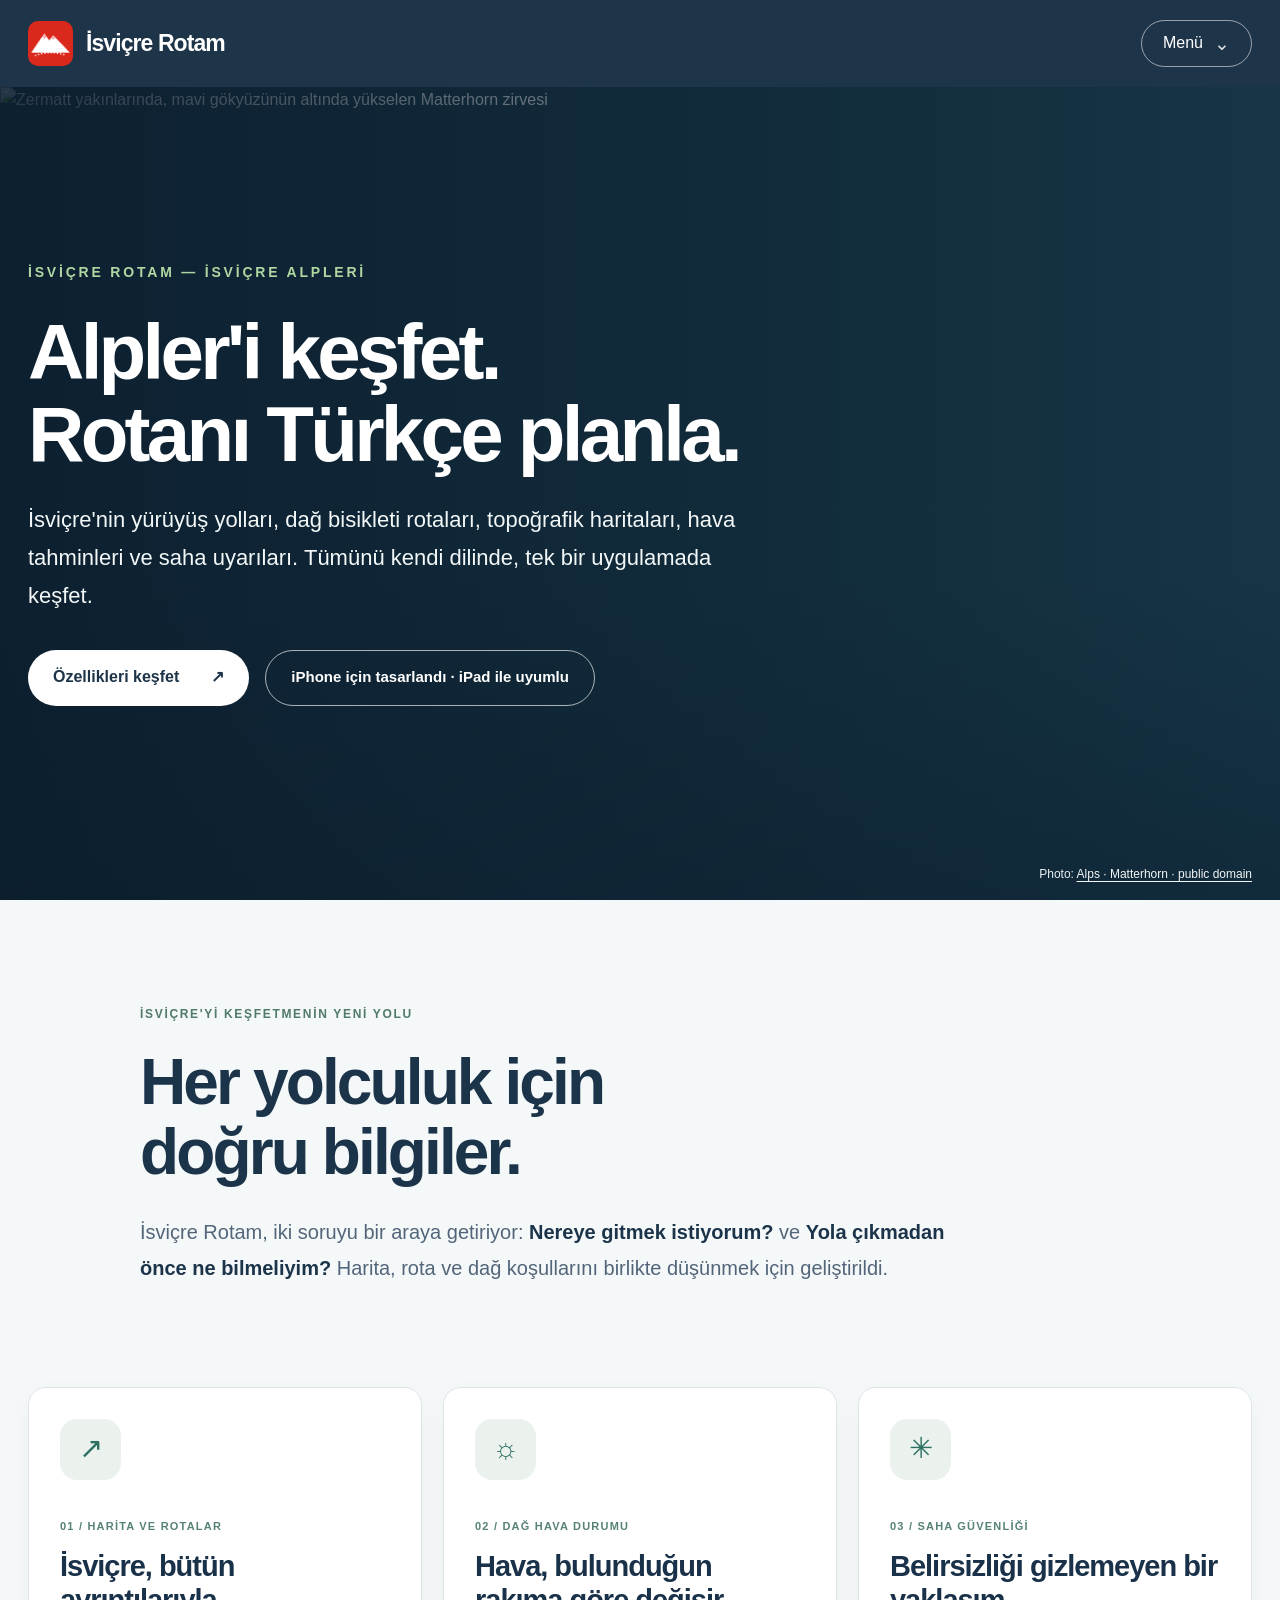
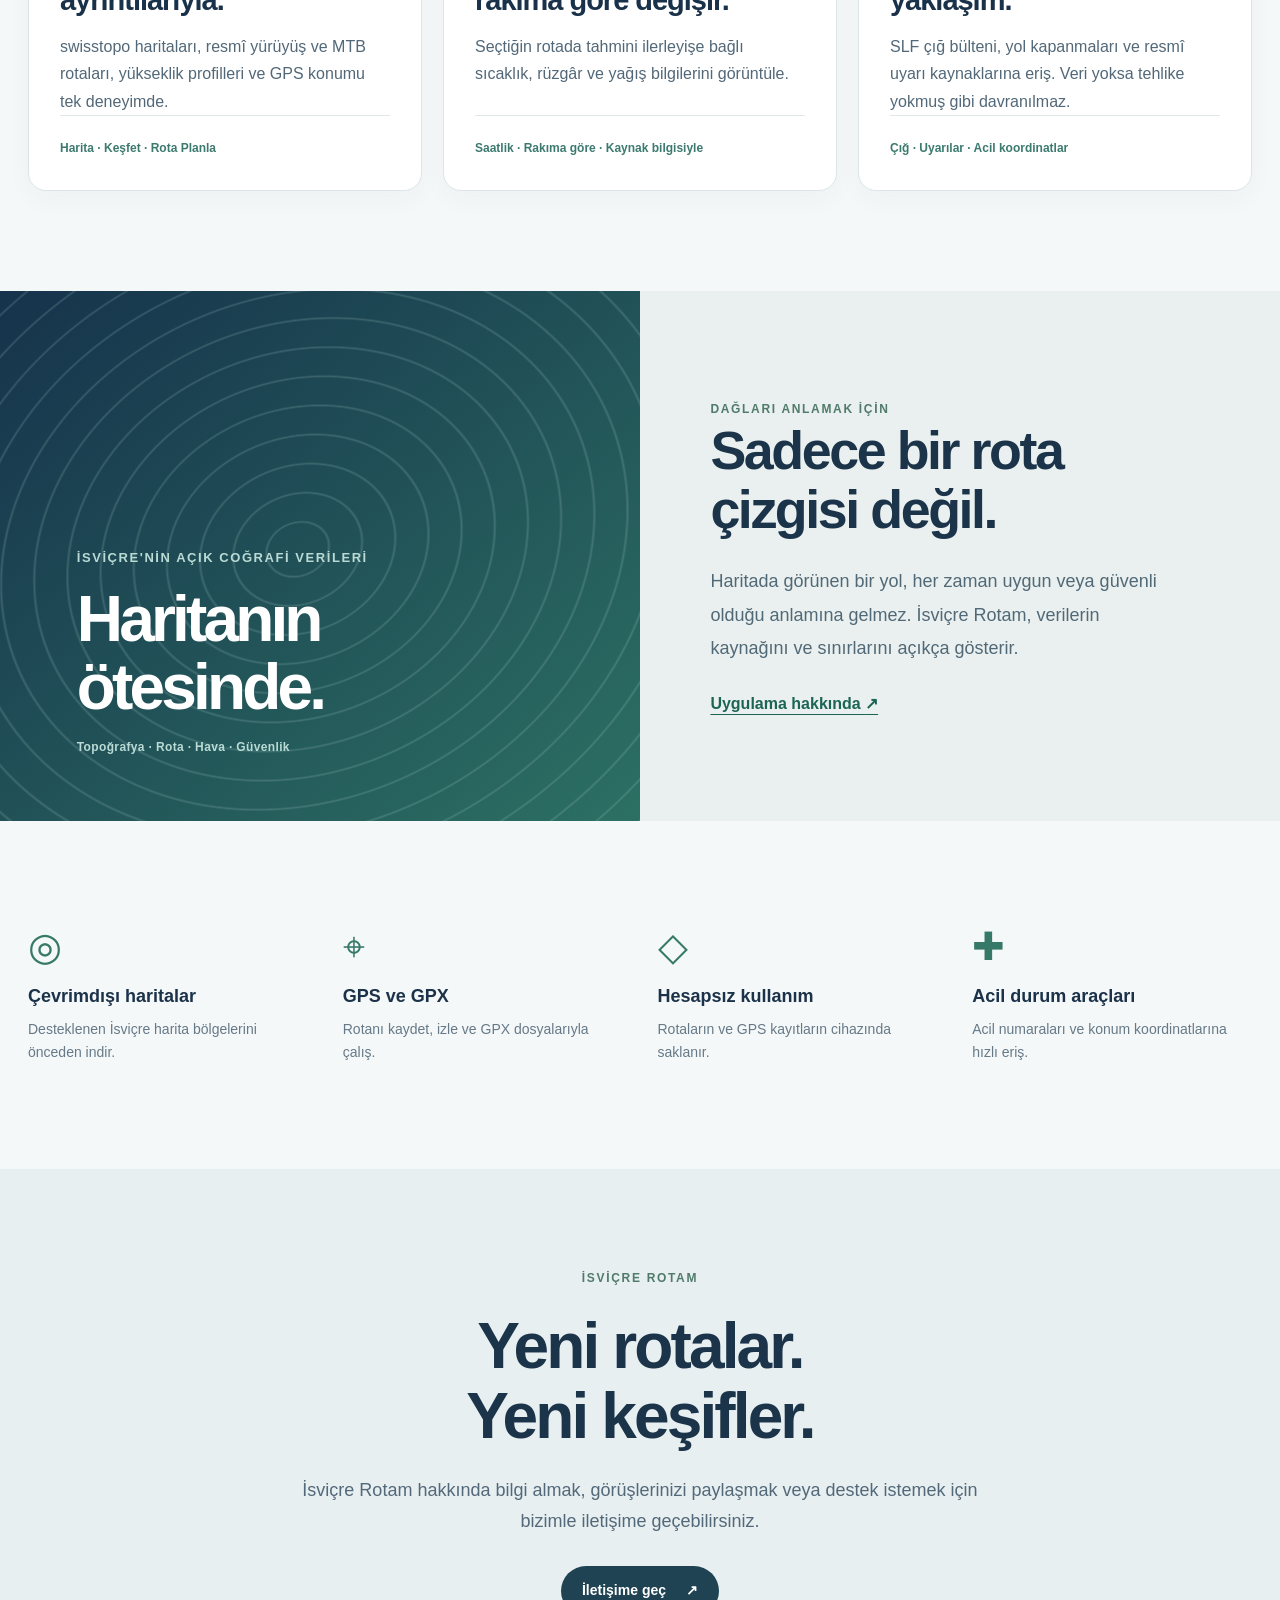
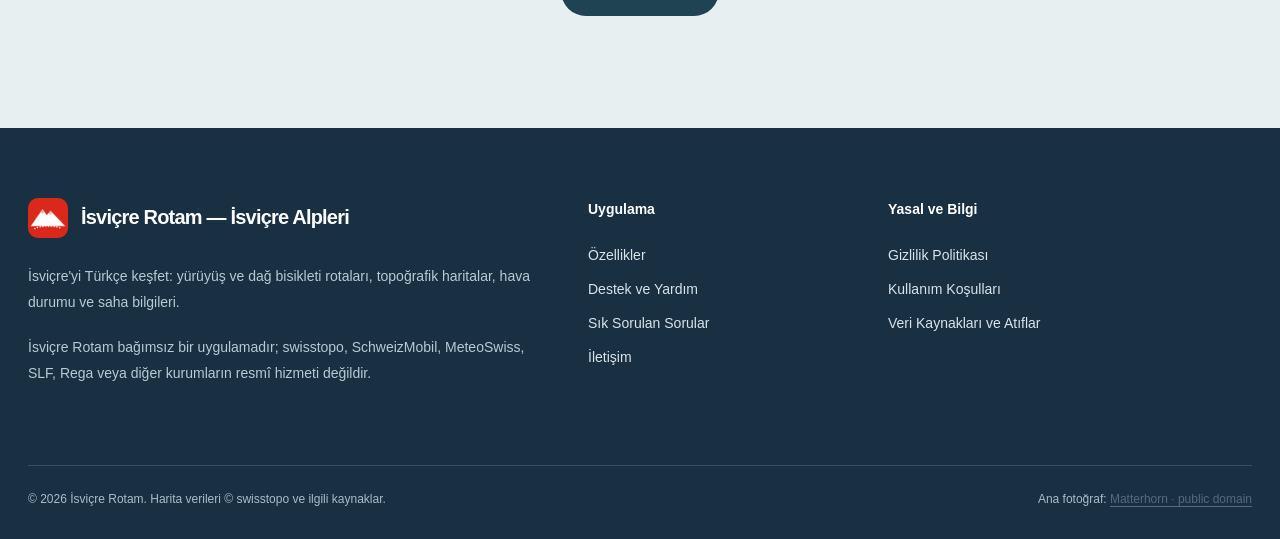
==== index.html @ cbe5f721 "Integrate new Turkish FAQ, contact and Gentian-style footer in index.html" ====
<!doctype html>
<html lang="tr">
<head>
<meta charset="utf-8">
<meta name="viewport" content="width=device-width,initial-scale=1,viewport-fit=cover">
<meta name="theme-color" content="#1c3348">
<meta name="description" content="İsviçre Rotam ile Alpler'i Türkçe keşfet. Yürüyüş ve MTB rotaları, swisstopo haritaları, rota boyunca hava tahmini ve İsviçre'ye özgü güvenlik bilgileri.">
<meta name="referrer" content="strict-origin-when-cross-origin">
<meta property="og:locale" content="tr_TR">
<meta property="og:type" content="website">
<meta property="og:title" content="İsviçre Rotam — Alpler'i Türkçe Keşfet">
<meta property="og:description" content="İsviçre için Türkçe harita, rota planlama ve dağ koşulları.">
<title>İsviçre Rotam — Alpler'i Türkçe Keşfet</title>
<link rel="icon" type="image/png" href="assets/favicon-32.png">
<link rel="apple-touch-icon" href="assets/apple-touch-icon.png">
<link rel="stylesheet" href="assets/style.css">
<link rel="stylesheet" href="assets/premium.css?v=20261120c">
</head>
<body class="premium-home">
<a class="skip" href="#icerik">İçeriğe geç</a>

<div class="site-topbar">
  <div class="topbar-inner">
    <a class="site-brand" href="./" aria-label="İsviçre Rotam ana sayfa">
      <img src="./assets/icon-96.png" alt="" width="44" height="44">
      <span>İsviçre Rotam</span>
    </a>
    <details class="menu-box">
      <summary><span class="menu-label">Menü</span><span class="menu-chevron" aria-hidden="true">⌄</span></summary>
      <nav class="menu-list" aria-label="Site menüsü">
        <a href="./">Ana Sayfa</a>
        <a href="./#ozellikler">Özellikler</a>
        <a href="./destek/">Destek</a>
        <a href="./sss/">Sık Sorulan Sorular</a>
        <a href="./iletisim/">İletişim</a>
        <a href="./gizlilik/">Gizlilik Politikası</a>
        <a href="./kosullar/">Kullanım Koşulları</a>
        <a href="./hakkinda/">Hakkında</a>
        <a href="./hakkinda/#kaynaklar">Veri Kaynakları</a>
      </nav>
    </details>
  </div>
</div>
<main id="icerik">
  <section class="scenic-hero" aria-labelledby="ana-baslik">
    <img class="scenic-image" src="https://thumb.wikimedia.org/wikipedia/commons/thumb/0/04/Autumn_Matterhorn.jpg/960px-Autumn_Matterhorn.jpg" srcset="https://thumb.wikimedia.org/wikipedia/commons/thumb/0/04/Autumn_Matterhorn.jpg/960px-Autumn_Matterhorn.jpg 960w, https://upload.wikimedia.org/wikipedia/commons/0/04/Autumn_Matterhorn.jpg 3142w" sizes="100vw" alt="Zermatt yakınlarında, mavi gökyüzünün altında yükselen Matterhorn zirvesi" decoding="async" fetchpriority="high">
    <div class="scenic-shade"></div>
    <div class="scenic-inner">
      <p class="hero-eyebrow">İSVİÇRE ROTAM — İSVİÇRE ALPLERİ</p>
      <h1 id="ana-baslik">Alpler'i keşfet.<br>Rotanı Türkçe planla.</h1>
      <p class="hero-description">İsviçre'nin yürüyüş yolları, dağ bisikleti rotaları, topoğrafik haritaları, hava tahminleri ve saha uyarıları. Tümünü kendi dilinde, tek bir uygulamada keşfet.</p>
      <div class="hero-cta">
        <a class="hero-primary" href="#ozellikler">Özellikleri keşfet <span aria-hidden="true">↗</span></a>
        <span class="hero-secondary">iPhone için tasarlandı · iPad ile uyumlu</span>
      </div>
    </div>
    <div class="hero-caption"><span>Photo: <a href="https://commons.wikimedia.org/wiki/File:Autumn_Matterhorn.jpg" rel="noopener noreferrer">Alps · Matterhorn · public domain</a></span></div>
  </section>

  <section class="editorial-intro" id="ozellikler">
    <p class="eyebrow-blue">İSVİÇRE'Yİ KEŞFETMENİN YENİ YOLU</p>
    <h2>Her yolculuk için<br>doğru bilgiler.</h2>
    <p>İsviçre Rotam, iki soruyu bir araya getiriyor: <strong>Nereye gitmek istiyorum?</strong> ve <strong>Yola çıkmadan önce ne bilmeliyim?</strong> Harita, rota ve dağ koşullarını birlikte düşünmek için geliştirildi.</p>
  </section>

  <section class="feature-editorial" aria-label="Uygulama özellikleri">
    <article class="editorial-card">
      <div class="editorial-icon" aria-hidden="true">↗</div><span class="feature-number">01 / HARİTA VE ROTALAR</span>
      <h3>İsviçre, bütün ayrıntılarıyla.</h3>
      <p>swisstopo haritaları, resmî yürüyüş ve MTB rotaları, yükseklik profilleri ve GPS konumu tek deneyimde.</p>
      <span class="card-foot">Harita · Keşfet · Rota Planla</span>
    </article>
    <article class="editorial-card">
      <div class="editorial-icon" aria-hidden="true">☼</div><span class="feature-number">02 / DAĞ HAVA DURUMU</span>
      <h3>Hava, bulunduğun rakıma göre değişir.</h3>
      <p>Seçtiğin rotada tahmini ilerleyişe bağlı sıcaklık, rüzgâr ve yağış bilgilerini görüntüle.</p>
      <span class="card-foot">Saatlik · Rakıma göre · Kaynak bilgisiyle</span>
    </article>
    <article class="editorial-card">
      <div class="editorial-icon" aria-hidden="true">✳</div><span class="feature-number">03 / SAHA GÜVENLİĞİ</span>
      <h3>Belirsizliği gizlemeyen bir yaklaşım.</h3>
      <p>SLF çığ bülteni, yol kapanmaları ve resmî uyarı kaynaklarına eriş. Veri yoksa tehlike yokmuş gibi davranılmaz.</p>
      <span class="card-foot">Çığ · Uyarılar · Acil koordinatlar</span>
    </article>
  </section>

  <section class="feature-split">
    <div class="feature-split-visual" aria-label="Topoğrafik eş yükselti çizgilerini hatırlatan grafik"><div class="contour-pattern" aria-hidden="true"></div><div class="contour-copy"><span>İSVİÇRE'NİN AÇIK COĞRAFİ VERİLERİ</span><strong>Haritanın<br>ötesinde.</strong><small>Topoğrafya · Rota · Hava · Güvenlik</small></div></div>
    <div class="feature-split-copy">
      <span class="eyebrow-blue">DAĞLARI ANLAMAK İÇİN</span>
      <h2>Sadece bir rota çizgisi değil.</h2>
      <p>Haritada görünen bir yol, her zaman uygun veya güvenli olduğu anlamına gelmez. İsviçre Rotam, verilerin kaynağını ve sınırlarını açıkça gösterir.</p>
      <a class="inline-link" href="hakkinda/?v=20261120b">Uygulama hakkında <span aria-hidden="true">↗</span></a>
    </div>
  </section>

  <section class="four-points">
    <div class="four-point"><span class="point-symbol">◎</span><strong>Çevrimdışı haritalar</strong><p>Desteklenen İsviçre harita bölgelerini önceden indir.</p></div>
    <div class="four-point"><span class="point-symbol">⌖</span><strong>GPS ve GPX</strong><p>Rotanı kaydet, izle ve GPX dosyalarıyla çalış.</p></div>
    <div class="four-point"><span class="point-symbol">◇</span><strong>Hesapsız kullanım</strong><p>Rotaların ve GPS kayıtların cihazında saklanır.</p></div>
    <div class="four-point"><span class="point-symbol">✚</span><strong>Acil durum araçları</strong><p>Acil numaraları ve konum koordinatlarına hızlı eriş.</p></div>
  </section>

  <section class="launch-panel" id="iletisim">
    <p class="eyebrow-blue">İSVİÇRE ROTAM</p>
    <h2>Yeni rotalar.<br>Yeni keşifler.</h2>
    <p>İsviçre Rotam hakkında bilgi almak, görüşlerinizi paylaşmak veya destek istemek için bizimle iletişime geçebilirsiniz.</p>
    <div class="launch-actions"><a href="iletisim/" class="launch-contact">İletişime geç <span aria-hidden="true">↗</span></a></div>
  </section>
</main>

<footer class="site-footer" aria-label="Site alt bilgisi">
  <div class="footer-grid">
    <div class="footer-about">
      <a class="footer-logo" href="./"><img src="./assets/icon-96.png" alt="" width="44" height="44"> İsviçre Rotam — İsviçre Alpleri</a>
      <p>İsviçre'yi Türkçe keşfet: yürüyüş ve dağ bisikleti rotaları, topoğrafik haritalar, hava durumu ve saha bilgileri.</p>
      <p>İsviçre Rotam bağımsız bir uygulamadır; swisstopo, SchweizMobil, MeteoSwiss, SLF, Rega veya diğer kurumların resmî hizmeti değildir.</p>
    </div>
    <div class="footer-column">
      <strong>Uygulama</strong>
      <a href="./#ozellikler">Özellikler</a>
      <a href="./destek/">Destek ve Yardım</a>
      <a href="./sss/">Sık Sorulan Sorular</a>
      <a href="./iletisim/">İletişim</a>
    </div>
    <div class="footer-column">
      <strong>Yasal ve Bilgi</strong>
      <a href="./gizlilik/">Gizlilik Politikası</a>
      <a href="./kosullar/">Kullanım Koşulları</a>
      <a href="./hakkinda/#kaynaklar">Veri Kaynakları ve Atıflar</a>
    </div>
  </div>
  <div class="footer-legal">
    <span>© 2026 İsviçre Rotam. Harita verileri © swisstopo ve ilgili kaynaklar.</span>
    <span>Ana fotoğraf: <a href="https://commons.wikimedia.org/wiki/File:Autumn_Matterhorn.jpg" rel="noopener noreferrer">Matterhorn · public domain</a></span>
  </div>
</footer>
</body>
</html>
---- assets/style.css ----
/* İsviçre Rotam — destek ve gizlilik sitesi
   Renkler uygulamanın tasarım sistemiyle aynı:
   lacivert #14263B, orman yeşili #245B4A, kırık beyaz #F6F4EE, sinyal kırmızısı #BA2834 (yalnızca acil durum). */

:root {
  --navy: #14263B;
  --navy-deep: #0A1422;
  --green: #245B4A;
  --green-bright: #2B7360;
  --red: #BA2834;
  --bg: #F6F4EE;
  --surface: #FFFFFF;
  --surface-2: #EFEDE5;
  --text: #14263B;
  --muted: #4E5D6E;
  --border: #DEDBD0;
  --link: #245B4A;
  --link-hover: #183F33;
  --focus: #2B7360;
  --radius: 14px;
  --shadow: 0 1px 2px rgba(20, 38, 59, .06), 0 6px 18px rgba(20, 38, 59, .07);
  --max: 860px;
  color-scheme: light;
}

@media (prefers-color-scheme: dark) {
  :root {
    --bg: #0A1422;
    --surface: #112033;
    --surface-2: #162A40;
    --text: #E9EEF3;
    --muted: #A5B3C2;
    --border: #233A54;
    --link: #7FCBB1;
    --link-hover: #A8E0CC;
    --focus: #7FCBB1;
    --shadow: 0 1px 2px rgba(0, 0, 0, .3), 0 8px 24px rgba(0, 0, 0, .25);
    color-scheme: dark;
  }
}

*, *::before, *::after { box-sizing: border-box; }

html { -webkit-text-size-adjust: 100%; text-size-adjust: 100%; scroll-behavior: smooth; }
@media (prefers-reduced-motion: reduce) { html { scroll-behavior: auto; } }

body {
  margin: 0;
  background: var(--bg);
  color: var(--text);
  font-family: -apple-system, BlinkMacSystemFont, "SF Pro Text", "Segoe UI", Roboto, "Helvetica Neue", Arial, sans-serif;
  font-size: 17px;
  line-height: 1.65;
  -webkit-font-smoothing: antialiased;
}

a { color: var(--link); text-underline-offset: 3px; text-decoration-thickness: 1px; }
a:hover { color: var(--link-hover); text-decoration-thickness: 2px; }
:focus-visible { outline: 3px solid var(--focus); outline-offset: 3px; border-radius: 6px; }

.skip {
  position: absolute; left: 16px; top: -60px; z-index: 10;
  background: var(--surface); color: var(--text); padding: 10px 16px; border-radius: 10px;
  box-shadow: var(--shadow); font-weight: 600;
}
.skip:focus { top: 12px; }

/* ---------- Header / hero ---------- */
.hero {
  position: relative;
  color: #F6F4EE;
  background-color: var(--navy-deep);
  background-image:
    radial-gradient(1200px 400px at 85% -10%, rgba(43, 115, 96, .45), transparent 60%),
    linear-gradient(180deg, #14263B 0%, #0A1422 100%);
  overflow: hidden;
}
.hero::before { /* topografik eş yükselti çizgileri */
  content: ""; position: absolute; inset: 0; opacity: .16; pointer-events: none;
  background-image: url("data:image/svg+xml,%3Csvg xmlns='http://www.w3.org/2000/svg' width='600' height='300' viewBox='0 0 600 300' fill='none' stroke='%23F6F4EE' stroke-width='1'%3E%3Cpath d='M-20 210 C80 150 140 190 220 140 S380 60 460 110 S580 170 640 120'/%3E%3Cpath d='M-20 235 C90 175 150 215 230 165 S385 90 465 135 S585 195 640 150'/%3E%3Cpath d='M-20 260 C100 200 160 240 240 190 S390 120 470 160 S590 220 640 180'/%3E%3Cpath d='M-20 285 C110 225 170 265 250 215 S395 150 475 185 S595 245 640 210'/%3E%3Cpath d='M-20 185 C70 125 130 165 210 115 S375 30 455 85 S575 145 640 90'/%3E%3Cpath d='M300 70 C330 50 360 52 380 70 S360 100 330 98 S285 88 300 70Z'/%3E%3Cpath d='M312 74 C332 62 352 64 365 74 S352 90 332 89 S302 84 312 74Z'/%3E%3C/svg%3E");
  background-size: 600px 300px;
  background-position: center bottom;
}
.hero::after { /* dağ silueti */
  content: ""; position: absolute; left: 0; right: 0; bottom: -1px; height: 70px; pointer-events: none;
  background: var(--bg);
  -webkit-mask: url("data:image/svg+xml,%3Csvg xmlns='http://www.w3.org/2000/svg' viewBox='0 0 1440 70' preserveAspectRatio='none'%3E%3Cpath d='M0 70 L0 52 L120 38 L210 50 L330 18 L420 40 L520 30 L610 8 L700 34 L790 26 L900 44 L1010 14 L1100 36 L1210 28 L1320 46 L1440 34 L1440 70Z'/%3E%3C/svg%3E") bottom/100% 100% no-repeat;
          mask: url("data:image/svg+xml,%3Csvg xmlns='http://www.w3.org/2000/svg' viewBox='0 0 1440 70' preserveAspectRatio='none'%3E%3Cpath d='M0 70 L0 52 L120 38 L210 50 L330 18 L420 40 L520 30 L610 8 L700 34 L790 26 L900 44 L1010 14 L1100 36 L1210 28 L1320 46 L1440 34 L1440 70Z'/%3E%3C/svg%3E") bottom/100% 100% no-repeat;
}

.nav {
  position: relative; z-index: 2;
  max-width: 1080px; margin: 0 auto; padding: 18px 20px;
  display: flex; align-items: center; justify-content: space-between; gap: 16px; flex-wrap: wrap;
}
.brand { display: flex; align-items: center; gap: 12px; color: #F6F4EE; text-decoration: none; font-weight: 700; letter-spacing: -.01em; font-size: 18px; }
.brand:hover { color: #fff; text-decoration: none; }
.brand img { width: 40px; height: 40px; border-radius: 10px; box-shadow: 0 2px 8px rgba(0,0,0,.35); }
.nav ul { list-style: none; margin: 0; padding: 0; display: flex; gap: 4px; flex-wrap: wrap; }
.nav a.tab {
  display: inline-block; color: rgba(246, 244, 238, .85); text-decoration: none;
  padding: 10px 14px; border-radius: 999px; font-size: 15px; font-weight: 600; min-height: 44px; line-height: 24px;
}
.nav a.tab:hover { background: rgba(246, 244, 238, .1); color: #fff; }
.nav a.tab[aria-current="page"] { background: #F6F4EE; color: var(--navy); }
.nav :focus-visible { outline-color: #9FDCC7; }

.hero-inner { position: relative; z-index: 2; max-width: var(--max); margin: 0 auto; padding: 28px 20px 104px; }
.eyebrow { display: inline-flex; align-items: center; gap: 8px; font-size: 13px; font-weight: 700; letter-spacing: .08em; text-transform: uppercase; color: #9FDCC7; margin: 0 0 12px; }
.eyebrow::before { content: ""; width: 18px; height: 2px; background: #9FDCC7; border-radius: 2px; }
.hero h1 { font-size: clamp(30px, 5.2vw, 46px); line-height: 1.12; letter-spacing: -.025em; margin: 0 0 14px; font-weight: 800; }
.hero .lede { font-size: clamp(17px, 2.2vw, 19px); color: rgba(246, 244, 238, .82); margin: 0; max-width: 640px; }
.meta { margin-top: 18px; display: flex; flex-wrap: wrap; gap: 8px; }
.pill { font-size: 13px; font-weight: 600; padding: 6px 12px; border-radius: 999px; background: rgba(246,244,238,.1); color: rgba(246,244,238,.9); border: 1px solid rgba(246,244,238,.16); }

/* ---------- Main ---------- */
main { max-width: var(--max); margin: -56px auto 0; padding: 0 16px 48px; position: relative; z-index: 3; }

.card {
  background: var(--surface); border: 1px solid var(--border); border-radius: var(--radius);
  box-shadow: var(--shadow); padding: 28px clamp(18px, 4vw, 40px); margin-bottom: 20px;
}
.card > :first-child { margin-top: 0; }
.card > :last-child { margin-bottom: 0; }

h2 { font-size: clamp(22px, 3vw, 26px); line-height: 1.25; letter-spacing: -.015em; margin: 40px 0 12px; scroll-margin-top: 20px; }
h3 { font-size: 19px; line-height: 1.35; margin: 28px 0 8px; scroll-margin-top: 20px; }
p, ul, ol, table { margin: 0 0 16px; }
ul, ol { padding-left: 22px; }
li { margin: 6px 0; }
li::marker { color: var(--green-bright); }
strong { font-weight: 700; }
.muted { color: var(--muted); }
small, .small { font-size: 14px; }
hr { border: 0; border-top: 1px solid var(--border); margin: 32px 0; }
code { font-family: ui-monospace, SFMono-Regular, Menlo, monospace; font-size: .9em; background: var(--surface-2); padding: 1px 6px; border-radius: 6px; }

/* İçindekiler */
.toc { background: var(--surface-2); border-radius: 12px; padding: 18px 22px; margin: 0 0 8px; }
.toc p { font-weight: 700; margin: 0 0 6px; }
.toc ol { margin: 0; columns: 2; column-gap: 32px; padding-left: 20px; }
.toc li { break-inside: avoid; margin: 4px 0; font-size: 15px; }
@media (max-width: 640px) { .toc ol { columns: 1; } }

/* Özet kutuları */
.summary { display: grid; grid-template-columns: repeat(auto-fit, minmax(220px, 1fr)); gap: 12px; margin: 0 0 8px; }
.fact { border: 1px solid var(--border); border-radius: 12px; padding: 14px 16px; background: var(--surface); }
.fact b { display: block; font-size: 15px; margin-bottom: 2px; }
.fact span { font-size: 14.5px; color: var(--muted); line-height: 1.5; display: block; }
.fact.ok { border-left: 4px solid var(--green-bright); }
.fact.info { border-left: 4px solid #5B7FA6; }

/* Tablolar */
.table-wrap { overflow-x: auto; margin: 0 0 18px; border: 1px solid var(--border); border-radius: 12px; -webkit-overflow-scrolling: touch; }
.table-wrap:focus-visible { outline-offset: 2px; }
table { width: 100%; border-collapse: collapse; font-size: 15px; line-height: 1.5; margin: 0; min-width: 560px; }
th, td { text-align: left; vertical-align: top; padding: 11px 14px; border-bottom: 1px solid var(--border); }
th { background: var(--surface-2); font-weight: 700; font-size: 14px; }
tr:last-child td { border-bottom: 0; }
.table-wrap.fit table { min-width: 0; }

/* Bilgi kutuları */
.callout { border-radius: 12px; padding: 16px 18px; margin: 0 0 18px; border: 1px solid var(--border); background: var(--surface-2); }
.callout > :last-child { margin-bottom: 0; }
.callout.emergency { border: 1px solid rgba(186, 40, 52, .35); background: rgba(186, 40, 52, .06); }
.callout.emergency .title { color: var(--red); }
@media (prefers-color-scheme: dark) { .callout.emergency { background: rgba(186, 40, 52, .14); border-color: rgba(230, 110, 120, .45); } .callout.emergency .title { color: #F2A2A9; } }
.callout .title { font-weight: 800; margin: 0 0 6px; display: block; }

/* İletişim düğmesi */
.btn {
  display: inline-flex; align-items: center; gap: 10px; min-height: 48px; padding: 12px 22px;
  background: var(--green); color: #fff; border-radius: 12px; font-weight: 700; text-decoration: none;
  box-shadow: 0 2px 8px rgba(36, 91, 74, .3);
}
.btn:hover { background: #1D4A3C; color: #fff; text-decoration: none; }
@media (prefers-color-scheme: dark) { .btn { background: var(--green-bright); } .btn:hover { background: #33876F; } }
.contact { display: flex; flex-wrap: wrap; align-items: center; gap: 14px 22px; }
.contact .addr { font-weight: 700; font-size: 18px; word-break: break-all; }

/* SSS */
details { border: 1px solid var(--border); border-radius: 12px; margin: 0 0 10px; background: var(--surface); }
details[open] { box-shadow: var(--shadow); }
summary {
  cursor: pointer; list-style: none; padding: 14px 48px 14px 18px; font-weight: 700; position: relative; min-height: 48px;
}
summary::-webkit-details-marker { display: none; }
summary::after {
  content: ""; position: absolute; right: 20px; top: 50%; width: 9px; height: 9px; margin-top: -7px;
  border-right: 2px solid var(--muted); border-bottom: 2px solid var(--muted); transform: rotate(45deg); transition: transform .15s;
}
details[open] summary::after { transform: rotate(-135deg); margin-top: -2px; }
@media (prefers-reduced-motion: reduce) { summary::after { transition: none; } }
details .body { padding: 0 18px 14px; }
details .body > :last-child { margin-bottom: 0; }

/* Özellik ızgarası (Hakkında) */
.features { display: grid; grid-template-columns: repeat(auto-fit, minmax(240px, 1fr)); gap: 14px; margin: 0 0 18px; }
.feature { border: 1px solid var(--border); border-radius: 12px; padding: 18px; background: var(--surface); }
.feature h3 { margin: 0 0 6px; font-size: 17px; display: flex; align-items: center; gap: 10px; }
.feature h3 .dot { width: 10px; height: 10px; border-radius: 50%; background: var(--green-bright); flex: none; }
.feature h3 .dot.sos { background: var(--red); }
.feature p { margin: 0; font-size: 15px; color: var(--muted); line-height: 1.55; }

/* Ana sayfa kartları */
.links { display: grid; grid-template-columns: repeat(auto-fit, minmax(230px, 1fr)); gap: 14px; }
.link-card {
  display: block; text-decoration: none; color: var(--text); background: var(--surface); border: 1px solid var(--border);
  border-radius: var(--radius); padding: 22px; box-shadow: var(--shadow); min-height: 140px;
}
.link-card:hover { color: var(--text); text-decoration: none; border-color: var(--green-bright); }
.link-card b { display: block; font-size: 19px; margin-bottom: 6px; }
.link-card span { color: var(--muted); font-size: 15px; line-height: 1.5; display: block; }
.link-card .go { color: var(--link); font-weight: 700; font-size: 15px; margin-top: 12px; }

/* Alt bilgi */
footer { border-top: 1px solid var(--border); padding: 28px 20px 40px; text-align: center; color: var(--muted); font-size: 14px; }
footer nav { display: flex; justify-content: center; flex-wrap: wrap; gap: 6px 18px; margin-bottom: 10px; }
footer a { color: var(--muted); }
footer a:hover { color: var(--text); }

@media (max-width: 640px) {
  body { font-size: 16.5px; }
  .nav { padding: 14px 16px; }
  .nav ul { width: 100%; }
  .nav a.tab { padding: 10px 12px; font-size: 14.5px; }
  .hero-inner { padding: 16px 16px 92px; }
  main { padding: 0 12px 40px; }
  .card { padding: 22px 18px; }
}

@media print {
  .hero { background: none; color: #000; }
  .hero::before, .hero::after, .nav ul, .skip, footer nav { display: none; }
  .hero h1, .hero .lede, .brand, .eyebrow, .pill { color: #000; }
  main { margin-top: 0; }
  .card { box-shadow: none; border: 0; padding: 0; }
  details { border: 0; } details .body { display: block; }
}
---- assets/premium.css ----
/* İsviçre Rotam — Editorial alpine marketing, Turkish only
   Inspired by the visual quality of high-end outdoor product sites; original design.
   No JS, trackers, font CDNs or interactive dependencies. */
:root{--bg:#f5f8f9;--surface:#fff;--surface-2:#eef4f6;--text:#1b3249;--muted:#566a7a;--border:#dce5e9;--link:#1d5661;--link-hover:#0a3745;--focus:#92c8a7;--shadow:0 13px 40px rgba(17,42,58,.06);color-scheme:light}
*,*::before,*::after{box-sizing:border-box}
html{scroll-behavior:smooth}
body{background:var(--bg);color:var(--text);font-family:-apple-system,BlinkMacSystemFont,"Segoe UI",Roboto,Arial,sans-serif;font-size:16px;line-height:1.65;margin:0}
a{color:inherit}
a:hover{text-decoration:underline}
.site-topbar{position:relative;z-index:20;background:#1e3449;color:#fff}
.topbar-inner{width:min(1260px,calc(100% - 56px));height:87px;margin:auto;display:flex;align-items:center;justify-content:space-between;gap:20px}
.site-brand,.footer-logo{display:inline-flex;align-items:center;gap:13px;font-weight:760;font-size:23px;letter-spacing:-.04em;color:#fff;text-decoration:none!important}
.site-brand img,.footer-logo img{width:45px;height:45px;object-fit:cover;border-radius:10px}
.site-brand:hover{color:white}
.menu-box{position:relative;flex:none}
.menu-box>summary{list-style:none;display:inline-flex;align-items:center;gap:12px;padding:10px 21px;border:1px solid rgba(255,255,255,.38);border-radius:100px;cursor:pointer;min-height:47px;font-size:16px;color:#fff;user-select:none;transition:background .15s}
.menu-box>summary::-webkit-details-marker{display:none}
.menu-box>summary:hover,.menu-box[open]>summary{background:rgba(255,255,255,.13)}
.menu-chevron{font-size:19px;line-height:1;opacity:.7;transition:transform .2s}
.menu-box[open] .menu-chevron{transform:rotate(180deg)}
.menu-list{position:absolute;top:calc(100% + 8px);right:0;width:300px;max-width:calc(100vw - 32px);border-radius:21px;background:#0e2238;padding:12px;box-shadow:0 25px 70px rgba(3,15,24,.36);display:flex;flex-direction:column;gap:2px;z-index:30}
.menu-list a{display:block;border-radius:12px;padding:13px 19px;font-size:16px;color:#f2f6f8!important;text-decoration:none}
.menu-list a:hover,.menu-list a:focus-visible{background:#2c4257;text-decoration:none}
.premium-home main{max-width:none;margin:0;padding:0;position:static}
.scenic-hero{min-height:760px;min-height:calc(100svh - 87px);position:relative;isolation:isolate;background:#17394b;color:white;overflow:hidden;display:flex;flex-direction:column;justify-content:center}
.scenic-image,.scenic-shade{position:absolute;inset:0;width:100%;height:100%;z-index:-2}
.scenic-image{object-fit:cover;object-position:54% 48%}
.scenic-shade{z-index:-1;background:linear-gradient(90deg,rgba(12,29,47,.83),rgba(12,29,47,.44) 66%,rgba(12,29,47,.15)),linear-gradient(0deg,rgba(10,24,40,.40),transparent 35%)}
.scenic-inner{width:min(1260px,calc(100% - 56px));margin:auto;padding:80px 0 100px}
.hero-eyebrow{font-size:14px;font-weight:740;letter-spacing:.2em;color:#b0d7a2;margin:0 0 26px}
.scenic-inner h1{font-size:clamp(53px,6.1vw,90px);line-height:1.06;letter-spacing:-.048em;color:#fff;font-weight:770;max-width:910px;margin:0 0 25px}
.hero-description{font-size:clamp(17px,1.8vw,22px);line-height:1.72;max-width:730px;margin:0 0 35px;color:#f2f7f7}
.hero-cta{display:flex;align-items:center;gap:16px;flex-wrap:wrap}
.hero-primary,.hero-secondary{display:inline-flex;min-height:56px;padding:13px 25px;align-items:center;justify-content:center;border-radius:80px;font-weight:720}
.hero-primary{background:#fff;color:#1e3449!important;text-decoration:none!important;gap:32px}
.hero-primary:hover{background:#e6f1e9}
.hero-secondary{border:1px solid rgba(255,255,255,.65);color:white;font-size:15px}
.hero-caption{position:absolute;bottom:0;left:0;width:100%;padding:15px max(28px,calc((100% - 1260px)/2));display:flex;justify-content:space-between;gap:15px;align-items:center;color:#e9eff2;font-size:12px}
.hero-caption a{color:#f5f9f9}
.editorial-intro{max-width:1060px;margin:auto;padding:105px 30px 85px}
.eyebrow-blue{color:#507a6a;font-size:12px;font-weight:800;letter-spacing:.14em;margin:0 0 22px}
.editorial-intro h2,.feature-split h2,.launch-panel h2{font-size:clamp(42px,5vw,70px);line-height:1.1;letter-spacing:-.045em;color:#1c344a;margin:0 0 26px}
.editorial-intro>p:last-child{font-size:20px;max-width:830px;color:#526579;line-height:1.8}
.editorial-intro strong{color:#1c344a}
.feature-editorial{width:min(1260px,calc(100% - 56px));margin:0 auto 100px;display:grid;grid-template-columns:repeat(3,1fr);gap:21px}
.editorial-card{border:1px solid #dce6e7;border-radius:18px;background:white;min-height:385px;padding:31px;box-shadow:0 8px 26px rgba(19,47,62,.035);display:flex;flex-direction:column}
.editorial-icon{display:grid;place-items:center;width:61px;height:61px;border-radius:17px;background:#ebf2ee;color:#2e7162;font-size:29px;margin-bottom:37px}
.feature-number{font-size:11px;letter-spacing:.11em;font-weight:760;color:#578278;margin-bottom:14px}
.editorial-card h3{font-size:29px;line-height:1.19;letter-spacing:-.035em;margin:0 0 15px;color:#193149}
.editorial-card p{font-size:16px;color:#526878;line-height:1.72;margin:0}
.card-foot{font-size:12px;color:#3c7a6f;border-top:1px solid #e0e9e9;margin-top:auto;padding-top:23px;font-weight:690}
.feature-split{display:grid;grid-template-columns:1fr 1fr;background:#eaf0ef;min-height:530px}
.feature-split-visual{position:relative;overflow:hidden;background:linear-gradient(140deg,#16334c,#2c7063);isolation:isolate;min-height:460px}
.contour-pattern{position:absolute;inset:-20%;opacity:.36;background:repeating-radial-gradient(ellipse at 48% 48%,transparent 0px,transparent 30px,rgba(196,228,223,.5) 32px,transparent 34px);transform:rotate(-23deg)}
.contour-copy{position:absolute;left:12%;bottom:12%;right:10%;color:#fff}
.contour-copy span,.contour-copy small{display:block;font-size:13px;letter-spacing:.12em;color:#badbd5;font-weight:710}
.contour-copy strong{display:block;font-size:clamp(51px,5vw,78px);letter-spacing:-.06em;line-height:1.07;margin:16px 0}
.contour-copy small{font-size:12px;letter-spacing:.03em}
.feature-split-copy{max-width:610px;align-self:center;padding:95px 11%}
.feature-split h2{font-size:clamp(38px,4.2vw,64px);max-width:580px}
.feature-split-copy>p:not(.eyebrow-blue){font-size:18px;color:#516977;line-height:1.85;margin-bottom:26px}
.inline-link{display:inline-block;color:#1c6456;font-weight:800;text-underline-offset:5px}
.four-points{width:min(1260px,calc(100% - 56px));display:grid;grid-template-columns:repeat(4,1fr);gap:35px;margin:0 auto;padding:105px 0}
.point-symbol{font-size:39px;color:#377968;display:block;margin-bottom:13px;line-height:1.1}
.four-point strong{font-size:18px;display:block;margin-bottom:6px}
.four-point p{font-size:14px;color:#667987;margin:0;line-height:1.65}
.launch-panel{text-align:center;background:#e7eff1;padding:100px 30px 112px}
.launch-panel h2{max-width:850px;margin:0 auto 24px}
.launch-panel>p:not(.eyebrow-blue){max-width:700px;margin:0 auto 29px;color:#536879;font-size:18px;line-height:1.7}
.launch-actions{display:flex;flex-wrap:wrap;gap:14px;justify-content:center;align-items:center}
.launch-pill,.launch-contact{min-height:50px;border-radius:90px;padding:12px 21px;display:inline-flex;align-items:center;gap:20px;font-size:14px;font-weight:780}
.launch-pill{color:#315f55;background:#fff;border:1px solid #cddfda}
.launch-contact{background:#1f4352;color:white!important;text-decoration:none!important}
.launch-contact:hover{background:#142d3c}
.site-footer{background:#192f42;color:#d8e4e9;text-align:left;padding:70px max(28px,calc((100% - 1260px)/2)) 29px;border:0}
.footer-grid{display:grid;grid-template-columns:2fr 1fr 1.4fr;gap:40px;padding-bottom:62px}
.footer-logo{font-size:20px}
.footer-logo img{height:40px;width:40px}
.footer-about p{font-size:14px;line-height:1.9;color:#b7cbd4;margin-top:18px}
.footer-column{display:flex;flex-direction:column;gap:11px}
.footer-column strong{color:#fff;font-size:14px;margin-bottom:12px}
.footer-column a{font-size:14px;color:#d8e4e9;text-decoration:none;overflow-wrap:anywhere}
.footer-column a:hover{text-decoration:underline}
.footer-legal{border-top:1px solid #355065;padding-top:24px;display:flex;justify-content:space-between;gap:25px;flex-wrap:wrap;color:#aabdc9;font-size:12px}
.inner-page{background:#f5f8f9}
.subpage-hero{position:relative;background:linear-gradient(120deg,#203a52,#10273d);color:white;overflow:visible;padding:76px 0 122px;isolation:isolate}
.subpage-hero:before{content:"";position:absolute;inset:0;background:repeating-radial-gradient(ellipse at 80% 25%,transparent 0,transparent 54px,rgba(199,221,232,.07) 56px,transparent 58px);z-index:-1;opacity:.5}
.subpage-hero-inner{width:min(1000px,calc(100% - 56px));margin:auto}
.subpage-hero .eyebrow-blue{color:#acd4ae}
.subpage-hero h1{color:#fff;font-size:clamp(40px,5.1vw,70px);line-height:1.1;letter-spacing:-.045em;margin:0 0 17px}
.subpage-hero .lede{color:#e2edf2;font-size:clamp(17px,1.75vw,20px);line-height:1.75;max-width:730px;margin:0}
.subpage-hero .meta{margin-top:24px}
.subpage-hero .pill{border:1px solid rgba(255,255,255,.24);background:rgba(255,255,255,.10);color:#f4f6f7;font-size:13px}
.inner-page main{max-width:1040px;margin:-57px auto 0;padding:0 20px 75px;position:relative;z-index:2}
.inner-page .card{background:#fff;border:1px solid #e1e9ee;box-shadow:0 15px 50px rgba(22,52,74,.06);border-radius:17px}
.inner-page h2{color:#1e3951}.inner-page h3{color:#21485d}
.inner-page a:not(.site-brand):not(.footer-logo):not(.menu-list a){text-underline-offset:3px}
.inner-page .btn{border-radius:100px}
.inner-page .card>h2:first-child{margin-top:0}
.inner-page .nav{display:none}
@media(max-width:900px){.feature-editorial{grid-template-columns:1fr 1fr}.editorial-card:last-child{grid-column:1/-1}.four-points{grid-template-columns:1fr 1fr}.feature-split-copy{padding:55px 8%}.topbar-inner{width:calc(100% - 36px)}}
@media(max-width:640px){.topbar-inner{height:75px}.site-brand{font-size:21px}.site-brand img{width:41px;height:41px}.scenic-hero{min-height:calc(100svh - 75px);min-height:740px}.scenic-image{object-position:58% 50%}.scenic-shade{background:linear-gradient(90deg,rgba(13,29,45,.79),rgba(13,29,45,.40)),linear-gradient(0deg,rgba(9,28,44,.51),transparent 50%)}.scenic-inner{width:calc(100% - 38px);padding:80px 0 125px}.hero-eyebrow{font-size:12px;letter-spacing:.16em;margin-bottom:27px}.scenic-inner h1{font-size:clamp(45px,10vw,65px);letter-spacing:-.052em}.hero-description{font-size:18px;line-height:1.7}.hero-secondary{font-size:14px}.hero-caption{padding:15px 19px;display:flex;align-items:flex-start;flex-direction:column;gap:3px;font-size:10px}.editorial-intro{padding:82px 22px 47px}.editorial-intro h2,.feature-split h2,.launch-panel h2{font-size:clamp(40px,8.3vw,55px)}.editorial-intro>p:last-child{font-size:18px}.feature-editorial{width:calc(100% - 36px);grid-template-columns:1fr;gap:15px;margin-bottom:78px}.editorial-card{min-height:340px;padding:27px}.editorial-card:last-child{grid-column:auto}.editorial-card h3{font-size:27px}.feature-split{grid-template-columns:1fr}.feature-split-visual{min-height:350px}.feature-split-copy{padding:65px 25px}.four-points{grid-template-columns:1fr 1fr;gap:35px 20px;width:calc(100% - 44px);padding:70px 0}.launch-panel{padding:74px 22px 82px}.launch-panel>p:not(.eyebrow-blue){font-size:16px}.site-footer{padding:55px 22px 25px}.footer-grid{grid-template-columns:1fr 1fr;gap:38px 20px}.footer-about{grid-column:1/-1}.subpage-hero{padding:64px 0 110px}.subpage-hero-inner{width:calc(100% - 40px)}.subpage-hero h1{font-size:clamp(37px,8vw,54px)}.inner-page main{padding:0 14px 60px;margin-top:-49px}}
@media(max-width:390px){.site-brand{font-size:18px}.site-brand img{width:35px;height:35px}.menu-box>summary{font-size:14px;padding:8px 15px;min-height:42px}.scenic-inner h1{font-size:43px}.scenic-hero{min-height:760px}.hero-cta{align-items:flex-start;flex-direction:column}.hero-secondary{min-height:48px;padding:11px 17px}.four-points{grid-template-columns:1fr 1fr}}
@media(prefers-reduced-motion:reduce){html{scroll-behavior:auto}.menu-chevron{transition:none}}

/* November 2026 production bug fix: legacy FAQ 'details' styling was also applied
   to the site menu, producing an empty white rectangle on Safari. */
.site-topbar details.menu-box,
.site-topbar details.menu-box[open]{
  position:relative;flex:none;display:block;
  margin:0;padding:0;border:0;border-radius:0;
  background:transparent;box-shadow:none;
  color:#fff;
}
.site-topbar details.menu-box > summary{
  -webkit-appearance:none;appearance:none;list-style:none;
  display:inline-flex;align-items:center;justify-content:center;gap:11px;
  margin:0;padding:10px 21px;min-height:47px;min-width:104px;
  border:1px solid rgba(255,255,255,.55);border-radius:999px;
  background:transparent;box-shadow:none;
  color:#fff;font-size:16px;font-weight:500;line-height:1.4;
  cursor:pointer;white-space:nowrap;position:relative;
}
.site-topbar details.menu-box > summary::-webkit-details-marker{display:none}
.site-topbar details.menu-box > summary::after{content:none;display:none}
.site-topbar details.menu-box > summary .menu-label{display:inline;color:#fff;opacity:1}
.site-topbar details.menu-box > summary .menu-chevron{display:inline;color:#fff;opacity:.85;transform-origin:center}
.site-topbar details.menu-box > summary:hover,
.site-topbar details.menu-box[open] > summary{background:rgba(255,255,255,.13)}
.site-topbar details.menu-box > summary:focus-visible{outline:3px solid #b5e6d6;outline-offset:3px}
.site-topbar details.menu-box .menu-list{color:#fff;background:#0e2238}
.site-topbar details.menu-box .menu-list a{color:#f2f6f8}
.premium-home .scenic-image{object-position:65% 48%}
.premium-home .scenic-shade{background:linear-gradient(90deg,rgba(11,28,44,.87),rgba(13,31,45,.52) 60%,rgba(11,28,44,.14)),linear-gradient(0deg,rgba(11,28,44,.42),transparent 40%)}
.premium-home .hero-caption{justify-content:flex-end}
.premium-home .hero-caption a{color:#f2f6f5}
.inner-page .subpage-hero{background:linear-gradient(120deg,#1c3348,#123848)}
.inner-page .card{border-radius:18px;border:1px solid #dee9ee;box-shadow:0 14px 38px rgba(16,45,59,.06)}
.inner-page .fact,.inner-page .feature,.inner-page details:not(.menu-box){border-radius:13px}
@media(max-width:640px){
  .site-topbar details.menu-box>summary{padding:9px 15px;min-width:95px;min-height:44px;font-size:15px}
  .premium-home .scenic-image{object-position:65% center}
  .premium-home .hero-caption{align-items:flex-start;justify-content:flex-end;gap:0}
  .premium-home .hero-caption span{font-size:11px}
}
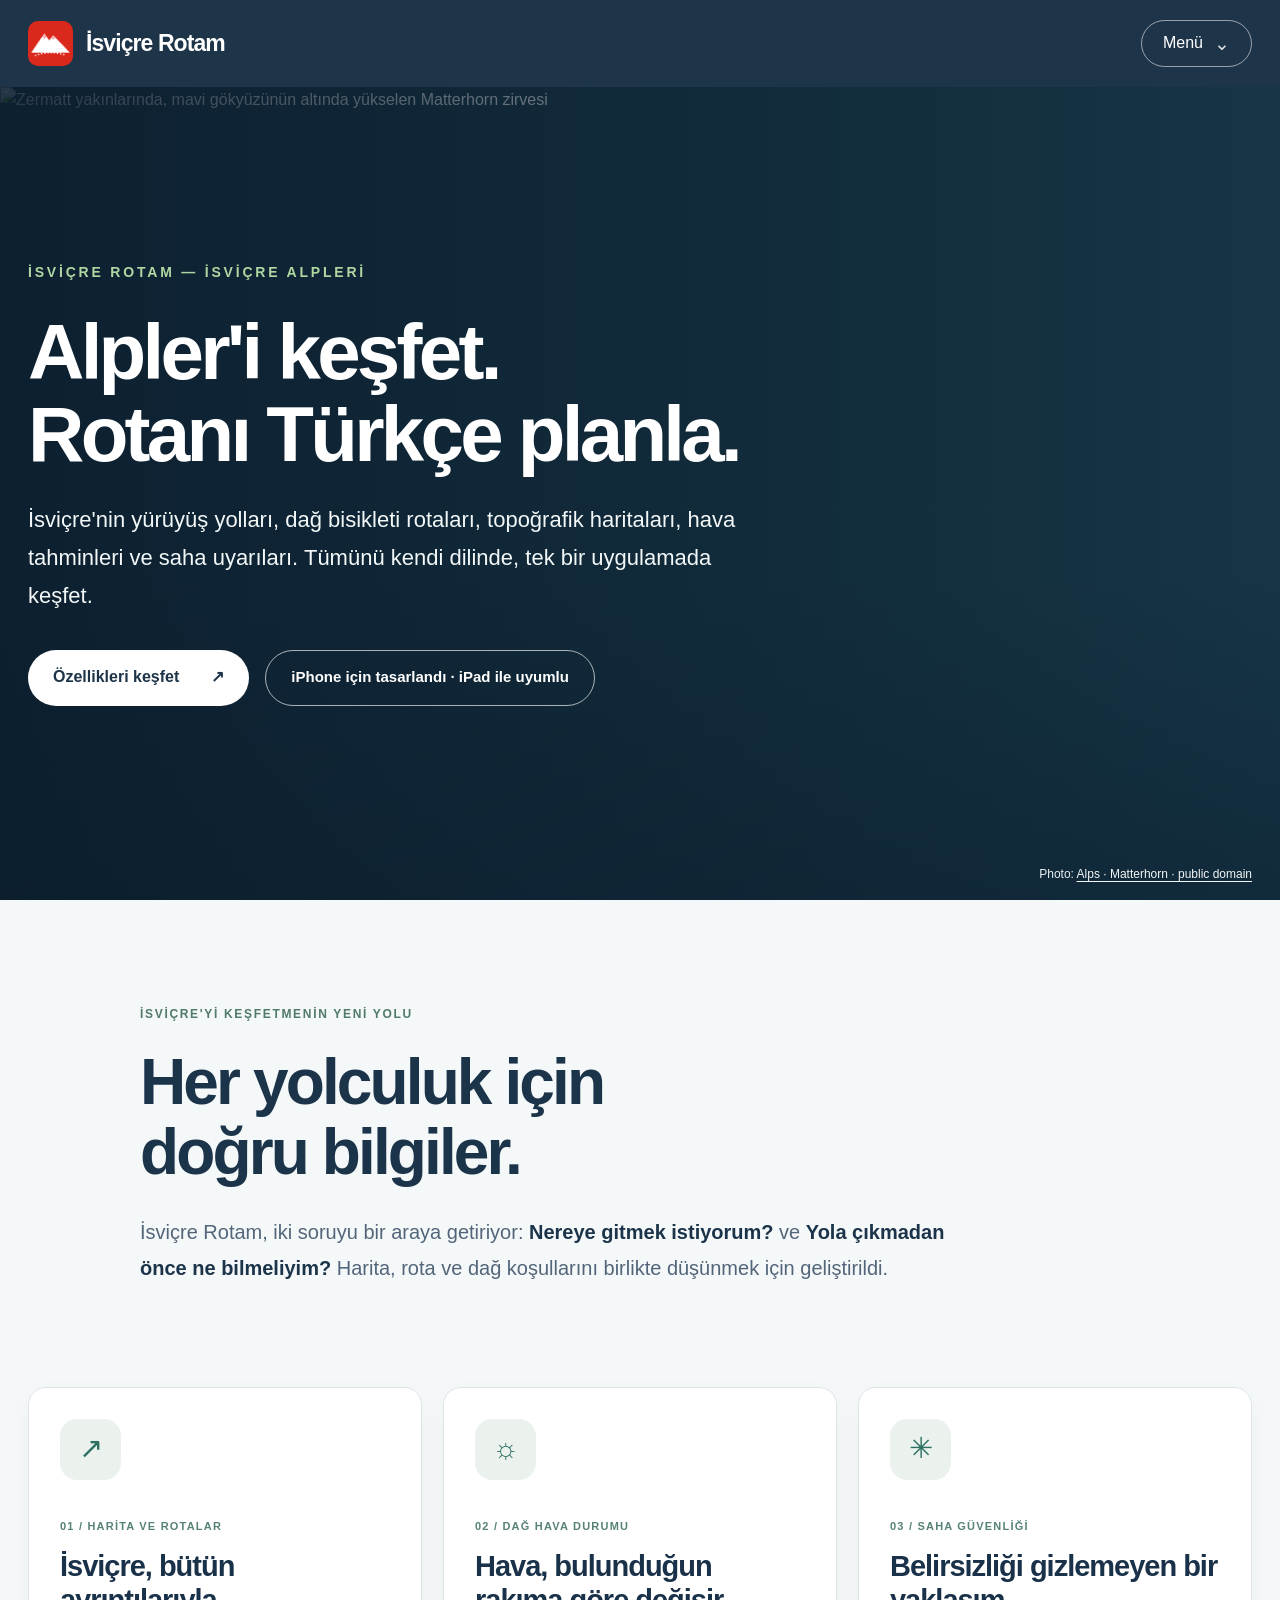
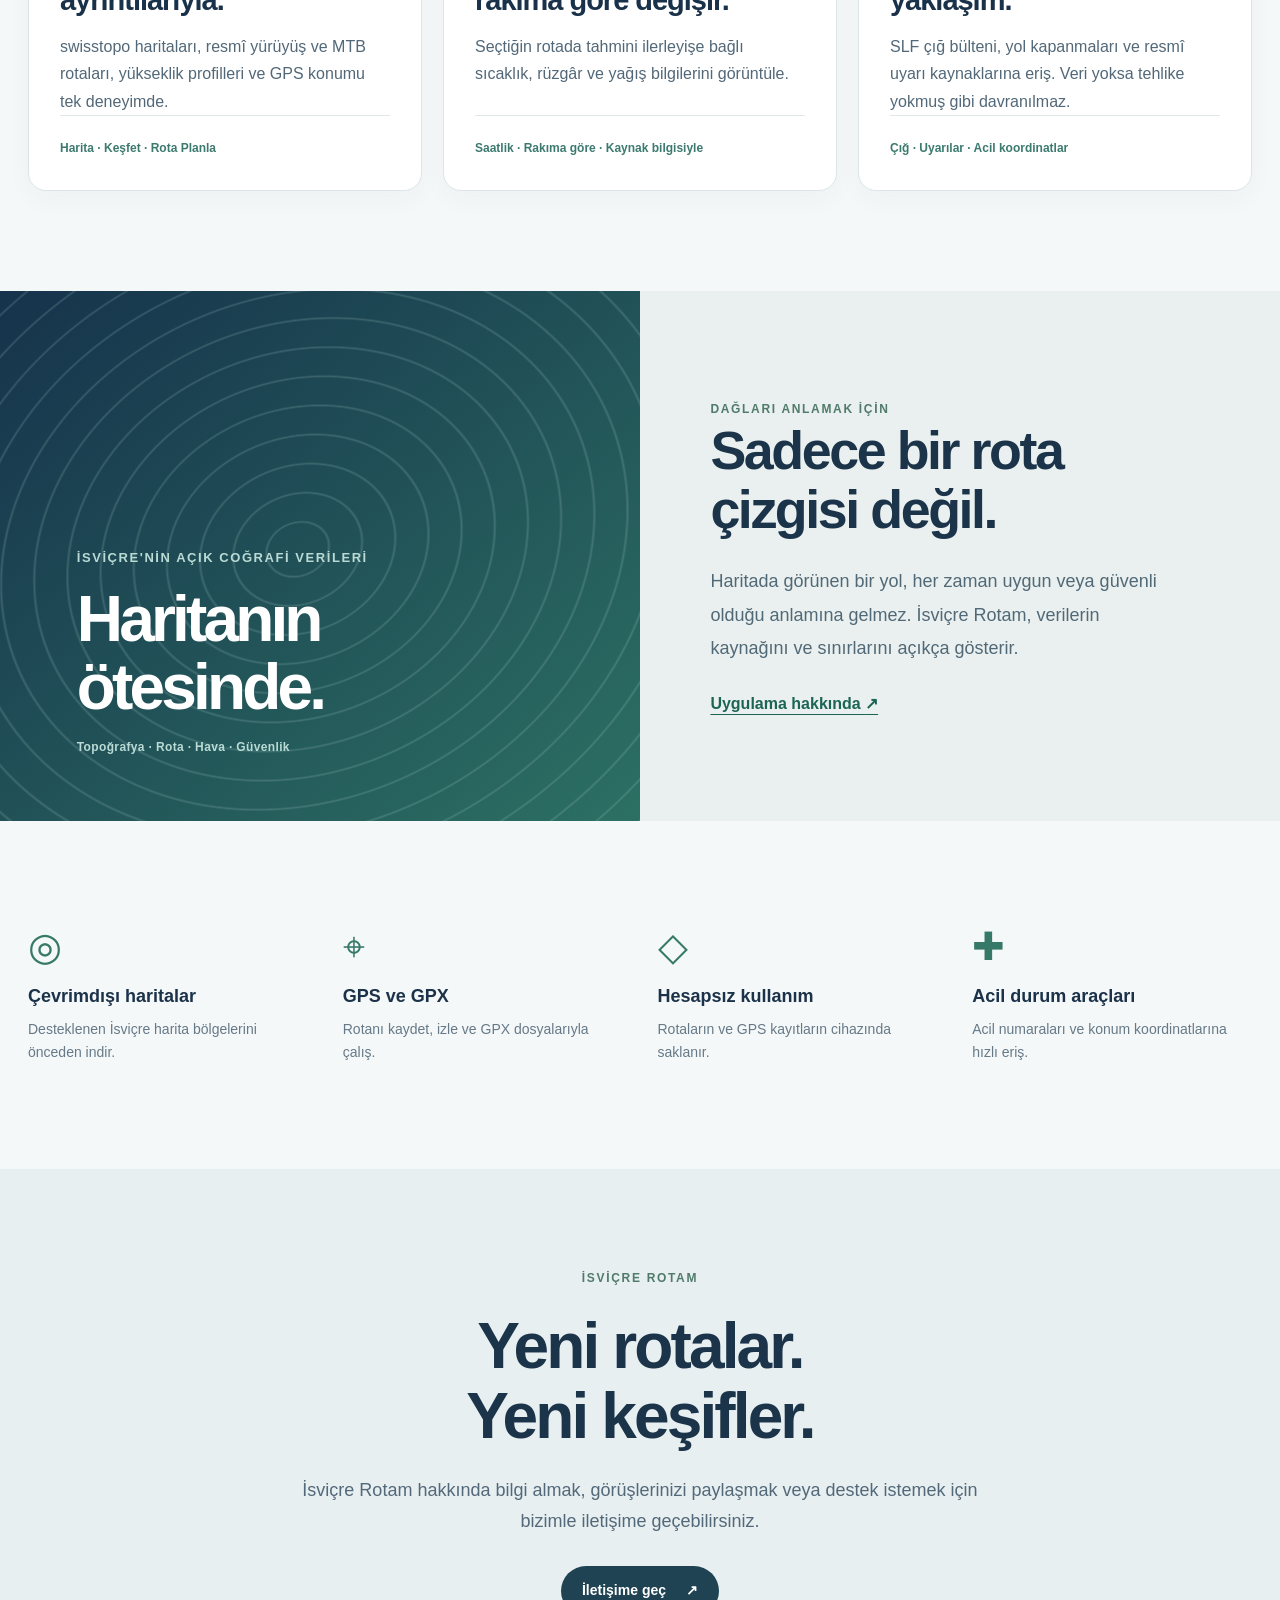
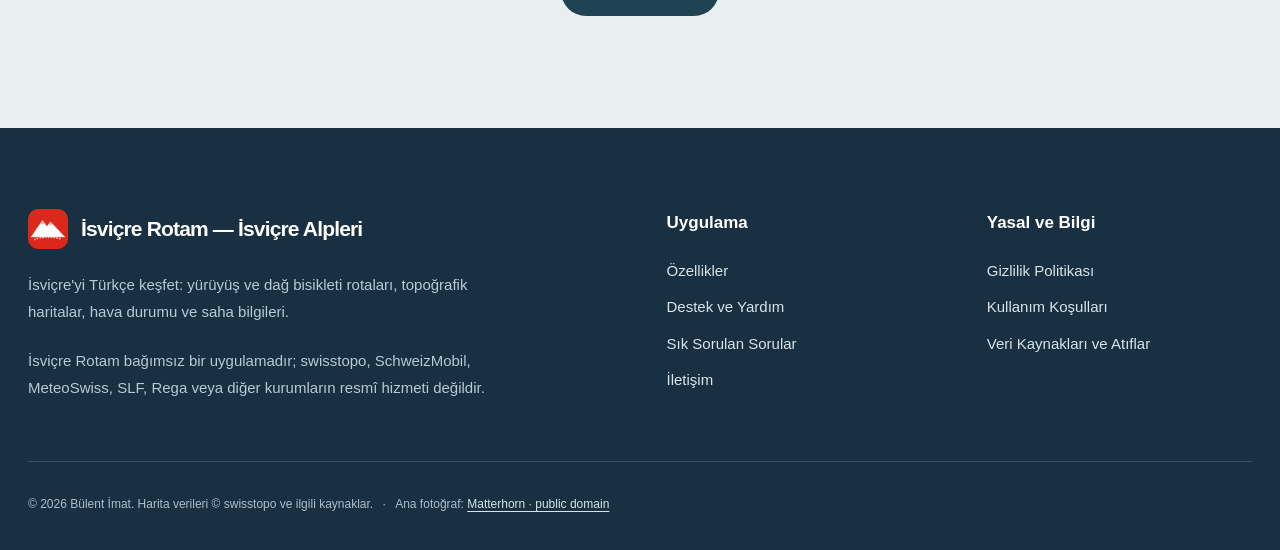
==== commit 56e40313: "Use Bülent İmat in footer copyright on index.html" ====
--- a/index.html
+++ b/index.html
@@ -131,7 +131,7 @@
     </div>
   </div>
   <div class="footer-legal">
-    <span>© 2026 İsviçre Rotam. Harita verileri © swisstopo ve ilgili kaynaklar.</span>
+    <span>© 2026 Bülent İmat. Harita verileri © swisstopo ve ilgili kaynaklar.</span>
     <span>Ana fotoğraf: <a href="https://commons.wikimedia.org/wiki/File:Autumn_Matterhorn.jpg" rel="noopener noreferrer">Matterhorn · public domain</a></span>
   </div>
 </footer>
--- a/assets/premium.css
+++ b/assets/premium.css
@@ -143,3 +143,136 @@
   .premium-home .hero-caption{align-items:flex-start;justify-content:flex-end;gap:0}
   .premium-home .hero-caption span{font-size:11px}
 }
+
+/* Editorial information pages and shared footer — 2026-11-20
+   Scope these rules so the existing marketing hero, map preview, FAQ details
+   and legal disclosure cards keep their working appearance. */
+.editorial-info main{
+  max-width:960px;
+  margin:0 auto;
+  padding:70px 28px 105px;
+  position:relative;
+  z-index:1;
+}
+.information-section{max-width:875px;margin:0 auto}
+.information-section h2{
+  color:#1b344c;
+  font-size:clamp(27px,3.1vw,38px);
+  font-weight:750;
+  letter-spacing:-.035em;
+  line-height:1.24;
+  margin:56px 0 19px;
+}
+.information-section h2:first-child{margin-top:0}
+.information-section h3{font-size:21px;color:#18384b;line-height:1.35;margin:0 0 18px}
+.information-section p,
+.information-section li{font-size:17px;color:#40586c;line-height:1.8;margin:0 0 18px}
+.information-section a{color:#1b6658;text-underline-offset:4px;overflow-wrap:anywhere}
+.information-section .outlined-note{
+  background:#ecf2f5;
+  border:1px solid #d5e2e6;
+  border-left:5px solid #287c69;
+  border-radius:20px;
+  padding:27px 30px 19px;
+  margin:20px 0 46px;
+}
+.information-section .outlined-note p:last-child{margin-bottom:12px}
+.information-section .outlined-note strong{color:#223c51}
+.information-section .outlined-note .email-row{font-weight:760;font-size:19px;line-height:1.5}
+.information-section .outlined-note a{font-weight:700}
+.information-section .safety-note{
+  background:#fff4e9;
+  border:1px solid #e6d2ae;
+  border-left:5px solid #bb883a;
+  padding:22px 26px;
+  border-radius:14px;
+  margin-top:20px
+}
+.information-section .safety-note>strong{color:#6c481b}
+.information-section .safety-note p{margin:11px 0 0;font-size:16px}
+.information-section .document-date{font-size:14px;color:#698090}
+.faq-overview{margin-bottom:22px}
+.faq-overview h2{font-size:23px;letter-spacing:-.025em;margin:0 0 21px}
+.faq-categories{display:flex;flex-wrap:wrap;gap:10px}
+.faq-categories a{
+  display:inline-flex;align-items:center;justify-content:center;
+  padding:9px 14px;min-height:43px;border:1px solid #ccdadb;
+  border-radius:30px;background:#f2f7f6;
+  text-decoration:none;color:#235e53;
+  font-size:14px;font-weight:700
+}
+.faq-categories a:hover{background:#deebe8;text-decoration:none}
+.faq-categories a:focus-visible{outline:3px solid #80b8ab;outline-offset:2px}
+.simple-panel{
+  background:#e8eff1;
+  border:1px solid #d9e4e5;
+  padding:29px 36px;
+  border-radius:18px;
+  margin:30px 0 10px
+}
+.simple-panel h2{font-size:25px;margin:0 0 9px}
+.simple-panel p{margin:0 0 17px;color:#546a77}
+.text-route{font-weight:760;color:#206653}
+.site-footer{
+  padding-top:81px;
+  padding-bottom:35px;
+}
+.site-footer .footer-grid{
+  grid-template-columns:minmax(0,2.2fr) minmax(155px,1fr) minmax(180px,1fr);
+  gap:55px;
+  padding-bottom:60px
+}
+.site-footer .footer-about .footer-logo{
+  font-size:21px;line-height:1.4;
+  max-width:410px;
+  display:flex;
+  align-items:center
+}
+.site-footer .footer-about p{
+  font-size:15px;line-height:1.8;
+  max-width:490px;
+  margin:22px 0 0
+}
+.site-footer .footer-column strong{font-size:17px;margin-bottom:10px}
+.site-footer .footer-column a{font-size:15px;line-height:1.7}
+.site-footer .footer-legal{
+  display:block;
+  padding-top:31px;
+  color:#aebfc9;
+  line-height:1.85;
+  font-size:12px
+}
+.site-footer .footer-legal span{display:inline}
+.site-footer .footer-legal span+span:before{content:" · ";padding:0 6px}
+.site-footer .footer-legal a{color:#d3e6e6;text-underline-offset:3px}
+@media(max-width:850px){
+  .site-footer .footer-grid{grid-template-columns:1fr 1fr;gap:40px}
+  .site-footer .footer-about{grid-column:1/-1}
+}
+@media(max-width:640px){
+  .editorial-info main{padding:60px 21px 80px}
+  .information-section h2{margin:46px 0 16px;font-size:31px}
+  .information-section p{font-size:17px;line-height:1.75}
+  .information-section .outlined-note{padding:25px 22px 15px;margin-bottom:40px}
+  .information-section .outlined-note .email-row{font-size:17px}
+  .site-footer{padding:65px 22px 37px}
+  .site-footer .footer-grid{
+    display:flex;
+    flex-direction:column;
+    gap:47px;
+    padding-bottom:61px
+  }
+  .site-footer .footer-about{grid-column:auto}
+  .site-footer .footer-about .footer-logo{font-size:21px}
+  .site-footer .footer-about p{font-size:16px;margin-top:23px}
+  .site-footer .footer-column{gap:14px}
+  .site-footer .footer-column strong{font-size:18px;margin-bottom:5px}
+  .site-footer .footer-column a{font-size:16px}
+  .site-footer .footer-legal span{display:block}
+  .site-footer .footer-legal span+span:before{display:none}
+  .site-footer .footer-legal span+span{margin-top:10px}
+  .faq-overview{padding:22px 18px}
+  .faq-categories{gap:9px}
+  .faq-categories a{padding:8px 11px;font-size:13px}
+  .simple-panel{padding:23px 20px}
+}
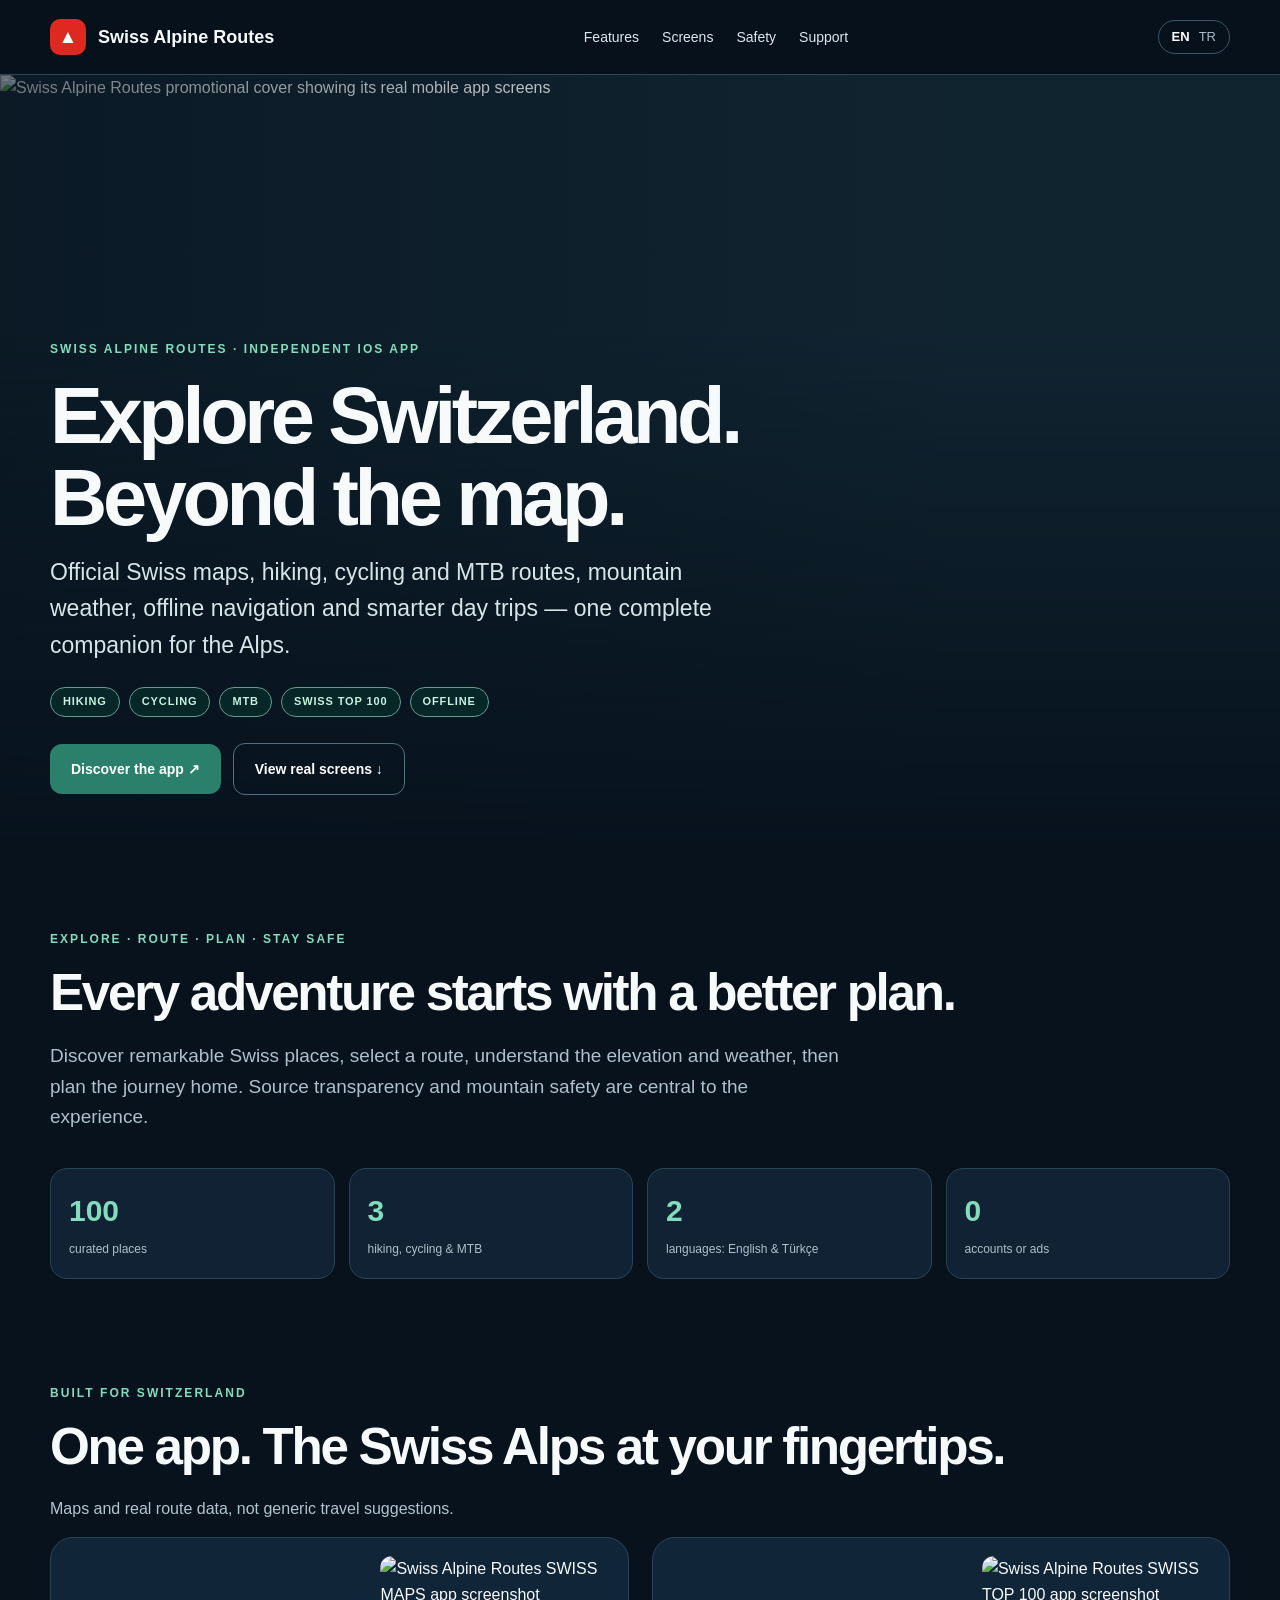
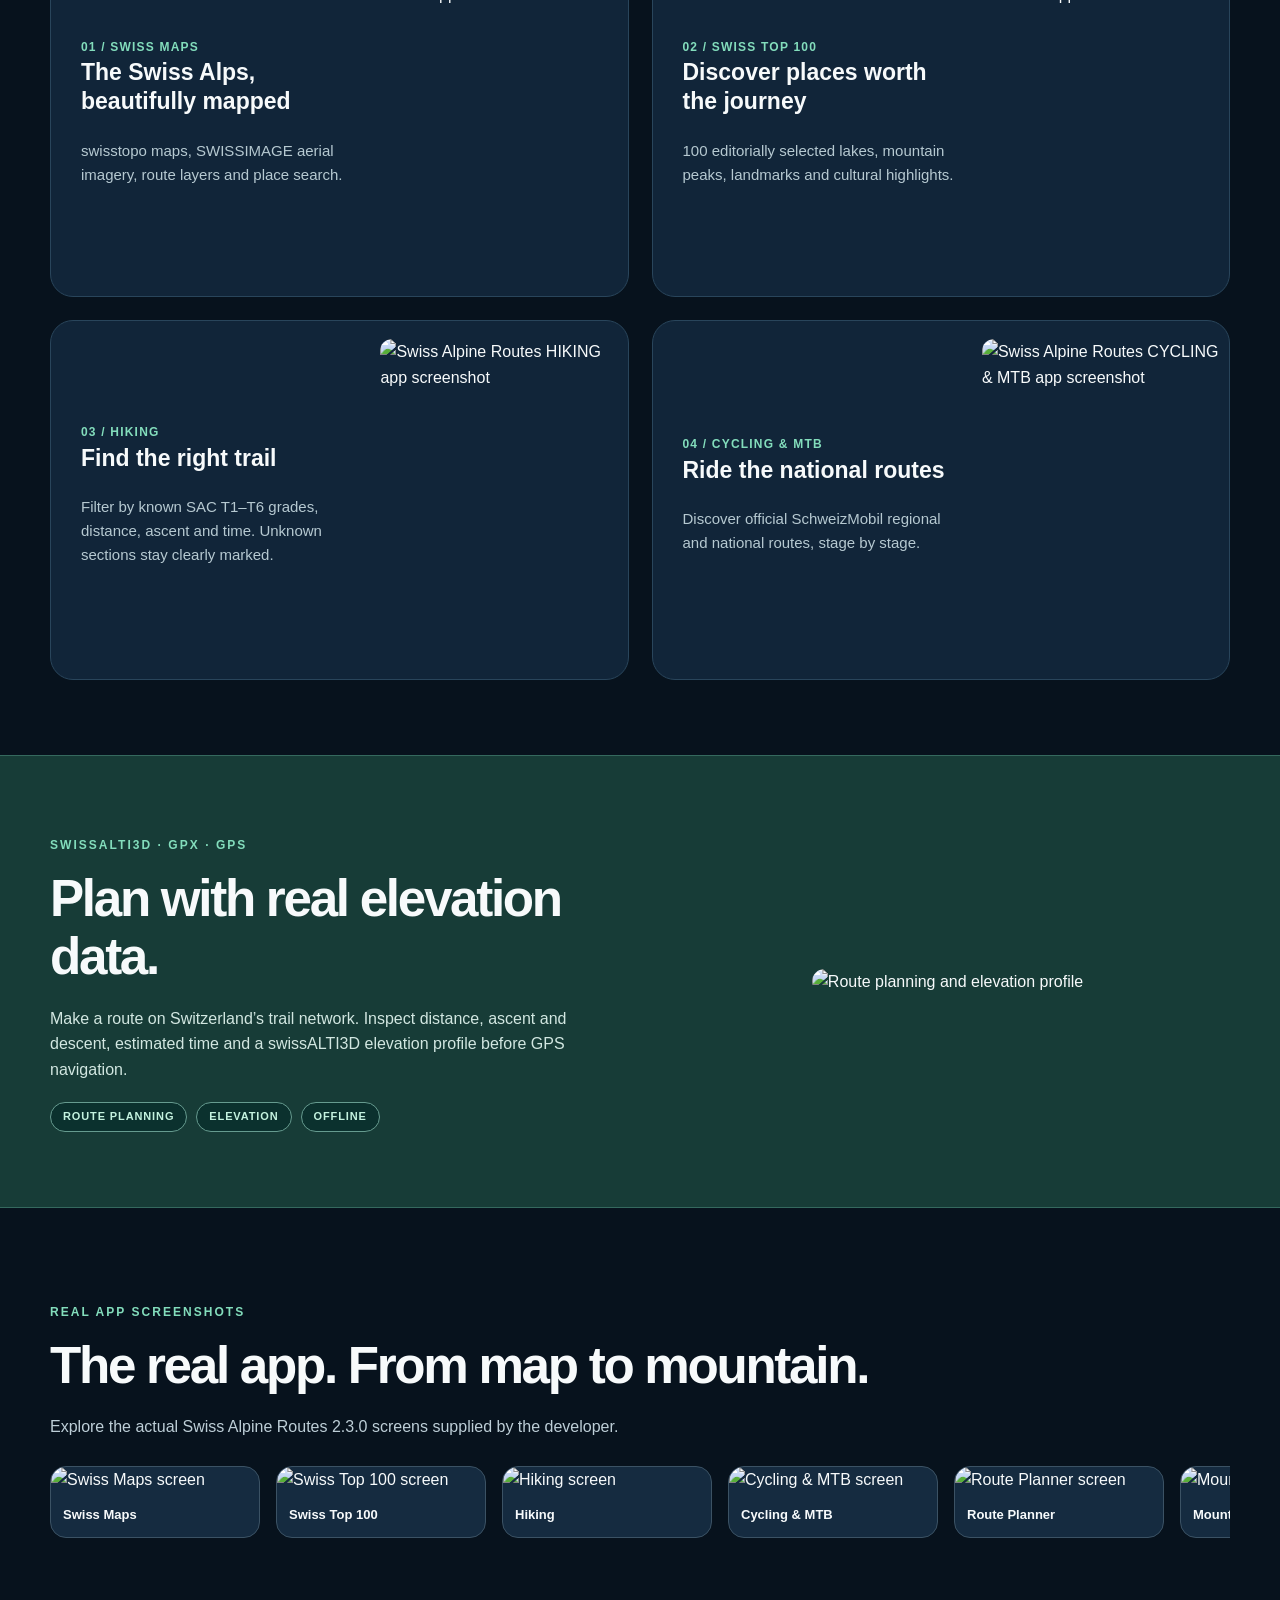
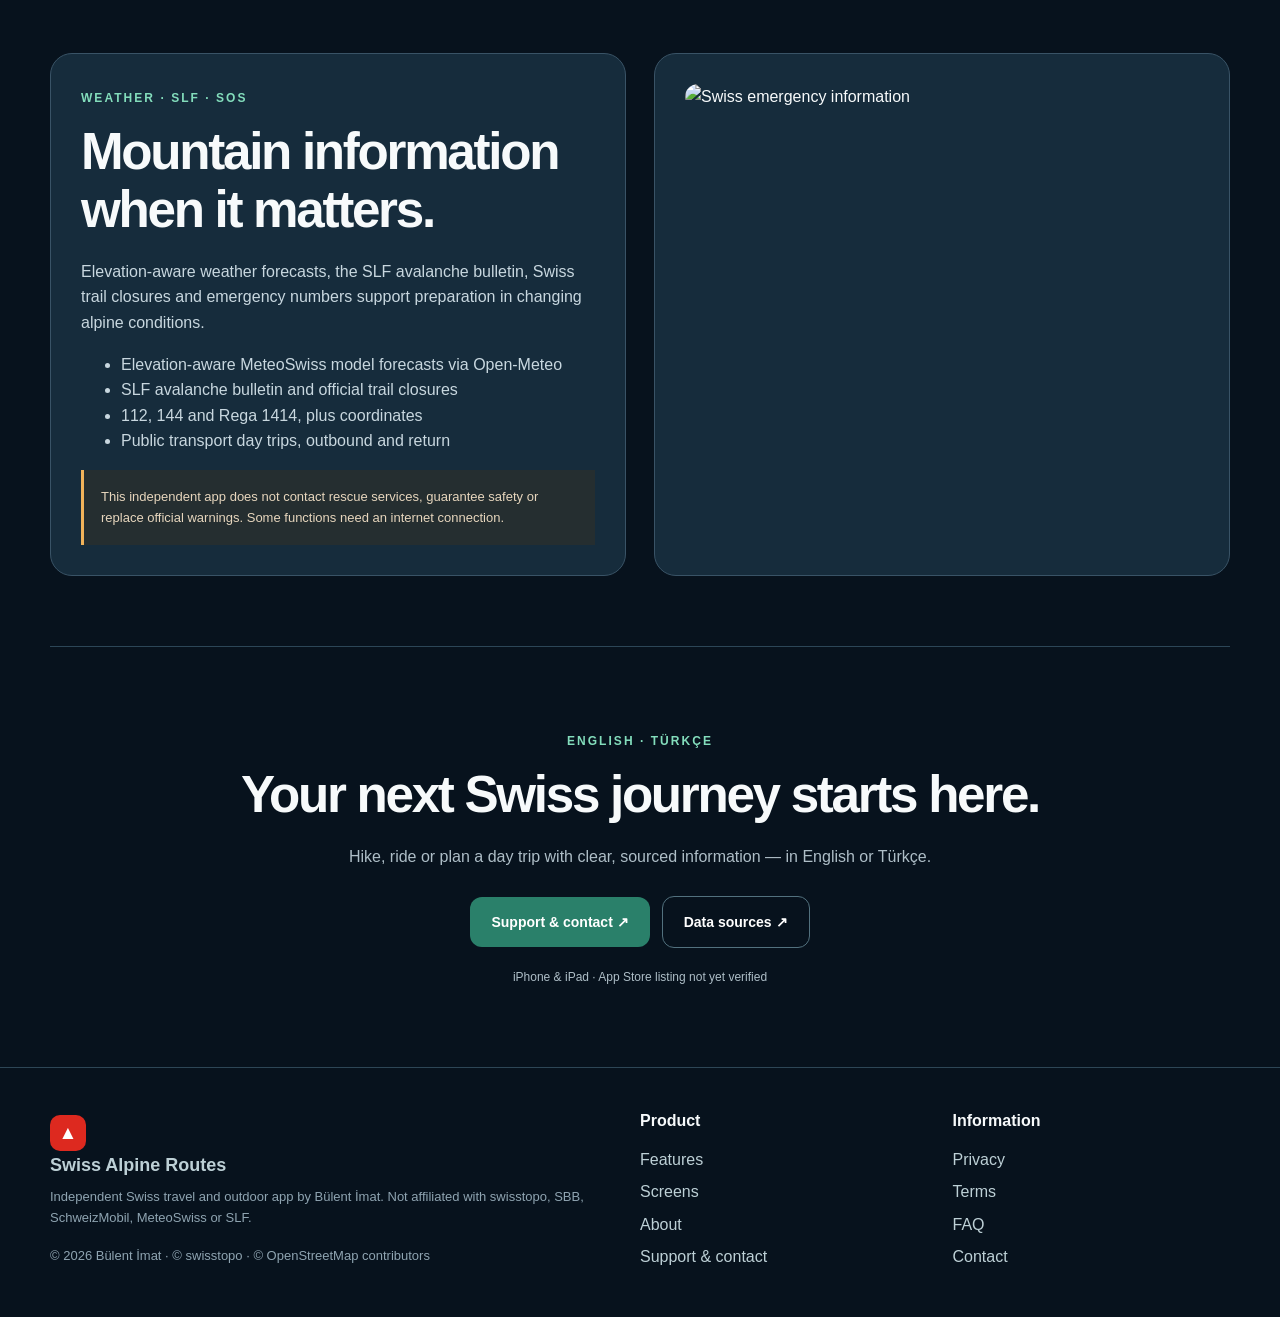
==== commit c07f0fca: "Launch Swiss Alpine Routes international homepage with actual new product screenshots" ====
--- a/index.html
+++ b/index.html
@@ -1,139 +1 @@
-<!doctype html>
-<html lang="tr">
-<head>
-<meta charset="utf-8">
-<meta name="viewport" content="width=device-width,initial-scale=1,viewport-fit=cover">
-<meta name="theme-color" content="#1c3348">
-<meta name="description" content="İsviçre Rotam ile Alpler'i Türkçe keşfet. Yürüyüş ve MTB rotaları, swisstopo haritaları, rota boyunca hava tahmini ve İsviçre'ye özgü güvenlik bilgileri.">
-<meta name="referrer" content="strict-origin-when-cross-origin">
-<meta property="og:locale" content="tr_TR">
-<meta property="og:type" content="website">
-<meta property="og:title" content="İsviçre Rotam — Alpler'i Türkçe Keşfet">
-<meta property="og:description" content="İsviçre için Türkçe harita, rota planlama ve dağ koşulları.">
-<title>İsviçre Rotam — Alpler'i Türkçe Keşfet</title>
-<link rel="icon" type="image/png" href="assets/favicon-32.png">
-<link rel="apple-touch-icon" href="assets/apple-touch-icon.png">
-<link rel="stylesheet" href="assets/style.css">
-<link rel="stylesheet" href="assets/premium.css?v=20261120c">
-</head>
-<body class="premium-home">
-<a class="skip" href="#icerik">İçeriğe geç</a>
-
-<div class="site-topbar">
-  <div class="topbar-inner">
-    <a class="site-brand" href="./" aria-label="İsviçre Rotam ana sayfa">
-      <img src="./assets/icon-96.png" alt="" width="44" height="44">
-      <span>İsviçre Rotam</span>
-    </a>
-    <details class="menu-box">
-      <summary><span class="menu-label">Menü</span><span class="menu-chevron" aria-hidden="true">⌄</span></summary>
-      <nav class="menu-list" aria-label="Site menüsü">
-        <a href="./">Ana Sayfa</a>
-        <a href="./#ozellikler">Özellikler</a>
-        <a href="./destek/">Destek</a>
-        <a href="./sss/">Sık Sorulan Sorular</a>
-        <a href="./iletisim/">İletişim</a>
-        <a href="./gizlilik/">Gizlilik Politikası</a>
-        <a href="./kosullar/">Kullanım Koşulları</a>
-        <a href="./hakkinda/">Hakkında</a>
-        <a href="./hakkinda/#kaynaklar">Veri Kaynakları</a>
-      </nav>
-    </details>
-  </div>
-</div>
-<main id="icerik">
-  <section class="scenic-hero" aria-labelledby="ana-baslik">
-    <img class="scenic-image" src="https://thumb.wikimedia.org/wikipedia/commons/thumb/0/04/Autumn_Matterhorn.jpg/960px-Autumn_Matterhorn.jpg" srcset="https://thumb.wikimedia.org/wikipedia/commons/thumb/0/04/Autumn_Matterhorn.jpg/960px-Autumn_Matterhorn.jpg 960w, https://upload.wikimedia.org/wikipedia/commons/0/04/Autumn_Matterhorn.jpg 3142w" sizes="100vw" alt="Zermatt yakınlarında, mavi gökyüzünün altında yükselen Matterhorn zirvesi" decoding="async" fetchpriority="high">
-    <div class="scenic-shade"></div>
-    <div class="scenic-inner">
-      <p class="hero-eyebrow">İSVİÇRE ROTAM — İSVİÇRE ALPLERİ</p>
-      <h1 id="ana-baslik">Alpler'i keşfet.<br>Rotanı Türkçe planla.</h1>
-      <p class="hero-description">İsviçre'nin yürüyüş yolları, dağ bisikleti rotaları, topoğrafik haritaları, hava tahminleri ve saha uyarıları. Tümünü kendi dilinde, tek bir uygulamada keşfet.</p>
-      <div class="hero-cta">
-        <a class="hero-primary" href="#ozellikler">Özellikleri keşfet <span aria-hidden="true">↗</span></a>
-        <span class="hero-secondary">iPhone için tasarlandı · iPad ile uyumlu</span>
-      </div>
-    </div>
-    <div class="hero-caption"><span>Photo: <a href="https://commons.wikimedia.org/wiki/File:Autumn_Matterhorn.jpg" rel="noopener noreferrer">Alps · Matterhorn · public domain</a></span></div>
-  </section>
-
-  <section class="editorial-intro" id="ozellikler">
-    <p class="eyebrow-blue">İSVİÇRE'Yİ KEŞFETMENİN YENİ YOLU</p>
-    <h2>Her yolculuk için<br>doğru bilgiler.</h2>
-    <p>İsviçre Rotam, iki soruyu bir araya getiriyor: <strong>Nereye gitmek istiyorum?</strong> ve <strong>Yola çıkmadan önce ne bilmeliyim?</strong> Harita, rota ve dağ koşullarını birlikte düşünmek için geliştirildi.</p>
-  </section>
-
-  <section class="feature-editorial" aria-label="Uygulama özellikleri">
-    <article class="editorial-card">
-      <div class="editorial-icon" aria-hidden="true">↗</div><span class="feature-number">01 / HARİTA VE ROTALAR</span>
-      <h3>İsviçre, bütün ayrıntılarıyla.</h3>
-      <p>swisstopo haritaları, resmî yürüyüş ve MTB rotaları, yükseklik profilleri ve GPS konumu tek deneyimde.</p>
-      <span class="card-foot">Harita · Keşfet · Rota Planla</span>
-    </article>
-    <article class="editorial-card">
-      <div class="editorial-icon" aria-hidden="true">☼</div><span class="feature-number">02 / DAĞ HAVA DURUMU</span>
-      <h3>Hava, bulunduğun rakıma göre değişir.</h3>
-      <p>Seçtiğin rotada tahmini ilerleyişe bağlı sıcaklık, rüzgâr ve yağış bilgilerini görüntüle.</p>
-      <span class="card-foot">Saatlik · Rakıma göre · Kaynak bilgisiyle</span>
-    </article>
-    <article class="editorial-card">
-      <div class="editorial-icon" aria-hidden="true">✳</div><span class="feature-number">03 / SAHA GÜVENLİĞİ</span>
-      <h3>Belirsizliği gizlemeyen bir yaklaşım.</h3>
-      <p>SLF çığ bülteni, yol kapanmaları ve resmî uyarı kaynaklarına eriş. Veri yoksa tehlike yokmuş gibi davranılmaz.</p>
-      <span class="card-foot">Çığ · Uyarılar · Acil koordinatlar</span>
-    </article>
-  </section>
-
-  <section class="feature-split">
-    <div class="feature-split-visual" aria-label="Topoğrafik eş yükselti çizgilerini hatırlatan grafik"><div class="contour-pattern" aria-hidden="true"></div><div class="contour-copy"><span>İSVİÇRE'NİN AÇIK COĞRAFİ VERİLERİ</span><strong>Haritanın<br>ötesinde.</strong><small>Topoğrafya · Rota · Hava · Güvenlik</small></div></div>
-    <div class="feature-split-copy">
-      <span class="eyebrow-blue">DAĞLARI ANLAMAK İÇİN</span>
-      <h2>Sadece bir rota çizgisi değil.</h2>
-      <p>Haritada görünen bir yol, her zaman uygun veya güvenli olduğu anlamına gelmez. İsviçre Rotam, verilerin kaynağını ve sınırlarını açıkça gösterir.</p>
-      <a class="inline-link" href="hakkinda/?v=20261120b">Uygulama hakkında <span aria-hidden="true">↗</span></a>
-    </div>
-  </section>
-
-  <section class="four-points">
-    <div class="four-point"><span class="point-symbol">◎</span><strong>Çevrimdışı haritalar</strong><p>Desteklenen İsviçre harita bölgelerini önceden indir.</p></div>
-    <div class="four-point"><span class="point-symbol">⌖</span><strong>GPS ve GPX</strong><p>Rotanı kaydet, izle ve GPX dosyalarıyla çalış.</p></div>
-    <div class="four-point"><span class="point-symbol">◇</span><strong>Hesapsız kullanım</strong><p>Rotaların ve GPS kayıtların cihazında saklanır.</p></div>
-    <div class="four-point"><span class="point-symbol">✚</span><strong>Acil durum araçları</strong><p>Acil numaraları ve konum koordinatlarına hızlı eriş.</p></div>
-  </section>
-
-  <section class="launch-panel" id="iletisim">
-    <p class="eyebrow-blue">İSVİÇRE ROTAM</p>
-    <h2>Yeni rotalar.<br>Yeni keşifler.</h2>
-    <p>İsviçre Rotam hakkında bilgi almak, görüşlerinizi paylaşmak veya destek istemek için bizimle iletişime geçebilirsiniz.</p>
-    <div class="launch-actions"><a href="iletisim/" class="launch-contact">İletişime geç <span aria-hidden="true">↗</span></a></div>
-  </section>
-</main>
-
-<footer class="site-footer" aria-label="Site alt bilgisi">
-  <div class="footer-grid">
-    <div class="footer-about">
-      <a class="footer-logo" href="./"><img src="./assets/icon-96.png" alt="" width="44" height="44"> İsviçre Rotam — İsviçre Alpleri</a>
-      <p>İsviçre'yi Türkçe keşfet: yürüyüş ve dağ bisikleti rotaları, topoğrafik haritalar, hava durumu ve saha bilgileri.</p>
-      <p>İsviçre Rotam bağımsız bir uygulamadır; swisstopo, SchweizMobil, MeteoSwiss, SLF, Rega veya diğer kurumların resmî hizmeti değildir.</p>
-    </div>
-    <div class="footer-column">
-      <strong>Uygulama</strong>
-      <a href="./#ozellikler">Özellikler</a>
-      <a href="./destek/">Destek ve Yardım</a>
-      <a href="./sss/">Sık Sorulan Sorular</a>
-      <a href="./iletisim/">İletişim</a>
-    </div>
-    <div class="footer-column">
-      <strong>Yasal ve Bilgi</strong>
-      <a href="./gizlilik/">Gizlilik Politikası</a>
-      <a href="./kosullar/">Kullanım Koşulları</a>
-      <a href="./hakkinda/#kaynaklar">Veri Kaynakları ve Atıflar</a>
-    </div>
-  </div>
-  <div class="footer-legal">
-    <span>© 2026 Bülent İmat. Harita verileri © swisstopo ve ilgili kaynaklar.</span>
-    <span>Ana fotoğraf: <a href="https://commons.wikimedia.org/wiki/File:Autumn_Matterhorn.jpg" rel="noopener noreferrer">Matterhorn · public domain</a></span>
-  </div>
-</footer>
-</body>
-</html>+<!doctype html><html lang="en"><head><meta charset="utf-8"><meta name="viewport" content="width=device-width,initial-scale=1,viewport-fit=cover"><meta name="theme-color" content="#07121d"><meta name="description" content="Official Swiss maps, hiking, cycling and MTB routes, mountain weather, offline navigation and smarter day trips — one complete companion for the Alps."><meta property="og:type" content="website"><meta property="og:title" content="Swiss Alpine Routes — Explore Switzerland. Beyond the map."><meta property="og:image" content="https://d2ol7oe51mr4n9.cloudfront.net/user_3Lum1zJjO96eiqJljGZPc2qT8El/f0a4d040-c71c-4648-866d-baaabba8f240.jpg"><link rel="canonical" href="https://isvicrerotam.com/"><link rel="alternate" hreflang="en" href="https://isvicrerotam.com/"><link rel="alternate" hreflang="tr" href="https://isvicrerotam.com/tr/"><link rel="stylesheet" href="/assets/swiss-alpine-2026.css?v=2"><title>Swiss Alpine Routes — Explore Switzerland</title></head><body><a class="skip" href="#main">Skip to content</a><header class="top"><div class="wrap nav"><a class="brand" href="/"><span class="mark" aria-hidden="true">▲</span> Swiss Alpine Routes</a><nav class="navlinks" aria-label="Main navigation"><a href="#features">Features</a><a href="#screens">Screens</a><a href="#safety">Safety</a><a href="/support/">Support</a></nav><div class="lang"><a class="current" href="/">EN</a><a class="" href="/tr/">TR</a></div></div></header><main id="main"><section class="hero"><img src="https://d2ol7oe51mr4n9.cloudfront.net/user_3Lum1zJjO96eiqJljGZPc2qT8El/f0a4d040-c71c-4648-866d-baaabba8f240.jpg" alt="Swiss Alpine Routes promotional cover showing its real mobile app screens" fetchpriority="high"><div class="wrap"><span class="kicker">SWISS ALPINE ROUTES · INDEPENDENT IOS APP</span><h1>Explore Switzerland. Beyond the map.</h1><p class="lead">Official Swiss maps, hiking, cycling and MTB routes, mountain weather, offline navigation and smarter day trips — one complete companion for the Alps.</p><div class="pills"><span>HIKING</span><span>CYCLING</span><span>MTB</span><span>SWISS TOP 100</span><span>OFFLINE</span></div><div class="actions"><a class="btn primary" href="#features">Discover the app ↗</a><a class="btn secondary" href="#screens">View real screens ↓</a></div></div></section><section class="wrap intro"><span class="kicker">EXPLORE · ROUTE · PLAN · STAY SAFE</span><h2>Every adventure starts with a better plan.</h2><p>Discover remarkable Swiss places, select a route, understand the elevation and weather, then plan the journey home. Source transparency and mountain safety are central to the experience.</p><div class="stats"><div class="stat"><b>100</b><small>curated places</small></div><div class="stat"><b>3</b><small>hiking, cycling & MTB</small></div><div class="stat"><b>2</b><small>languages: English & Türkçe</small></div><div class="stat"><b>0</b><small>accounts or ads</small></div></div></section><section class="wrap features" id="features"><span class="kicker">BUILT FOR SWITZERLAND</span><h2>One app. The Swiss Alps at your fingertips.</h2><p style="color:#b2c4ce">Maps and real route data, not generic travel suggestions.</p><div class="feature-grid"><article class="feature"><div class="copy"><span class="num">01 / SWISS MAPS</span><h3>The Swiss Alps, beautifully mapped</h3><p>swisstopo maps, SWISSIMAGE aerial imagery, route layers and place search.</p></div><img src="https://d2ol7oe51mr4n9.cloudfront.net/user_3Lum1zJjO96eiqJljGZPc2qT8El/e9d41b95-78ce-4635-8315-92839146fac9.jpg" alt="Swiss Alpine Routes SWISS MAPS app screenshot" loading="lazy"></article><article class="feature"><div class="copy"><span class="num">02 / SWISS TOP 100</span><h3>Discover places worth the journey</h3><p>100 editorially selected lakes, mountain peaks, landmarks and cultural highlights.</p></div><img src="https://d2ol7oe51mr4n9.cloudfront.net/user_3Lum1zJjO96eiqJljGZPc2qT8El/2bfd4524-18e3-4d39-be6f-49a15a530956.jpg" alt="Swiss Alpine Routes SWISS TOP 100 app screenshot" loading="lazy"></article><article class="feature"><div class="copy"><span class="num">03 / HIKING</span><h3>Find the right trail</h3><p>Filter by known SAC T1–T6 grades, distance, ascent and time. Unknown sections stay clearly marked.</p></div><img src="https://d2ol7oe51mr4n9.cloudfront.net/user_3Lum1zJjO96eiqJljGZPc2qT8El/bdd717a9-063c-4e4a-b59d-ac14eb368e91.jpg" alt="Swiss Alpine Routes HIKING app screenshot" loading="lazy"></article><article class="feature"><div class="copy"><span class="num">04 / CYCLING & MTB</span><h3>Ride the national routes</h3><p>Discover official SchweizMobil regional and national routes, stage by stage.</p></div><img src="https://d2ol7oe51mr4n9.cloudfront.net/user_3Lum1zJjO96eiqJljGZPc2qT8El/76138994-a21d-4349-8173-c0bc0b04d3dd.jpg" alt="Swiss Alpine Routes CYCLING & MTB app screenshot" loading="lazy"></article></div></section><section class="wide"><div class="wrap wide-inner"><div><span class="kicker">SWISSALTI3D · GPX · GPS</span><h2>Plan with real elevation data.</h2><p>Make a route on Switzerland’s trail network. Inspect distance, ascent and descent, estimated time and a swissALTI3D elevation profile before GPS navigation.</p><div class="pills"><span>ROUTE PLANNING</span><span>ELEVATION</span><span>OFFLINE</span></div></div><img loading="lazy" src="https://d2ol7oe51mr4n9.cloudfront.net/user_3Lum1zJjO96eiqJljGZPc2qT8El/da4cd8bd-4ee1-46f8-b30b-9b2b14bc7c4e.jpg" alt="Route planning and elevation profile"></div></section><section class="wrap gallery" id="screens"><span class="kicker">REAL APP SCREENSHOTS</span><h2>The real app. From map to mountain.</h2><p style="color:#bdced7">Explore the actual Swiss Alpine Routes 2.3.0 screens supplied by the developer.</p><div class="shot-rail"><div class="shot"><img loading="lazy" src="https://d2ol7oe51mr4n9.cloudfront.net/user_3Lum1zJjO96eiqJljGZPc2qT8El/e9d41b95-78ce-4635-8315-92839146fac9.jpg" alt="Swiss Maps screen"><strong>Swiss Maps</strong></div><div class="shot"><img loading="lazy" src="https://d2ol7oe51mr4n9.cloudfront.net/user_3Lum1zJjO96eiqJljGZPc2qT8El/2bfd4524-18e3-4d39-be6f-49a15a530956.jpg" alt="Swiss Top 100 screen"><strong>Swiss Top 100</strong></div><div class="shot"><img loading="lazy" src="https://d2ol7oe51mr4n9.cloudfront.net/user_3Lum1zJjO96eiqJljGZPc2qT8El/bdd717a9-063c-4e4a-b59d-ac14eb368e91.jpg" alt="Hiking screen"><strong>Hiking</strong></div><div class="shot"><img loading="lazy" src="https://d2ol7oe51mr4n9.cloudfront.net/user_3Lum1zJjO96eiqJljGZPc2qT8El/76138994-a21d-4349-8173-c0bc0b04d3dd.jpg" alt="Cycling & MTB screen"><strong>Cycling & MTB</strong></div><div class="shot"><img loading="lazy" src="https://d2ol7oe51mr4n9.cloudfront.net/user_3Lum1zJjO96eiqJljGZPc2qT8El/da4cd8bd-4ee1-46f8-b30b-9b2b14bc7c4e.jpg" alt="Route Planner screen"><strong>Route Planner</strong></div><div class="shot"><img loading="lazy" src="https://d2ol7oe51mr4n9.cloudfront.net/user_3Lum1zJjO96eiqJljGZPc2qT8El/c0a16655-6f16-4d06-9c37-704ad600eb4e.jpg" alt="Mountain Weather screen"><strong>Mountain Weather</strong></div><div class="shot"><img loading="lazy" src="https://d2ol7oe51mr4n9.cloudfront.net/user_3Lum1zJjO96eiqJljGZPc2qT8El/bf426376-087c-4d74-894b-f9a26552503f.jpg" alt="Offline & GPX screen"><strong>Offline & GPX</strong></div><div class="shot"><img loading="lazy" src="https://d2ol7oe51mr4n9.cloudfront.net/user_3Lum1zJjO96eiqJljGZPc2qT8El/2d5ec587-ade2-4d7b-ac67-d6da77e94d4b.jpg" alt="Safety screen"><strong>Safety</strong></div><div class="shot"><img loading="lazy" src="https://d2ol7oe51mr4n9.cloudfront.net/user_3Lum1zJjO96eiqJljGZPc2qT8El/818d6744-6f42-432c-93ff-8a074b19fb9f.jpg" alt="Public Transport screen"><strong>Public Transport</strong></div><div class="shot"><img loading="lazy" src="https://d2ol7oe51mr4n9.cloudfront.net/user_3Lum1zJjO96eiqJljGZPc2qT8El/ce9159c4-e411-4672-a0d2-be9d416270bd.jpg" alt="Languages screen"><strong>Languages</strong></div></div></section><section class="wrap safety" id="safety"><div><span class="kicker">WEATHER · SLF · SOS</span><h2>Mountain information when it matters.</h2><p>Elevation-aware weather forecasts, the SLF avalanche bulletin, Swiss trail closures and emergency numbers support preparation in changing alpine conditions.</p><ul><li>Elevation-aware MeteoSwiss model forecasts via Open-Meteo</li><li>SLF avalanche bulletin and official trail closures</li><li>112, 144 and Rega 1414, plus coordinates</li><li>Public transport day trips, outbound and return</li></ul><div class="notice">This independent app does not contact rescue services, guarantee safety or replace official warnings. Some functions need an internet connection.</div></div><div><img loading="lazy" src="https://d2ol7oe51mr4n9.cloudfront.net/user_3Lum1zJjO96eiqJljGZPc2qT8El/2d5ec587-ade2-4d7b-ac67-d6da77e94d4b.jpg" alt="Swiss emergency information"></div></section><section class="wrap last"><span class="kicker">ENGLISH · TÜRKÇE</span><h2>Your next Swiss journey starts here.</h2><p>Hike, ride or plan a day trip with clear, sourced information — in English or Türkçe.</p><div class="actions"><a class="btn primary" href="/support/">Support & contact ↗</a><a class="btn secondary" href="/about/#kaynaklar">Data sources ↗</a></div><p style="margin-top:20px;font-size:12px">iPhone & iPad · App Store listing not yet verified</p></section></main><footer class="footer"><div class="wrap footgrid"><div><a class="brand" href="/"><span class="mark">▲</span>Swiss Alpine Routes</a><p>Independent Swiss travel and outdoor app by Bülent İmat. Not affiliated with swisstopo, SBB, SchweizMobil, MeteoSwiss or SLF.</p><small>© 2026 Bülent İmat · © swisstopo · © OpenStreetMap contributors</small></div><div><h4>Product</h4><a href="/#features">Features</a><a href="/#screens">Screens</a><a href="/about/">About</a><a href="/support/">Support & contact</a></div><div><h4>Information</h4><a href="/privacy/">Privacy</a><a href="/terms/">Terms</a><a href="/faq/">FAQ</a><a href="/contact/">Contact</a></div></div></footer></body></html>
--- a/assets/swiss-alpine-2026.css
+++ b/assets/swiss-alpine-2026.css
@@ -0,0 +1 @@
+:root{--bg:#07121d;--surface:#102438;--card:#142c3e;--line:#2a4554;--mint:#83ddbc;--white:#f7fafb;--muted:#adc0cb}*{box-sizing:border-box}html{scroll-behavior:smooth}body{margin:0;background:var(--bg);color:var(--white);font:16px/1.6 -apple-system,BlinkMacSystemFont,"Segoe UI",Arial,sans-serif}a{color:inherit}img{max-width:100%}.wrap{width:min(1180px,calc(100% - 40px));margin:auto}.skip{position:absolute;left:-999px}.skip:focus{left:10px;top:10px;z-index:50;background:white;color:black;padding:12px}.top{position:sticky;top:0;z-index:10;background:#07121df2;border-bottom:1px solid #304554;backdrop-filter:blur(16px)}.nav{min-height:74px;display:flex;align-items:center;justify-content:space-between;gap:20px}.brand{font-weight:800;display:flex;align-items:center;gap:12px;text-decoration:none;font-size:18px;white-space:nowrap}.mark{width:36px;height:36px;border-radius:10px;background:#dd291f;color:white;display:grid;place-items:center;font-size:19px}.navlinks{display:flex;gap:23px;align-items:center}.navlinks a{text-decoration:none;font-size:14px;color:#dbe8ed}.navlinks a:hover,.lang a:hover{color:var(--mint)}.lang{display:flex;gap:9px;border:1px solid #3a5767;border-radius:40px;padding:6px 13px}.lang a{text-decoration:none;font-size:13px;color:#a9bbc5}.lang a.current{color:#fff;font-weight:800}.hero{position:relative;min-height:580px;background:#102430;overflow:hidden;display:flex;align-items:flex-end}.hero img{width:100%;height:100%;object-fit:cover;position:absolute;inset:0}.hero:after{content:"";position:absolute;inset:0;background:linear-gradient(0deg,#07121d 0%,#07121d00 67%),linear-gradient(90deg,#07121d91,transparent 75%)}.hero .wrap{position:relative;z-index:1;padding:260px 0 50px}.kicker{color:var(--mint);text-transform:uppercase;letter-spacing:.17em;font-size:12px;font-weight:800}h1,h2,h3,p{margin-top:0}h1{font-size:clamp(44px,6.2vw,84px);line-height:1.04;letter-spacing:-.055em;max-width:800px;margin:14px 0}h2{font-size:clamp(32px,4vw,56px);line-height:1.13;letter-spacing:-.045em;margin:13px 0 20px}h3{font-size:23px;line-height:1.25}.lead{max-width:720px;font-size:clamp(18px,2vw,23px);color:#d6e5e8}.pills{display:flex;gap:9px;flex-wrap:wrap;margin-top:20px}.pills span{border:1px solid #669b8f;background:#082d2bb8;color:#c4f2df;border-radius:30px;padding:5px 12px;font-size:11px;font-weight:800;letter-spacing:.08em}.actions{display:flex;align-items:center;gap:12px;flex-wrap:wrap;margin-top:26px}.btn{display:inline-flex;align-items:center;justify-content:center;text-decoration:none!important;padding:14px 21px;min-height:50px;border-radius:12px;font-size:14px;font-weight:800}.primary{background:#2a806a;color:white}.secondary{border:1px solid #52717e;color:white}.intro{padding:80px 0 55px}.intro p{color:var(--muted);max-width:800px;font-size:19px}.stats{display:grid;grid-template-columns:repeat(4,1fr);gap:14px;margin-top:35px}.stat{border:1px solid var(--line);border-radius:17px;padding:18px;background:#102234}.stat b{font-size:30px;display:block;color:var(--mint)}.stat small{font-size:12px;color:var(--muted)}.features{padding:45px 0 75px}.feature-grid{display:grid;grid-template-columns:repeat(2,minmax(0,1fr));gap:23px}.feature{background:#112539;border:1px solid #29455b;border-radius:23px;overflow:hidden;display:grid;grid-template-columns:1fr .75fr;min-height:360px}.feature .copy{padding:30px 22px 30px 30px;align-self:center}.feature p{color:#b6c9d1;font-size:15px}.feature img{align-self:end;width:100%;height:340px;object-fit:cover;object-position:top;border-radius:12px 0 0 0}.feature .num{font-weight:750;color:var(--mint);font-size:12px;letter-spacing:.1em}.wide{background:#173c37;border-block:1px solid #35695e;padding:75px 0}.wide-inner{display:grid;grid-template-columns:1fr 1fr;gap:50px;align-items:center}.wide img{max-height:510px;width:auto;border-radius:20px;margin:auto;display:block}.wide p{color:#d2e7e1}.gallery{padding:90px 0}.shot-rail{display:flex;overflow-x:auto;gap:16px;padding:10px 0 25px;scroll-snap-type:x mandatory}.shot{min-width:210px;width:210px;scroll-snap-align:start;border-radius:16px;overflow:hidden;background:#152b40;border:1px solid #3b5264}.shot img{width:100%;display:block}.shot strong{padding:12px;display:block;font-size:13px}.safety{display:grid;grid-template-columns:1fr 1fr;gap:28px;margin-bottom:70px}.safety>div{background:#162c3c;border:1px solid #395366;border-radius:22px;padding:30px}.safety p,.safety li{color:#c8d7df}.safety img{max-height:500px;width:auto;display:block;margin:auto;border-radius:16px}.notice{padding:17px;border-left:3px solid #f1b35a;color:#e7d6bd;background:#46351850;font-size:13px}.last{text-align:center;border-top:1px solid #2c4657;padding:80px 0}.last p{color:#aebec7;max-width:670px;margin:auto}.last .actions{justify-content:center}.footer{border-top:1px solid #2d4656;background:#07121d;padding:40px 0}.footgrid{display:grid;grid-template-columns:2fr 1fr 1fr;gap:35px}.footer a{display:block;color:#bdd0d6;margin:7px 0;text-decoration:none}.footer p,.footer small{color:#8fa4b1;font-size:13px}.footer h4{margin:0 0 13px}.subhead{padding:85px 0 30px}.page{max-width:890px;margin:0 auto;padding:30px 20px 90px}.page p,.page li{color:#c9d8e0}.page section{background:#102637;padding:25px;margin:20px 0;border:1px solid #304d5b;border-radius:15px}.page a{color:var(--mint)}@media(max-width:850px){.navlinks{display:none}.hero{min-height:500px}.hero .wrap{padding-top:230px}.stats{grid-template-columns:repeat(2,1fr)}.feature-grid,.safety,.wide-inner{grid-template-columns:1fr}.feature{min-height:310px}.footgrid{grid-template-columns:1fr 1fr}.wide img{max-height:390px}}@media(max-width:520px){.wrap{width:calc(100% - 30px)}.brand{font-size:15px}.mark{width:30px;height:30px}.nav{min-height:63px}.hero{min-height:465px}.hero img{object-position:center}.hero .wrap{padding:240px 0 38px}.hero h1{font-size:43px}.stats{grid-template-columns:repeat(2,1fr)}.feature{grid-template-columns:1fr 1fr;min-height:290px}.feature .copy{padding:17px 5px 17px 18px}.feature h3{font-size:18px}.feature p{font-size:12px}.feature img{height:278px;object-position:top}.footgrid{grid-template-columns:1fr}.shot{min-width:165px;width:165px}.gallery{padding:65px 0}.intro{padding-top:55px}.safety>div{padding:20px}}
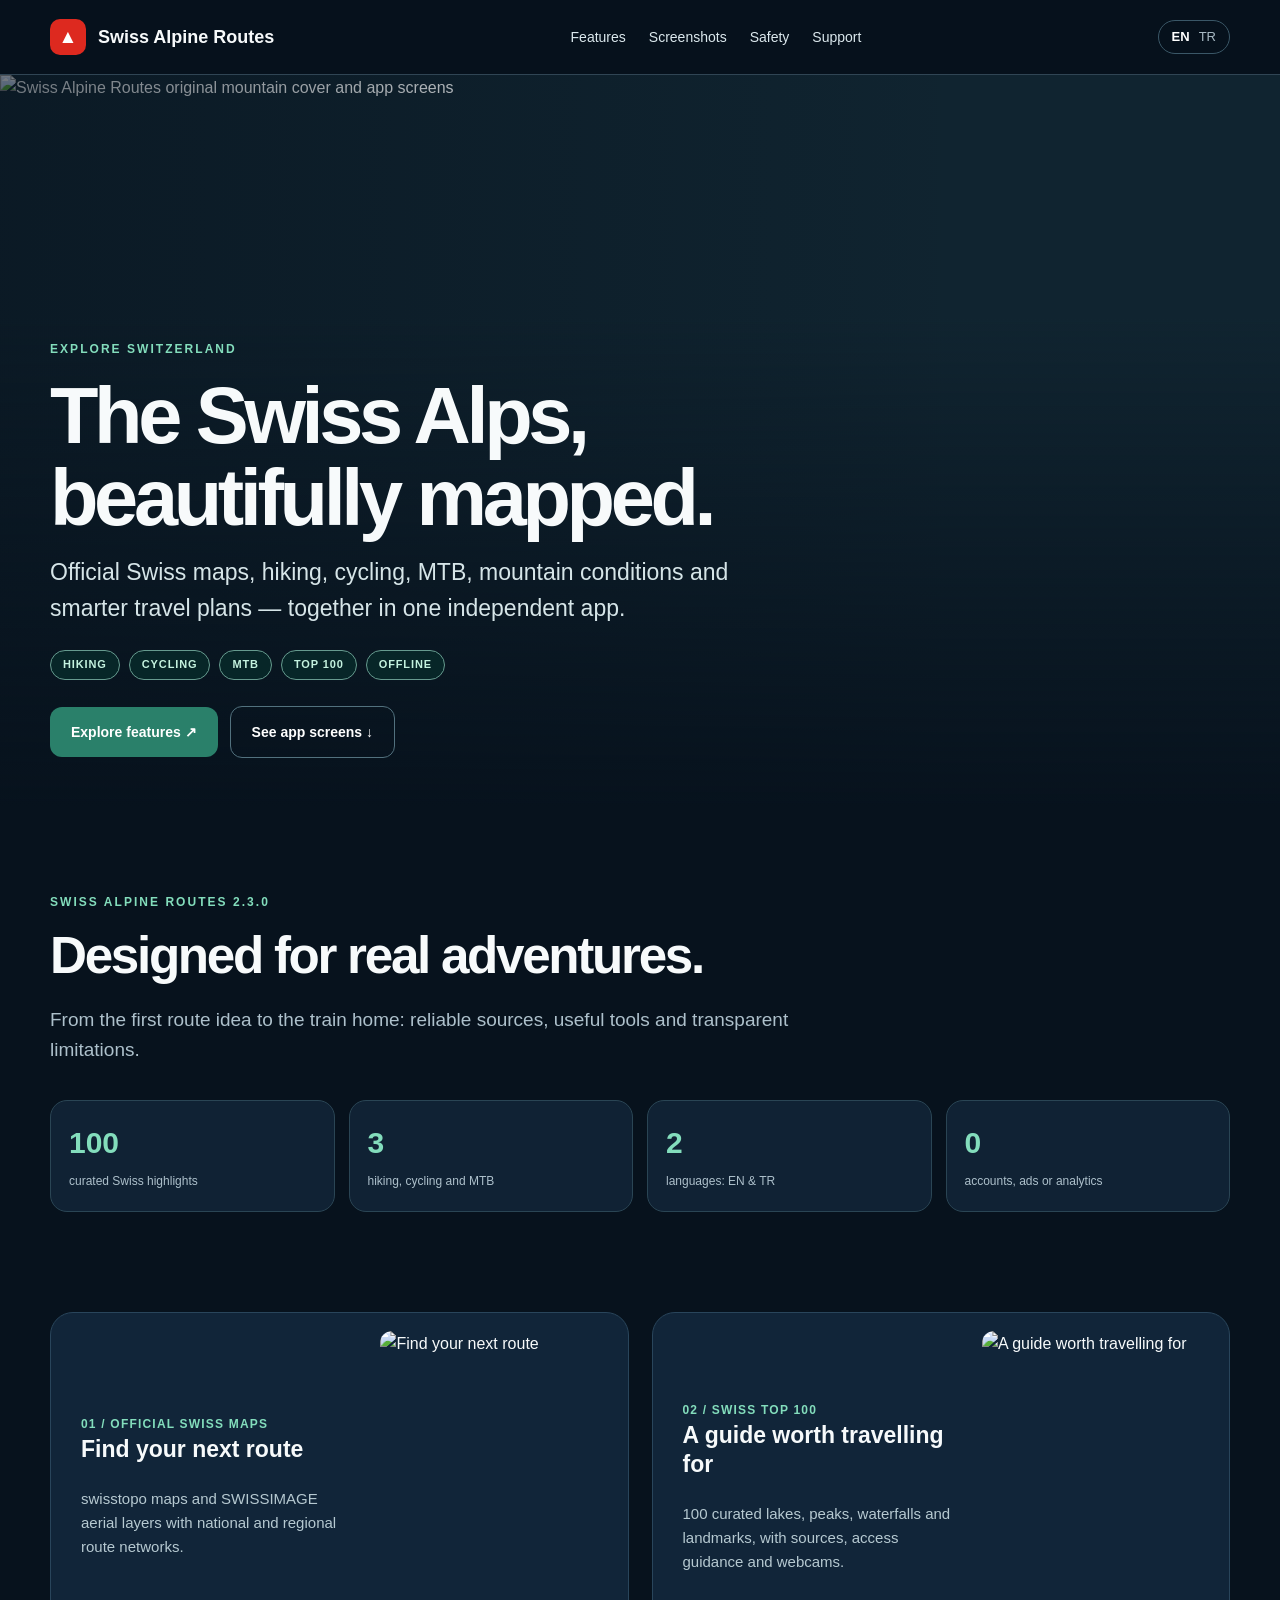
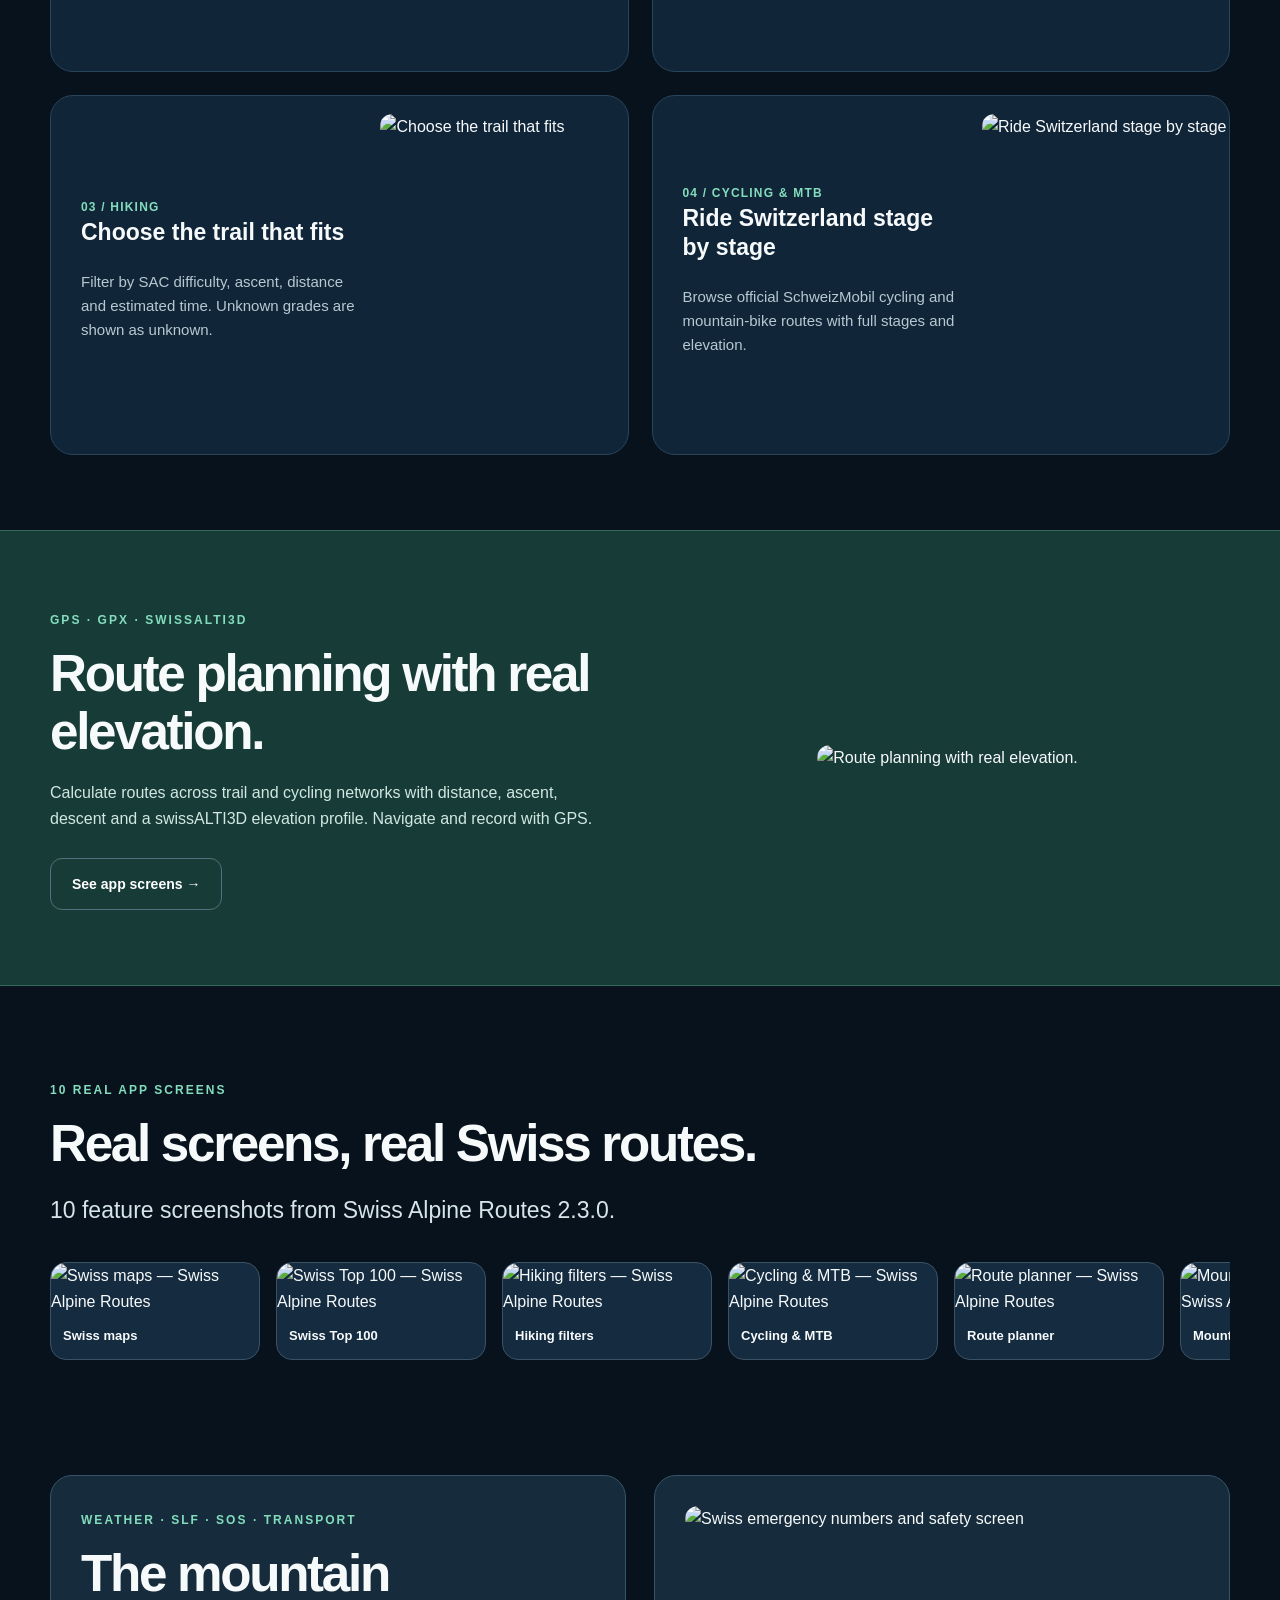
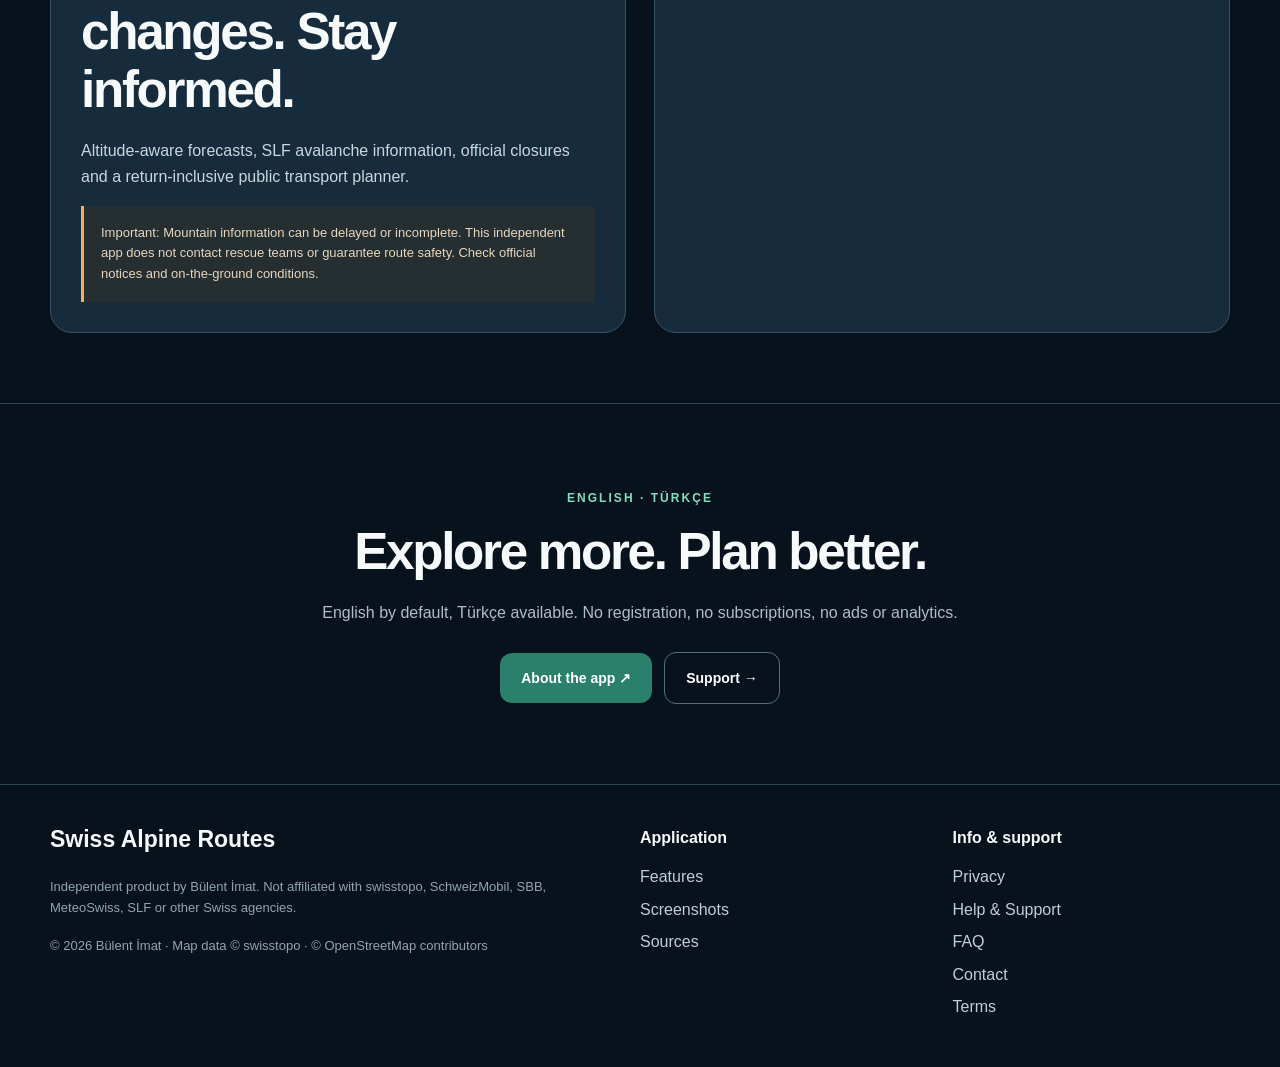
==== commit a8c55b2f: "Rebrand landing page to Swiss Alpine Routes with authentic screenshots" ====
--- a/index.html
+++ b/index.html
@@ -1 +1 @@
-<!doctype html><html lang="en"><head><meta charset="utf-8"><meta name="viewport" content="width=device-width,initial-scale=1,viewport-fit=cover"><meta name="theme-color" content="#07121d"><meta name="description" content="Official Swiss maps, hiking, cycling and MTB routes, mountain weather, offline navigation and smarter day trips — one complete companion for the Alps."><meta property="og:type" content="website"><meta property="og:title" content="Swiss Alpine Routes — Explore Switzerland. Beyond the map."><meta property="og:image" content="https://d2ol7oe51mr4n9.cloudfront.net/user_3Lum1zJjO96eiqJljGZPc2qT8El/f0a4d040-c71c-4648-866d-baaabba8f240.jpg"><link rel="canonical" href="https://isvicrerotam.com/"><link rel="alternate" hreflang="en" href="https://isvicrerotam.com/"><link rel="alternate" hreflang="tr" href="https://isvicrerotam.com/tr/"><link rel="stylesheet" href="/assets/swiss-alpine-2026.css?v=2"><title>Swiss Alpine Routes — Explore Switzerland</title></head><body><a class="skip" href="#main">Skip to content</a><header class="top"><div class="wrap nav"><a class="brand" href="/"><span class="mark" aria-hidden="true">▲</span> Swiss Alpine Routes</a><nav class="navlinks" aria-label="Main navigation"><a href="#features">Features</a><a href="#screens">Screens</a><a href="#safety">Safety</a><a href="/support/">Support</a></nav><div class="lang"><a class="current" href="/">EN</a><a class="" href="/tr/">TR</a></div></div></header><main id="main"><section class="hero"><img src="https://d2ol7oe51mr4n9.cloudfront.net/user_3Lum1zJjO96eiqJljGZPc2qT8El/f0a4d040-c71c-4648-866d-baaabba8f240.jpg" alt="Swiss Alpine Routes promotional cover showing its real mobile app screens" fetchpriority="high"><div class="wrap"><span class="kicker">SWISS ALPINE ROUTES · INDEPENDENT IOS APP</span><h1>Explore Switzerland. Beyond the map.</h1><p class="lead">Official Swiss maps, hiking, cycling and MTB routes, mountain weather, offline navigation and smarter day trips — one complete companion for the Alps.</p><div class="pills"><span>HIKING</span><span>CYCLING</span><span>MTB</span><span>SWISS TOP 100</span><span>OFFLINE</span></div><div class="actions"><a class="btn primary" href="#features">Discover the app ↗</a><a class="btn secondary" href="#screens">View real screens ↓</a></div></div></section><section class="wrap intro"><span class="kicker">EXPLORE · ROUTE · PLAN · STAY SAFE</span><h2>Every adventure starts with a better plan.</h2><p>Discover remarkable Swiss places, select a route, understand the elevation and weather, then plan the journey home. Source transparency and mountain safety are central to the experience.</p><div class="stats"><div class="stat"><b>100</b><small>curated places</small></div><div class="stat"><b>3</b><small>hiking, cycling & MTB</small></div><div class="stat"><b>2</b><small>languages: English & Türkçe</small></div><div class="stat"><b>0</b><small>accounts or ads</small></div></div></section><section class="wrap features" id="features"><span class="kicker">BUILT FOR SWITZERLAND</span><h2>One app. The Swiss Alps at your fingertips.</h2><p style="color:#b2c4ce">Maps and real route data, not generic travel suggestions.</p><div class="feature-grid"><article class="feature"><div class="copy"><span class="num">01 / SWISS MAPS</span><h3>The Swiss Alps, beautifully mapped</h3><p>swisstopo maps, SWISSIMAGE aerial imagery, route layers and place search.</p></div><img src="https://d2ol7oe51mr4n9.cloudfront.net/user_3Lum1zJjO96eiqJljGZPc2qT8El/e9d41b95-78ce-4635-8315-92839146fac9.jpg" alt="Swiss Alpine Routes SWISS MAPS app screenshot" loading="lazy"></article><article class="feature"><div class="copy"><span class="num">02 / SWISS TOP 100</span><h3>Discover places worth the journey</h3><p>100 editorially selected lakes, mountain peaks, landmarks and cultural highlights.</p></div><img src="https://d2ol7oe51mr4n9.cloudfront.net/user_3Lum1zJjO96eiqJljGZPc2qT8El/2bfd4524-18e3-4d39-be6f-49a15a530956.jpg" alt="Swiss Alpine Routes SWISS TOP 100 app screenshot" loading="lazy"></article><article class="feature"><div class="copy"><span class="num">03 / HIKING</span><h3>Find the right trail</h3><p>Filter by known SAC T1–T6 grades, distance, ascent and time. Unknown sections stay clearly marked.</p></div><img src="https://d2ol7oe51mr4n9.cloudfront.net/user_3Lum1zJjO96eiqJljGZPc2qT8El/bdd717a9-063c-4e4a-b59d-ac14eb368e91.jpg" alt="Swiss Alpine Routes HIKING app screenshot" loading="lazy"></article><article class="feature"><div class="copy"><span class="num">04 / CYCLING & MTB</span><h3>Ride the national routes</h3><p>Discover official SchweizMobil regional and national routes, stage by stage.</p></div><img src="https://d2ol7oe51mr4n9.cloudfront.net/user_3Lum1zJjO96eiqJljGZPc2qT8El/76138994-a21d-4349-8173-c0bc0b04d3dd.jpg" alt="Swiss Alpine Routes CYCLING & MTB app screenshot" loading="lazy"></article></div></section><section class="wide"><div class="wrap wide-inner"><div><span class="kicker">SWISSALTI3D · GPX · GPS</span><h2>Plan with real elevation data.</h2><p>Make a route on Switzerland’s trail network. Inspect distance, ascent and descent, estimated time and a swissALTI3D elevation profile before GPS navigation.</p><div class="pills"><span>ROUTE PLANNING</span><span>ELEVATION</span><span>OFFLINE</span></div></div><img loading="lazy" src="https://d2ol7oe51mr4n9.cloudfront.net/user_3Lum1zJjO96eiqJljGZPc2qT8El/da4cd8bd-4ee1-46f8-b30b-9b2b14bc7c4e.jpg" alt="Route planning and elevation profile"></div></section><section class="wrap gallery" id="screens"><span class="kicker">REAL APP SCREENSHOTS</span><h2>The real app. From map to mountain.</h2><p style="color:#bdced7">Explore the actual Swiss Alpine Routes 2.3.0 screens supplied by the developer.</p><div class="shot-rail"><div class="shot"><img loading="lazy" src="https://d2ol7oe51mr4n9.cloudfront.net/user_3Lum1zJjO96eiqJljGZPc2qT8El/e9d41b95-78ce-4635-8315-92839146fac9.jpg" alt="Swiss Maps screen"><strong>Swiss Maps</strong></div><div class="shot"><img loading="lazy" src="https://d2ol7oe51mr4n9.cloudfront.net/user_3Lum1zJjO96eiqJljGZPc2qT8El/2bfd4524-18e3-4d39-be6f-49a15a530956.jpg" alt="Swiss Top 100 screen"><strong>Swiss Top 100</strong></div><div class="shot"><img loading="lazy" src="https://d2ol7oe51mr4n9.cloudfront.net/user_3Lum1zJjO96eiqJljGZPc2qT8El/bdd717a9-063c-4e4a-b59d-ac14eb368e91.jpg" alt="Hiking screen"><strong>Hiking</strong></div><div class="shot"><img loading="lazy" src="https://d2ol7oe51mr4n9.cloudfront.net/user_3Lum1zJjO96eiqJljGZPc2qT8El/76138994-a21d-4349-8173-c0bc0b04d3dd.jpg" alt="Cycling & MTB screen"><strong>Cycling & MTB</strong></div><div class="shot"><img loading="lazy" src="https://d2ol7oe51mr4n9.cloudfront.net/user_3Lum1zJjO96eiqJljGZPc2qT8El/da4cd8bd-4ee1-46f8-b30b-9b2b14bc7c4e.jpg" alt="Route Planner screen"><strong>Route Planner</strong></div><div class="shot"><img loading="lazy" src="https://d2ol7oe51mr4n9.cloudfront.net/user_3Lum1zJjO96eiqJljGZPc2qT8El/c0a16655-6f16-4d06-9c37-704ad600eb4e.jpg" alt="Mountain Weather screen"><strong>Mountain Weather</strong></div><div class="shot"><img loading="lazy" src="https://d2ol7oe51mr4n9.cloudfront.net/user_3Lum1zJjO96eiqJljGZPc2qT8El/bf426376-087c-4d74-894b-f9a26552503f.jpg" alt="Offline & GPX screen"><strong>Offline & GPX</strong></div><div class="shot"><img loading="lazy" src="https://d2ol7oe51mr4n9.cloudfront.net/user_3Lum1zJjO96eiqJljGZPc2qT8El/2d5ec587-ade2-4d7b-ac67-d6da77e94d4b.jpg" alt="Safety screen"><strong>Safety</strong></div><div class="shot"><img loading="lazy" src="https://d2ol7oe51mr4n9.cloudfront.net/user_3Lum1zJjO96eiqJljGZPc2qT8El/818d6744-6f42-432c-93ff-8a074b19fb9f.jpg" alt="Public Transport screen"><strong>Public Transport</strong></div><div class="shot"><img loading="lazy" src="https://d2ol7oe51mr4n9.cloudfront.net/user_3Lum1zJjO96eiqJljGZPc2qT8El/ce9159c4-e411-4672-a0d2-be9d416270bd.jpg" alt="Languages screen"><strong>Languages</strong></div></div></section><section class="wrap safety" id="safety"><div><span class="kicker">WEATHER · SLF · SOS</span><h2>Mountain information when it matters.</h2><p>Elevation-aware weather forecasts, the SLF avalanche bulletin, Swiss trail closures and emergency numbers support preparation in changing alpine conditions.</p><ul><li>Elevation-aware MeteoSwiss model forecasts via Open-Meteo</li><li>SLF avalanche bulletin and official trail closures</li><li>112, 144 and Rega 1414, plus coordinates</li><li>Public transport day trips, outbound and return</li></ul><div class="notice">This independent app does not contact rescue services, guarantee safety or replace official warnings. Some functions need an internet connection.</div></div><div><img loading="lazy" src="https://d2ol7oe51mr4n9.cloudfront.net/user_3Lum1zJjO96eiqJljGZPc2qT8El/2d5ec587-ade2-4d7b-ac67-d6da77e94d4b.jpg" alt="Swiss emergency information"></div></section><section class="wrap last"><span class="kicker">ENGLISH · TÜRKÇE</span><h2>Your next Swiss journey starts here.</h2><p>Hike, ride or plan a day trip with clear, sourced information — in English or Türkçe.</p><div class="actions"><a class="btn primary" href="/support/">Support & contact ↗</a><a class="btn secondary" href="/about/#kaynaklar">Data sources ↗</a></div><p style="margin-top:20px;font-size:12px">iPhone & iPad · App Store listing not yet verified</p></section></main><footer class="footer"><div class="wrap footgrid"><div><a class="brand" href="/"><span class="mark">▲</span>Swiss Alpine Routes</a><p>Independent Swiss travel and outdoor app by Bülent İmat. Not affiliated with swisstopo, SBB, SchweizMobil, MeteoSwiss or SLF.</p><small>© 2026 Bülent İmat · © swisstopo · © OpenStreetMap contributors</small></div><div><h4>Product</h4><a href="/#features">Features</a><a href="/#screens">Screens</a><a href="/about/">About</a><a href="/support/">Support & contact</a></div><div><h4>Information</h4><a href="/privacy/">Privacy</a><a href="/terms/">Terms</a><a href="/faq/">FAQ</a><a href="/contact/">Contact</a></div></div></footer></body></html>+<!doctype html><html lang="en"><head><meta charset="utf-8"><meta name="viewport" content="width=device-width,initial-scale=1"><meta name="theme-color" content="#07121d"><meta name="description" content="Official Swiss maps, hiking, cycling, MTB, mountain conditions and smarter travel plans — together in one independent app."><meta name="referrer" content="strict-origin-when-cross-origin"><link rel="stylesheet" href="/assets/swiss-alpine-2026.css?v=2"><link rel="icon" href="/assets/icon-96.png"><title>The Swiss Alps, beautifully mapped. · Swiss Alpine Routes</title></head><body><a class="skip" href="#main">Skip to content</a><header class="top"><div class="wrap nav"><a class="brand" href="/"><span class="mark">▲</span>Swiss Alpine Routes</a><nav class="navlinks" aria-label="Main"><a href="/#features">Features</a><a href="/#screens">Screenshots</a><a href="/#safety">Safety</a><a href="/support/">Support</a></nav><div class="lang"><a href="/" lang="en" class="current" aria-current="page">EN</a><a href="/tr/" lang="tr" >TR</a></div></div></header><main id="main"><section class="hero"><img src="https://d2ol7oe51mr4n9.cloudfront.net/user_3Lum1zJjO96eiqJljGZPc2qT8El/f0a4d040-c71c-4648-866d-baaabba8f240.jpg" alt="Swiss Alpine Routes original mountain cover and app screens" fetchpriority="high"><div class="wrap"><span class="kicker">EXPLORE SWITZERLAND</span><h1>The Swiss Alps, beautifully mapped.</h1><p class="lead">Official Swiss maps, hiking, cycling, MTB, mountain conditions and smarter travel plans — together in one independent app.</p><div class="pills"><span>HIKING</span><span>CYCLING</span><span>MTB</span><span>TOP 100</span><span>OFFLINE</span></div><div class="actions"><a class="btn primary" href="#features">Explore features ↗</a><a class="btn secondary" href="#screens">See app screens ↓</a></div></div></section><section class="wrap intro"><span class="kicker">SWISS ALPINE ROUTES 2.3.0</span><h2>Designed for real adventures.</h2><p>From the first route idea to the train home: reliable sources, useful tools and transparent limitations.</p><div class="stats"><div class="stat"><b>100</b><small>curated Swiss highlights</small></div><div class="stat"><b>3</b><small>hiking, cycling and MTB</small></div><div class="stat"><b>2</b><small>languages: EN & TR</small></div><div class="stat"><b>0</b><small>accounts, ads or analytics</small></div></div></section><section class="wrap features" id="features"><div class="feature-grid"><article class="feature"><div class="copy"><span class="num">01 / OFFICIAL SWISS MAPS</span><h3>Find your next route</h3><p>swisstopo maps and SWISSIMAGE aerial layers with national and regional route networks.</p></div><img src="https://d2ol7oe51mr4n9.cloudfront.net/user_3Lum1zJjO96eiqJljGZPc2qT8El/e9d41b95-78ce-4635-8315-92839146fac9.jpg" alt="Find your next route" loading="lazy"></article><article class="feature"><div class="copy"><span class="num">02 / SWISS TOP 100</span><h3>A guide worth travelling for</h3><p>100 curated lakes, peaks, waterfalls and landmarks, with sources, access guidance and webcams.</p></div><img src="https://d2ol7oe51mr4n9.cloudfront.net/user_3Lum1zJjO96eiqJljGZPc2qT8El/2bfd4524-18e3-4d39-be6f-49a15a530956.jpg" alt="A guide worth travelling for" loading="lazy"></article><article class="feature"><div class="copy"><span class="num">03 / HIKING</span><h3>Choose the trail that fits</h3><p>Filter by SAC difficulty, ascent, distance and estimated time. Unknown grades are shown as unknown.</p></div><img src="https://d2ol7oe51mr4n9.cloudfront.net/user_3Lum1zJjO96eiqJljGZPc2qT8El/bdd717a9-063c-4e4a-b59d-ac14eb368e91.jpg" alt="Choose the trail that fits" loading="lazy"></article><article class="feature"><div class="copy"><span class="num">04 / CYCLING & MTB</span><h3>Ride Switzerland stage by stage</h3><p>Browse official SchweizMobil cycling and mountain-bike routes with full stages and elevation.</p></div><img src="https://d2ol7oe51mr4n9.cloudfront.net/user_3Lum1zJjO96eiqJljGZPc2qT8El/76138994-a21d-4349-8173-c0bc0b04d3dd.jpg" alt="Ride Switzerland stage by stage" loading="lazy"></article></div></section><section class="wide"><div class="wrap wide-inner"><div><span class="kicker">GPS · GPX · swissALTI3D</span><h2>Route planning with real elevation.</h2><p>Calculate routes across trail and cycling networks with distance, ascent, descent and a swissALTI3D elevation profile. Navigate and record with GPS.</p><div class="actions"><a class="btn secondary" href="#screens">See app screens →</a></div></div><img src="https://d2ol7oe51mr4n9.cloudfront.net/user_3Lum1zJjO96eiqJljGZPc2qT8El/da4cd8bd-4ee1-46f8-b30b-9b2b14bc7c4e.jpg" alt="Route planning with real elevation." loading="lazy"></div></section><section class="wrap gallery" id="screens"><span class="kicker">10 REAL APP SCREENS</span><h2>Real screens, real Swiss routes.</h2><p class="lead">10 feature screenshots from Swiss Alpine Routes 2.3.0.</p><div class="shot-rail"><div class="shot"><img src="https://d2ol7oe51mr4n9.cloudfront.net/user_3Lum1zJjO96eiqJljGZPc2qT8El/e9d41b95-78ce-4635-8315-92839146fac9.jpg" loading="lazy" alt="Swiss maps — Swiss Alpine Routes"><strong>Swiss maps</strong></div><div class="shot"><img src="https://d2ol7oe51mr4n9.cloudfront.net/user_3Lum1zJjO96eiqJljGZPc2qT8El/2bfd4524-18e3-4d39-be6f-49a15a530956.jpg" loading="lazy" alt="Swiss Top 100 — Swiss Alpine Routes"><strong>Swiss Top 100</strong></div><div class="shot"><img src="https://d2ol7oe51mr4n9.cloudfront.net/user_3Lum1zJjO96eiqJljGZPc2qT8El/bdd717a9-063c-4e4a-b59d-ac14eb368e91.jpg" loading="lazy" alt="Hiking filters — Swiss Alpine Routes"><strong>Hiking filters</strong></div><div class="shot"><img src="https://d2ol7oe51mr4n9.cloudfront.net/user_3Lum1zJjO96eiqJljGZPc2qT8El/76138994-a21d-4349-8173-c0bc0b04d3dd.jpg" loading="lazy" alt="Cycling & MTB — Swiss Alpine Routes"><strong>Cycling & MTB</strong></div><div class="shot"><img src="https://d2ol7oe51mr4n9.cloudfront.net/user_3Lum1zJjO96eiqJljGZPc2qT8El/da4cd8bd-4ee1-46f8-b30b-9b2b14bc7c4e.jpg" loading="lazy" alt="Route planner — Swiss Alpine Routes"><strong>Route planner</strong></div><div class="shot"><img src="https://d2ol7oe51mr4n9.cloudfront.net/user_3Lum1zJjO96eiqJljGZPc2qT8El/c0a16655-6f16-4d06-9c37-704ad600eb4e.jpg" loading="lazy" alt="Mountain weather — Swiss Alpine Routes"><strong>Mountain weather</strong></div><div class="shot"><img src="https://d2ol7oe51mr4n9.cloudfront.net/user_3Lum1zJjO96eiqJljGZPc2qT8El/bf426376-087c-4d74-894b-f9a26552503f.jpg" loading="lazy" alt="Offline, GPX & GPS — Swiss Alpine Routes"><strong>Offline, GPX & GPS</strong></div><div class="shot"><img src="https://d2ol7oe51mr4n9.cloudfront.net/user_3Lum1zJjO96eiqJljGZPc2qT8El/2d5ec587-ade2-4d7b-ac67-d6da77e94d4b.jpg" loading="lazy" alt="Safety — Swiss Alpine Routes"><strong>Safety</strong></div><div class="shot"><img src="https://d2ol7oe51mr4n9.cloudfront.net/user_3Lum1zJjO96eiqJljGZPc2qT8El/818d6744-6f42-432c-93ff-8a074b19fb9f.jpg" loading="lazy" alt="Train and bus — Swiss Alpine Routes"><strong>Train and bus</strong></div><div class="shot"><img src="https://d2ol7oe51mr4n9.cloudfront.net/user_3Lum1zJjO96eiqJljGZPc2qT8El/ce9159c4-e411-4672-a0d2-be9d416270bd.jpg" loading="lazy" alt="English & Türkçe — Swiss Alpine Routes"><strong>English & Türkçe</strong></div></div></section><section class="wrap safety" id="safety"><div><span class="kicker">WEATHER · SLF · SOS · TRANSPORT</span><h2>The mountain changes. Stay informed.</h2><p>Altitude-aware forecasts, SLF avalanche information, official closures and a return-inclusive public transport planner.</p><div class="notice">Important: Mountain information can be delayed or incomplete. This independent app does not contact rescue teams or guarantee route safety. Check official notices and on-the-ground conditions.</div></div><div><img src="https://d2ol7oe51mr4n9.cloudfront.net/user_3Lum1zJjO96eiqJljGZPc2qT8El/2d5ec587-ade2-4d7b-ac67-d6da77e94d4b.jpg" alt="Swiss emergency numbers and safety screen" loading="lazy"></div></section><section class="last"><div class="wrap"><span class="kicker">ENGLISH · TÜRKÇE</span><h2>Explore more. Plan better.</h2><p>English by default, Türkçe available. No registration, no subscriptions, no ads or analytics.</p><div class="actions"><a class="btn primary" href="/about/">About the app ↗</a><a class="btn secondary" href="/support/">Support →</a></div></div></section></main><footer class="footer"><div class="wrap footgrid"><div><h3>Swiss Alpine Routes</h3><p>Independent product by Bülent İmat. Not affiliated with swisstopo, SchweizMobil, SBB, MeteoSwiss, SLF or other Swiss agencies.</p><small>© 2026 Bülent İmat · Map data © swisstopo · © OpenStreetMap contributors</small></div><div><h4>Application</h4><a href="/#features">Features</a><a href="/#screens">Screenshots</a><a href="/about/">Sources</a></div><div><h4>Info & support</h4><a href="/privacy/">Privacy</a><a href="/support/">Help & Support</a><a href="/faq/">FAQ</a><a href="/contact/">Contact</a><a href="/terms/">Terms</a></div></div></footer></body></html>
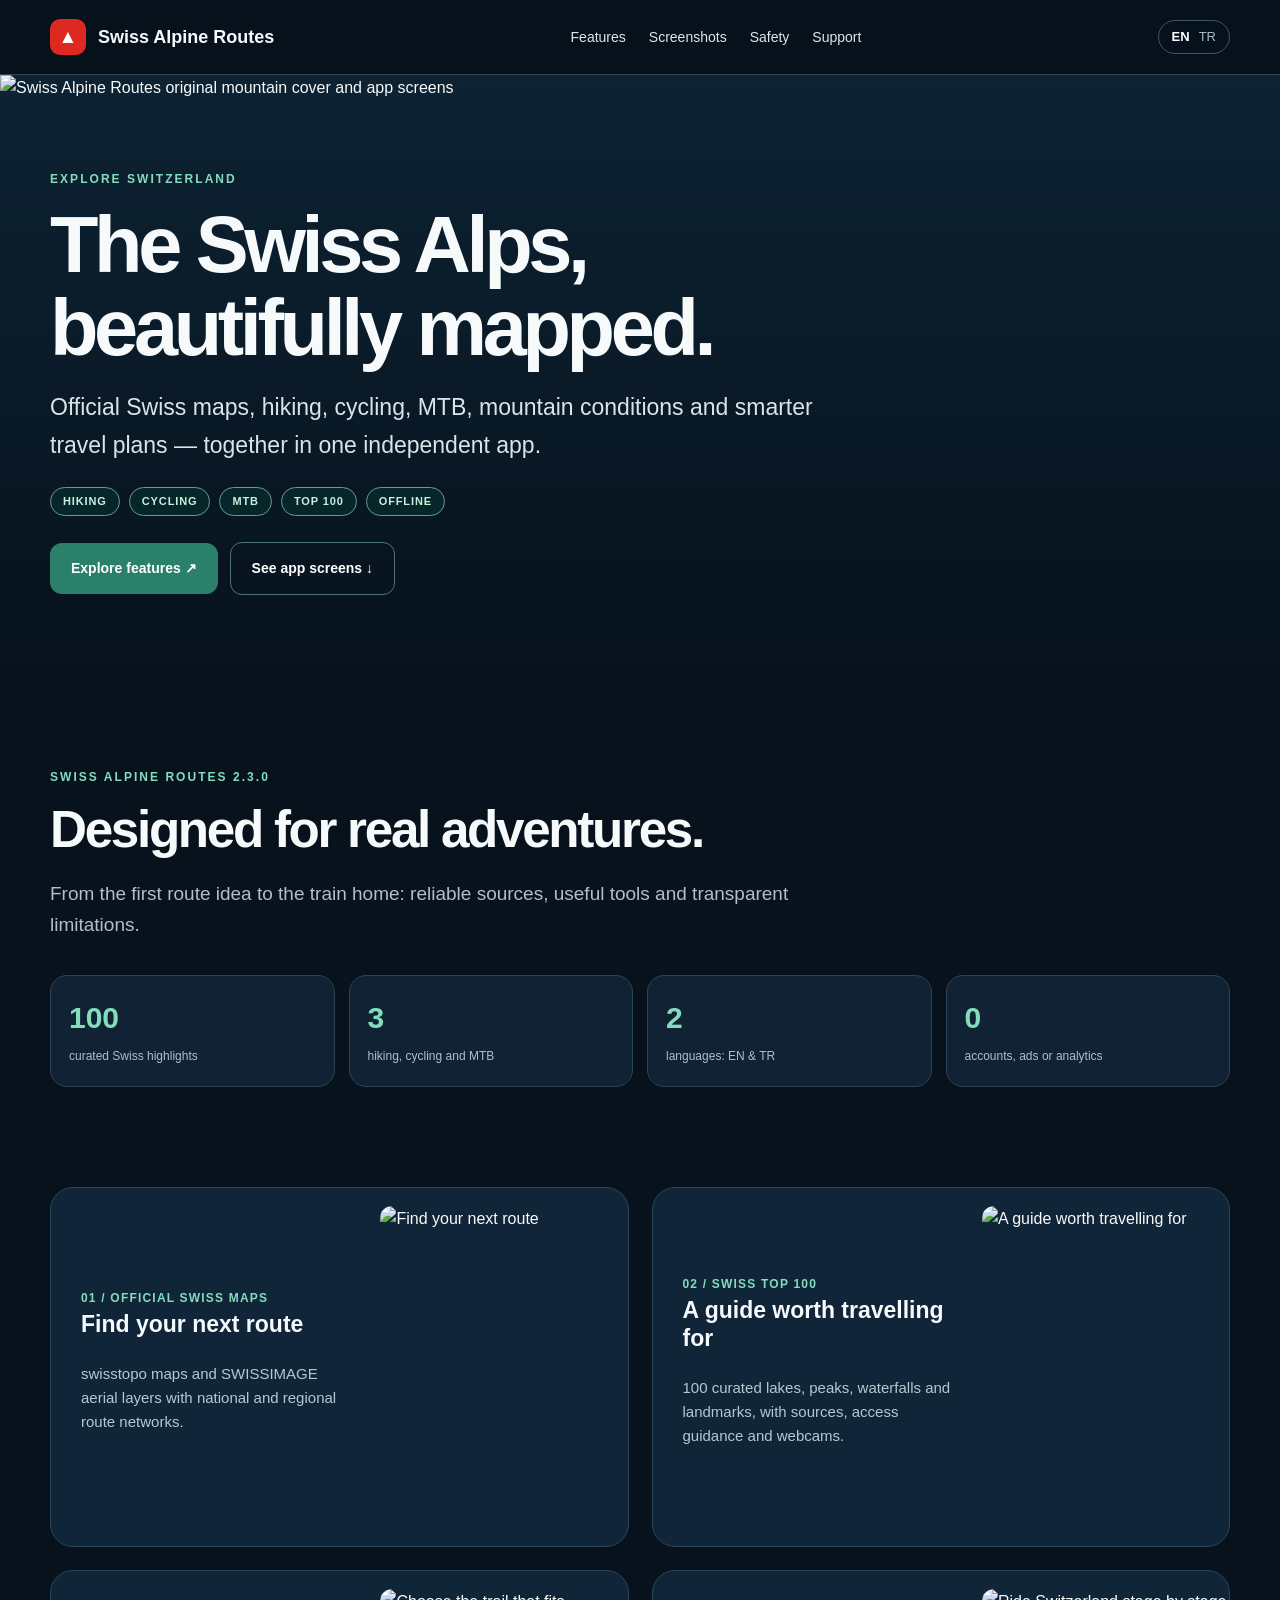
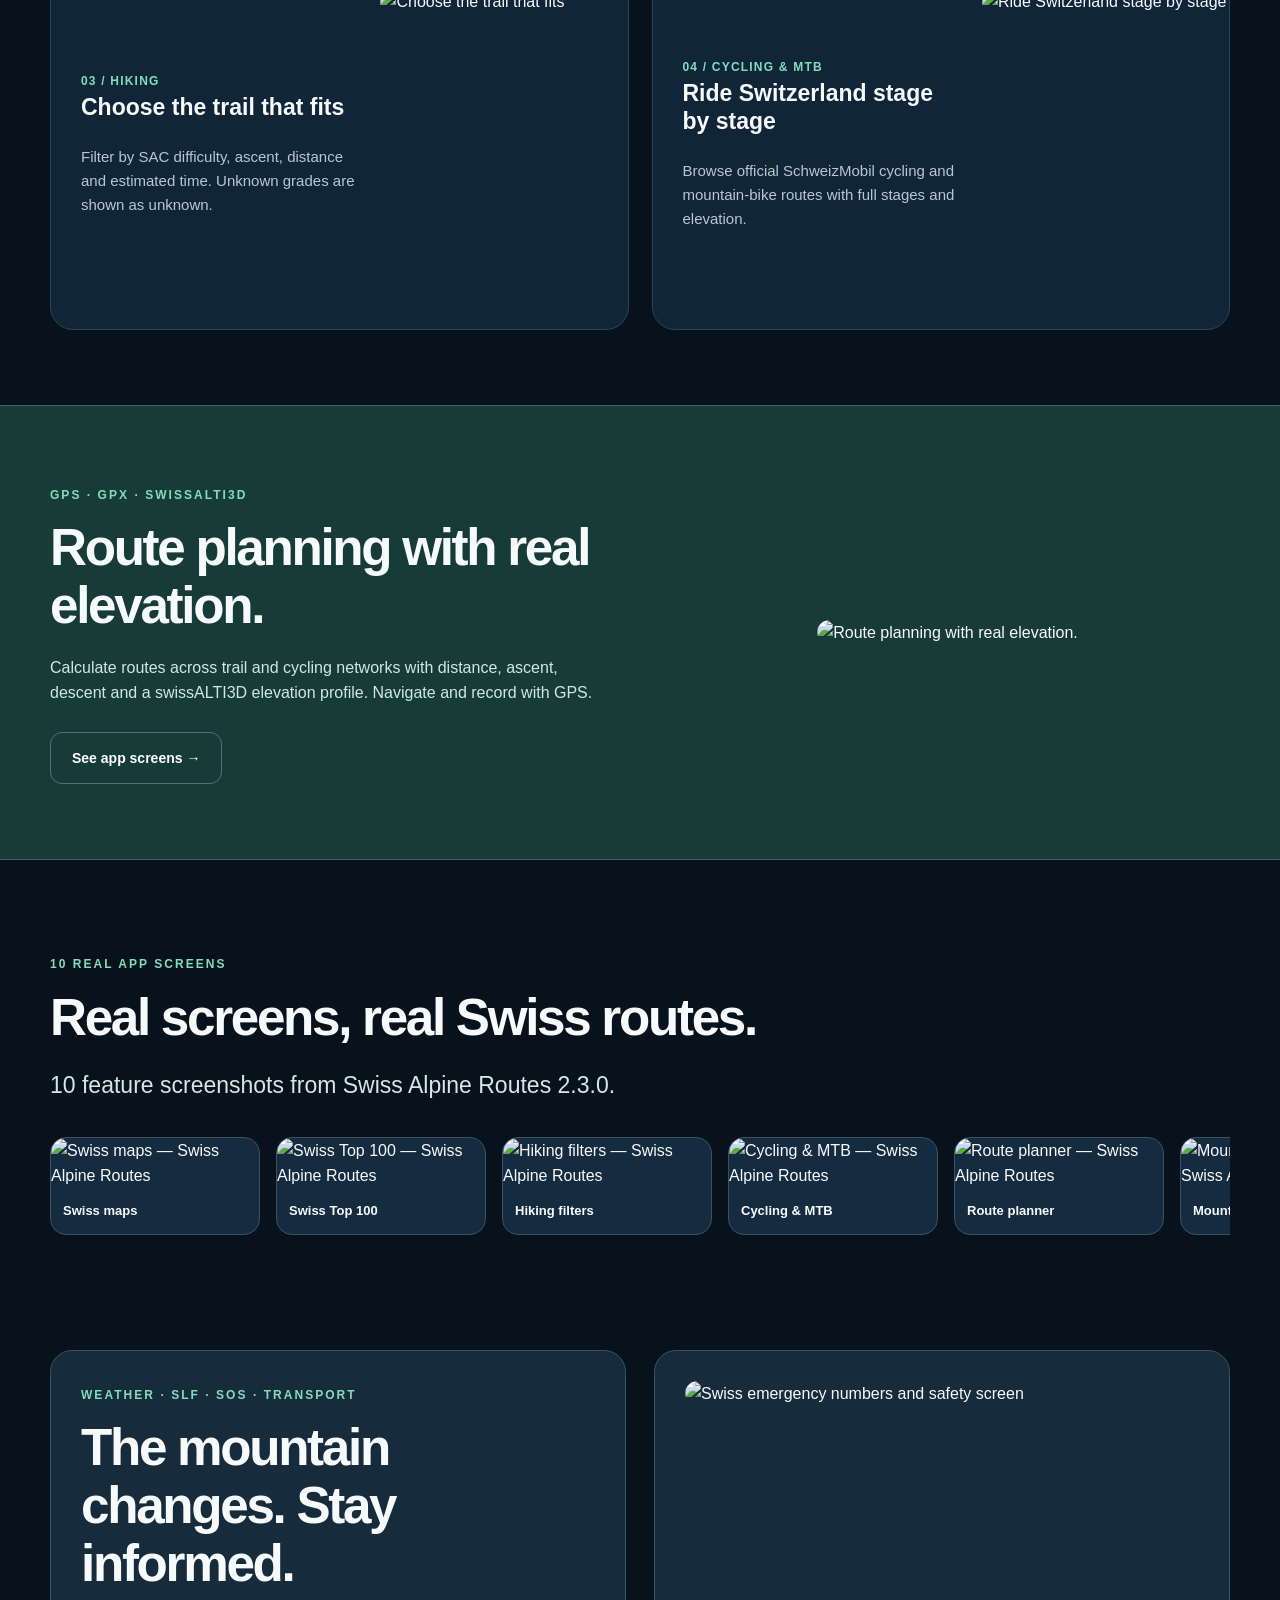
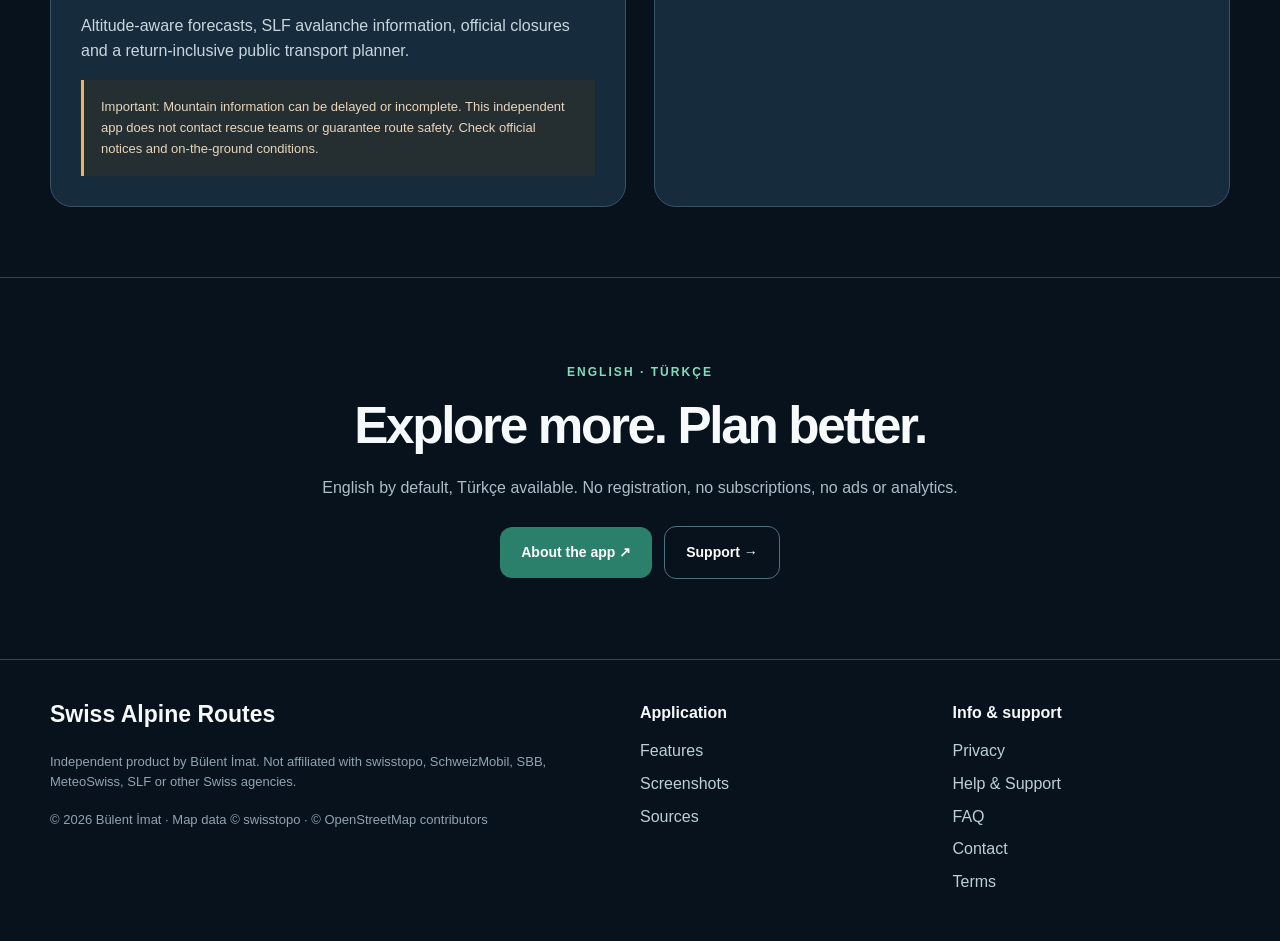
==== commit 39d4fdd0: "Refresh hero styling on English landing page" ====
--- a/index.html
+++ b/index.html
@@ -1 +1 @@
-<!doctype html><html lang="en"><head><meta charset="utf-8"><meta name="viewport" content="width=device-width,initial-scale=1"><meta name="theme-color" content="#07121d"><meta name="description" content="Official Swiss maps, hiking, cycling, MTB, mountain conditions and smarter travel plans — together in one independent app."><meta name="referrer" content="strict-origin-when-cross-origin"><link rel="stylesheet" href="/assets/swiss-alpine-2026.css?v=2"><link rel="icon" href="/assets/icon-96.png"><title>The Swiss Alps, beautifully mapped. · Swiss Alpine Routes</title></head><body><a class="skip" href="#main">Skip to content</a><header class="top"><div class="wrap nav"><a class="brand" href="/"><span class="mark">▲</span>Swiss Alpine Routes</a><nav class="navlinks" aria-label="Main"><a href="/#features">Features</a><a href="/#screens">Screenshots</a><a href="/#safety">Safety</a><a href="/support/">Support</a></nav><div class="lang"><a href="/" lang="en" class="current" aria-current="page">EN</a><a href="/tr/" lang="tr" >TR</a></div></div></header><main id="main"><section class="hero"><img src="https://d2ol7oe51mr4n9.cloudfront.net/user_3Lum1zJjO96eiqJljGZPc2qT8El/f0a4d040-c71c-4648-866d-baaabba8f240.jpg" alt="Swiss Alpine Routes original mountain cover and app screens" fetchpriority="high"><div class="wrap"><span class="kicker">EXPLORE SWITZERLAND</span><h1>The Swiss Alps, beautifully mapped.</h1><p class="lead">Official Swiss maps, hiking, cycling, MTB, mountain conditions and smarter travel plans — together in one independent app.</p><div class="pills"><span>HIKING</span><span>CYCLING</span><span>MTB</span><span>TOP 100</span><span>OFFLINE</span></div><div class="actions"><a class="btn primary" href="#features">Explore features ↗</a><a class="btn secondary" href="#screens">See app screens ↓</a></div></div></section><section class="wrap intro"><span class="kicker">SWISS ALPINE ROUTES 2.3.0</span><h2>Designed for real adventures.</h2><p>From the first route idea to the train home: reliable sources, useful tools and transparent limitations.</p><div class="stats"><div class="stat"><b>100</b><small>curated Swiss highlights</small></div><div class="stat"><b>3</b><small>hiking, cycling and MTB</small></div><div class="stat"><b>2</b><small>languages: EN & TR</small></div><div class="stat"><b>0</b><small>accounts, ads or analytics</small></div></div></section><section class="wrap features" id="features"><div class="feature-grid"><article class="feature"><div class="copy"><span class="num">01 / OFFICIAL SWISS MAPS</span><h3>Find your next route</h3><p>swisstopo maps and SWISSIMAGE aerial layers with national and regional route networks.</p></div><img src="https://d2ol7oe51mr4n9.cloudfront.net/user_3Lum1zJjO96eiqJljGZPc2qT8El/e9d41b95-78ce-4635-8315-92839146fac9.jpg" alt="Find your next route" loading="lazy"></article><article class="feature"><div class="copy"><span class="num">02 / SWISS TOP 100</span><h3>A guide worth travelling for</h3><p>100 curated lakes, peaks, waterfalls and landmarks, with sources, access guidance and webcams.</p></div><img src="https://d2ol7oe51mr4n9.cloudfront.net/user_3Lum1zJjO96eiqJljGZPc2qT8El/2bfd4524-18e3-4d39-be6f-49a15a530956.jpg" alt="A guide worth travelling for" loading="lazy"></article><article class="feature"><div class="copy"><span class="num">03 / HIKING</span><h3>Choose the trail that fits</h3><p>Filter by SAC difficulty, ascent, distance and estimated time. Unknown grades are shown as unknown.</p></div><img src="https://d2ol7oe51mr4n9.cloudfront.net/user_3Lum1zJjO96eiqJljGZPc2qT8El/bdd717a9-063c-4e4a-b59d-ac14eb368e91.jpg" alt="Choose the trail that fits" loading="lazy"></article><article class="feature"><div class="copy"><span class="num">04 / CYCLING & MTB</span><h3>Ride Switzerland stage by stage</h3><p>Browse official SchweizMobil cycling and mountain-bike routes with full stages and elevation.</p></div><img src="https://d2ol7oe51mr4n9.cloudfront.net/user_3Lum1zJjO96eiqJljGZPc2qT8El/76138994-a21d-4349-8173-c0bc0b04d3dd.jpg" alt="Ride Switzerland stage by stage" loading="lazy"></article></div></section><section class="wide"><div class="wrap wide-inner"><div><span class="kicker">GPS · GPX · swissALTI3D</span><h2>Route planning with real elevation.</h2><p>Calculate routes across trail and cycling networks with distance, ascent, descent and a swissALTI3D elevation profile. Navigate and record with GPS.</p><div class="actions"><a class="btn secondary" href="#screens">See app screens →</a></div></div><img src="https://d2ol7oe51mr4n9.cloudfront.net/user_3Lum1zJjO96eiqJljGZPc2qT8El/da4cd8bd-4ee1-46f8-b30b-9b2b14bc7c4e.jpg" alt="Route planning with real elevation." loading="lazy"></div></section><section class="wrap gallery" id="screens"><span class="kicker">10 REAL APP SCREENS</span><h2>Real screens, real Swiss routes.</h2><p class="lead">10 feature screenshots from Swiss Alpine Routes 2.3.0.</p><div class="shot-rail"><div class="shot"><img src="https://d2ol7oe51mr4n9.cloudfront.net/user_3Lum1zJjO96eiqJljGZPc2qT8El/e9d41b95-78ce-4635-8315-92839146fac9.jpg" loading="lazy" alt="Swiss maps — Swiss Alpine Routes"><strong>Swiss maps</strong></div><div class="shot"><img src="https://d2ol7oe51mr4n9.cloudfront.net/user_3Lum1zJjO96eiqJljGZPc2qT8El/2bfd4524-18e3-4d39-be6f-49a15a530956.jpg" loading="lazy" alt="Swiss Top 100 — Swiss Alpine Routes"><strong>Swiss Top 100</strong></div><div class="shot"><img src="https://d2ol7oe51mr4n9.cloudfront.net/user_3Lum1zJjO96eiqJljGZPc2qT8El/bdd717a9-063c-4e4a-b59d-ac14eb368e91.jpg" loading="lazy" alt="Hiking filters — Swiss Alpine Routes"><strong>Hiking filters</strong></div><div class="shot"><img src="https://d2ol7oe51mr4n9.cloudfront.net/user_3Lum1zJjO96eiqJljGZPc2qT8El/76138994-a21d-4349-8173-c0bc0b04d3dd.jpg" loading="lazy" alt="Cycling & MTB — Swiss Alpine Routes"><strong>Cycling & MTB</strong></div><div class="shot"><img src="https://d2ol7oe51mr4n9.cloudfront.net/user_3Lum1zJjO96eiqJljGZPc2qT8El/da4cd8bd-4ee1-46f8-b30b-9b2b14bc7c4e.jpg" loading="lazy" alt="Route planner — Swiss Alpine Routes"><strong>Route planner</strong></div><div class="shot"><img src="https://d2ol7oe51mr4n9.cloudfront.net/user_3Lum1zJjO96eiqJljGZPc2qT8El/c0a16655-6f16-4d06-9c37-704ad600eb4e.jpg" loading="lazy" alt="Mountain weather — Swiss Alpine Routes"><strong>Mountain weather</strong></div><div class="shot"><img src="https://d2ol7oe51mr4n9.cloudfront.net/user_3Lum1zJjO96eiqJljGZPc2qT8El/bf426376-087c-4d74-894b-f9a26552503f.jpg" loading="lazy" alt="Offline, GPX & GPS — Swiss Alpine Routes"><strong>Offline, GPX & GPS</strong></div><div class="shot"><img src="https://d2ol7oe51mr4n9.cloudfront.net/user_3Lum1zJjO96eiqJljGZPc2qT8El/2d5ec587-ade2-4d7b-ac67-d6da77e94d4b.jpg" loading="lazy" alt="Safety — Swiss Alpine Routes"><strong>Safety</strong></div><div class="shot"><img src="https://d2ol7oe51mr4n9.cloudfront.net/user_3Lum1zJjO96eiqJljGZPc2qT8El/818d6744-6f42-432c-93ff-8a074b19fb9f.jpg" loading="lazy" alt="Train and bus — Swiss Alpine Routes"><strong>Train and bus</strong></div><div class="shot"><img src="https://d2ol7oe51mr4n9.cloudfront.net/user_3Lum1zJjO96eiqJljGZPc2qT8El/ce9159c4-e411-4672-a0d2-be9d416270bd.jpg" loading="lazy" alt="English & Türkçe — Swiss Alpine Routes"><strong>English & Türkçe</strong></div></div></section><section class="wrap safety" id="safety"><div><span class="kicker">WEATHER · SLF · SOS · TRANSPORT</span><h2>The mountain changes. Stay informed.</h2><p>Altitude-aware forecasts, SLF avalanche information, official closures and a return-inclusive public transport planner.</p><div class="notice">Important: Mountain information can be delayed or incomplete. This independent app does not contact rescue teams or guarantee route safety. Check official notices and on-the-ground conditions.</div></div><div><img src="https://d2ol7oe51mr4n9.cloudfront.net/user_3Lum1zJjO96eiqJljGZPc2qT8El/2d5ec587-ade2-4d7b-ac67-d6da77e94d4b.jpg" alt="Swiss emergency numbers and safety screen" loading="lazy"></div></section><section class="last"><div class="wrap"><span class="kicker">ENGLISH · TÜRKÇE</span><h2>Explore more. Plan better.</h2><p>English by default, Türkçe available. No registration, no subscriptions, no ads or analytics.</p><div class="actions"><a class="btn primary" href="/about/">About the app ↗</a><a class="btn secondary" href="/support/">Support →</a></div></div></section></main><footer class="footer"><div class="wrap footgrid"><div><h3>Swiss Alpine Routes</h3><p>Independent product by Bülent İmat. Not affiliated with swisstopo, SchweizMobil, SBB, MeteoSwiss, SLF or other Swiss agencies.</p><small>© 2026 Bülent İmat · Map data © swisstopo · © OpenStreetMap contributors</small></div><div><h4>Application</h4><a href="/#features">Features</a><a href="/#screens">Screenshots</a><a href="/about/">Sources</a></div><div><h4>Info & support</h4><a href="/privacy/">Privacy</a><a href="/support/">Help & Support</a><a href="/faq/">FAQ</a><a href="/contact/">Contact</a><a href="/terms/">Terms</a></div></div></footer></body></html>+<!doctype html><html lang="en"><head><meta charset="utf-8"><meta name="viewport" content="width=device-width,initial-scale=1"><meta name="theme-color" content="#07121d"><meta name="description" content="Official Swiss maps, hiking, cycling, MTB, mountain conditions and smarter travel plans — together in one independent app."><meta name="referrer" content="strict-origin-when-cross-origin"><link rel="stylesheet" href="/assets/swiss-alpine-2026.css?v=20261122-hero-fix"><link rel="icon" href="/assets/icon-96.png"><title>The Swiss Alps, beautifully mapped. · Swiss Alpine Routes</title></head><body><a class="skip" href="#main">Skip to content</a><header class="top"><div class="wrap nav"><a class="brand" href="/"><span class="mark">▲</span>Swiss Alpine Routes</a><nav class="navlinks" aria-label="Main"><a href="/#features">Features</a><a href="/#screens">Screenshots</a><a href="/#safety">Safety</a><a href="/support/">Support</a></nav><div class="lang"><a href="/" lang="en" class="current" aria-current="page">EN</a><a href="/tr/" lang="tr" >TR</a></div></div></header><main id="main"><section class="hero"><img src="https://d2ol7oe51mr4n9.cloudfront.net/user_3Lum1zJjO96eiqJljGZPc2qT8El/f0a4d040-c71c-4648-866d-baaabba8f240.jpg" alt="Swiss Alpine Routes original mountain cover and app screens" fetchpriority="high"><div class="wrap"><span class="kicker">EXPLORE SWITZERLAND</span><h1>The Swiss Alps, beautifully mapped.</h1><p class="lead">Official Swiss maps, hiking, cycling, MTB, mountain conditions and smarter travel plans — together in one independent app.</p><div class="pills"><span>HIKING</span><span>CYCLING</span><span>MTB</span><span>TOP 100</span><span>OFFLINE</span></div><div class="actions"><a class="btn primary" href="#features">Explore features ↗</a><a class="btn secondary" href="#screens">See app screens ↓</a></div></div></section><section class="wrap intro"><span class="kicker">SWISS ALPINE ROUTES 2.3.0</span><h2>Designed for real adventures.</h2><p>From the first route idea to the train home: reliable sources, useful tools and transparent limitations.</p><div class="stats"><div class="stat"><b>100</b><small>curated Swiss highlights</small></div><div class="stat"><b>3</b><small>hiking, cycling and MTB</small></div><div class="stat"><b>2</b><small>languages: EN & TR</small></div><div class="stat"><b>0</b><small>accounts, ads or analytics</small></div></div></section><section class="wrap features" id="features"><div class="feature-grid"><article class="feature"><div class="copy"><span class="num">01 / OFFICIAL SWISS MAPS</span><h3>Find your next route</h3><p>swisstopo maps and SWISSIMAGE aerial layers with national and regional route networks.</p></div><img src="https://d2ol7oe51mr4n9.cloudfront.net/user_3Lum1zJjO96eiqJljGZPc2qT8El/e9d41b95-78ce-4635-8315-92839146fac9.jpg" alt="Find your next route" loading="lazy"></article><article class="feature"><div class="copy"><span class="num">02 / SWISS TOP 100</span><h3>A guide worth travelling for</h3><p>100 curated lakes, peaks, waterfalls and landmarks, with sources, access guidance and webcams.</p></div><img src="https://d2ol7oe51mr4n9.cloudfront.net/user_3Lum1zJjO96eiqJljGZPc2qT8El/2bfd4524-18e3-4d39-be6f-49a15a530956.jpg" alt="A guide worth travelling for" loading="lazy"></article><article class="feature"><div class="copy"><span class="num">03 / HIKING</span><h3>Choose the trail that fits</h3><p>Filter by SAC difficulty, ascent, distance and estimated time. Unknown grades are shown as unknown.</p></div><img src="https://d2ol7oe51mr4n9.cloudfront.net/user_3Lum1zJjO96eiqJljGZPc2qT8El/bdd717a9-063c-4e4a-b59d-ac14eb368e91.jpg" alt="Choose the trail that fits" loading="lazy"></article><article class="feature"><div class="copy"><span class="num">04 / CYCLING & MTB</span><h3>Ride Switzerland stage by stage</h3><p>Browse official SchweizMobil cycling and mountain-bike routes with full stages and elevation.</p></div><img src="https://d2ol7oe51mr4n9.cloudfront.net/user_3Lum1zJjO96eiqJljGZPc2qT8El/76138994-a21d-4349-8173-c0bc0b04d3dd.jpg" alt="Ride Switzerland stage by stage" loading="lazy"></article></div></section><section class="wide"><div class="wrap wide-inner"><div><span class="kicker">GPS · GPX · swissALTI3D</span><h2>Route planning with real elevation.</h2><p>Calculate routes across trail and cycling networks with distance, ascent, descent and a swissALTI3D elevation profile. Navigate and record with GPS.</p><div class="actions"><a class="btn secondary" href="#screens">See app screens →</a></div></div><img src="https://d2ol7oe51mr4n9.cloudfront.net/user_3Lum1zJjO96eiqJljGZPc2qT8El/da4cd8bd-4ee1-46f8-b30b-9b2b14bc7c4e.jpg" alt="Route planning with real elevation." loading="lazy"></div></section><section class="wrap gallery" id="screens"><span class="kicker">10 REAL APP SCREENS</span><h2>Real screens, real Swiss routes.</h2><p class="lead">10 feature screenshots from Swiss Alpine Routes 2.3.0.</p><div class="shot-rail"><div class="shot"><img src="https://d2ol7oe51mr4n9.cloudfront.net/user_3Lum1zJjO96eiqJljGZPc2qT8El/e9d41b95-78ce-4635-8315-92839146fac9.jpg" loading="lazy" alt="Swiss maps — Swiss Alpine Routes"><strong>Swiss maps</strong></div><div class="shot"><img src="https://d2ol7oe51mr4n9.cloudfront.net/user_3Lum1zJjO96eiqJljGZPc2qT8El/2bfd4524-18e3-4d39-be6f-49a15a530956.jpg" loading="lazy" alt="Swiss Top 100 — Swiss Alpine Routes"><strong>Swiss Top 100</strong></div><div class="shot"><img src="https://d2ol7oe51mr4n9.cloudfront.net/user_3Lum1zJjO96eiqJljGZPc2qT8El/bdd717a9-063c-4e4a-b59d-ac14eb368e91.jpg" loading="lazy" alt="Hiking filters — Swiss Alpine Routes"><strong>Hiking filters</strong></div><div class="shot"><img src="https://d2ol7oe51mr4n9.cloudfront.net/user_3Lum1zJjO96eiqJljGZPc2qT8El/76138994-a21d-4349-8173-c0bc0b04d3dd.jpg" loading="lazy" alt="Cycling & MTB — Swiss Alpine Routes"><strong>Cycling & MTB</strong></div><div class="shot"><img src="https://d2ol7oe51mr4n9.cloudfront.net/user_3Lum1zJjO96eiqJljGZPc2qT8El/da4cd8bd-4ee1-46f8-b30b-9b2b14bc7c4e.jpg" loading="lazy" alt="Route planner — Swiss Alpine Routes"><strong>Route planner</strong></div><div class="shot"><img src="https://d2ol7oe51mr4n9.cloudfront.net/user_3Lum1zJjO96eiqJljGZPc2qT8El/c0a16655-6f16-4d06-9c37-704ad600eb4e.jpg" loading="lazy" alt="Mountain weather — Swiss Alpine Routes"><strong>Mountain weather</strong></div><div class="shot"><img src="https://d2ol7oe51mr4n9.cloudfront.net/user_3Lum1zJjO96eiqJljGZPc2qT8El/bf426376-087c-4d74-894b-f9a26552503f.jpg" loading="lazy" alt="Offline, GPX & GPS — Swiss Alpine Routes"><strong>Offline, GPX & GPS</strong></div><div class="shot"><img src="https://d2ol7oe51mr4n9.cloudfront.net/user_3Lum1zJjO96eiqJljGZPc2qT8El/2d5ec587-ade2-4d7b-ac67-d6da77e94d4b.jpg" loading="lazy" alt="Safety — Swiss Alpine Routes"><strong>Safety</strong></div><div class="shot"><img src="https://d2ol7oe51mr4n9.cloudfront.net/user_3Lum1zJjO96eiqJljGZPc2qT8El/818d6744-6f42-432c-93ff-8a074b19fb9f.jpg" loading="lazy" alt="Train and bus — Swiss Alpine Routes"><strong>Train and bus</strong></div><div class="shot"><img src="https://d2ol7oe51mr4n9.cloudfront.net/user_3Lum1zJjO96eiqJljGZPc2qT8El/ce9159c4-e411-4672-a0d2-be9d416270bd.jpg" loading="lazy" alt="English & Türkçe — Swiss Alpine Routes"><strong>English & Türkçe</strong></div></div></section><section class="wrap safety" id="safety"><div><span class="kicker">WEATHER · SLF · SOS · TRANSPORT</span><h2>The mountain changes. Stay informed.</h2><p>Altitude-aware forecasts, SLF avalanche information, official closures and a return-inclusive public transport planner.</p><div class="notice">Important: Mountain information can be delayed or incomplete. This independent app does not contact rescue teams or guarantee route safety. Check official notices and on-the-ground conditions.</div></div><div><img src="https://d2ol7oe51mr4n9.cloudfront.net/user_3Lum1zJjO96eiqJljGZPc2qT8El/2d5ec587-ade2-4d7b-ac67-d6da77e94d4b.jpg" alt="Swiss emergency numbers and safety screen" loading="lazy"></div></section><section class="last"><div class="wrap"><span class="kicker">ENGLISH · TÜRKÇE</span><h2>Explore more. Plan better.</h2><p>English by default, Türkçe available. No registration, no subscriptions, no ads or analytics.</p><div class="actions"><a class="btn primary" href="/about/">About the app ↗</a><a class="btn secondary" href="/support/">Support →</a></div></div></section></main><footer class="footer"><div class="wrap footgrid"><div><h3>Swiss Alpine Routes</h3><p>Independent product by Bülent İmat. Not affiliated with swisstopo, SchweizMobil, SBB, MeteoSwiss, SLF or other Swiss agencies.</p><small>© 2026 Bülent İmat · Map data © swisstopo · © OpenStreetMap contributors</small></div><div><h4>Application</h4><a href="/#features">Features</a><a href="/#screens">Screenshots</a><a href="/about/">Sources</a></div><div><h4>Info & support</h4><a href="/privacy/">Privacy</a><a href="/support/">Help & Support</a><a href="/faq/">FAQ</a><a href="/contact/">Contact</a><a href="/terms/">Terms</a></div></div></footer></body></html>
--- a/assets/swiss-alpine-2026.css
+++ b/assets/swiss-alpine-2026.css
@@ -1 +1,53 @@
-:root{--bg:#07121d;--surface:#102438;--card:#142c3e;--line:#2a4554;--mint:#83ddbc;--white:#f7fafb;--muted:#adc0cb}*{box-sizing:border-box}html{scroll-behavior:smooth}body{margin:0;background:var(--bg);color:var(--white);font:16px/1.6 -apple-system,BlinkMacSystemFont,"Segoe UI",Arial,sans-serif}a{color:inherit}img{max-width:100%}.wrap{width:min(1180px,calc(100% - 40px));margin:auto}.skip{position:absolute;left:-999px}.skip:focus{left:10px;top:10px;z-index:50;background:white;color:black;padding:12px}.top{position:sticky;top:0;z-index:10;background:#07121df2;border-bottom:1px solid #304554;backdrop-filter:blur(16px)}.nav{min-height:74px;display:flex;align-items:center;justify-content:space-between;gap:20px}.brand{font-weight:800;display:flex;align-items:center;gap:12px;text-decoration:none;font-size:18px;white-space:nowrap}.mark{width:36px;height:36px;border-radius:10px;background:#dd291f;color:white;display:grid;place-items:center;font-size:19px}.navlinks{display:flex;gap:23px;align-items:center}.navlinks a{text-decoration:none;font-size:14px;color:#dbe8ed}.navlinks a:hover,.lang a:hover{color:var(--mint)}.lang{display:flex;gap:9px;border:1px solid #3a5767;border-radius:40px;padding:6px 13px}.lang a{text-decoration:none;font-size:13px;color:#a9bbc5}.lang a.current{color:#fff;font-weight:800}.hero{position:relative;min-height:580px;background:#102430;overflow:hidden;display:flex;align-items:flex-end}.hero img{width:100%;height:100%;object-fit:cover;position:absolute;inset:0}.hero:after{content:"";position:absolute;inset:0;background:linear-gradient(0deg,#07121d 0%,#07121d00 67%),linear-gradient(90deg,#07121d91,transparent 75%)}.hero .wrap{position:relative;z-index:1;padding:260px 0 50px}.kicker{color:var(--mint);text-transform:uppercase;letter-spacing:.17em;font-size:12px;font-weight:800}h1,h2,h3,p{margin-top:0}h1{font-size:clamp(44px,6.2vw,84px);line-height:1.04;letter-spacing:-.055em;max-width:800px;margin:14px 0}h2{font-size:clamp(32px,4vw,56px);line-height:1.13;letter-spacing:-.045em;margin:13px 0 20px}h3{font-size:23px;line-height:1.25}.lead{max-width:720px;font-size:clamp(18px,2vw,23px);color:#d6e5e8}.pills{display:flex;gap:9px;flex-wrap:wrap;margin-top:20px}.pills span{border:1px solid #669b8f;background:#082d2bb8;color:#c4f2df;border-radius:30px;padding:5px 12px;font-size:11px;font-weight:800;letter-spacing:.08em}.actions{display:flex;align-items:center;gap:12px;flex-wrap:wrap;margin-top:26px}.btn{display:inline-flex;align-items:center;justify-content:center;text-decoration:none!important;padding:14px 21px;min-height:50px;border-radius:12px;font-size:14px;font-weight:800}.primary{background:#2a806a;color:white}.secondary{border:1px solid #52717e;color:white}.intro{padding:80px 0 55px}.intro p{color:var(--muted);max-width:800px;font-size:19px}.stats{display:grid;grid-template-columns:repeat(4,1fr);gap:14px;margin-top:35px}.stat{border:1px solid var(--line);border-radius:17px;padding:18px;background:#102234}.stat b{font-size:30px;display:block;color:var(--mint)}.stat small{font-size:12px;color:var(--muted)}.features{padding:45px 0 75px}.feature-grid{display:grid;grid-template-columns:repeat(2,minmax(0,1fr));gap:23px}.feature{background:#112539;border:1px solid #29455b;border-radius:23px;overflow:hidden;display:grid;grid-template-columns:1fr .75fr;min-height:360px}.feature .copy{padding:30px 22px 30px 30px;align-self:center}.feature p{color:#b6c9d1;font-size:15px}.feature img{align-self:end;width:100%;height:340px;object-fit:cover;object-position:top;border-radius:12px 0 0 0}.feature .num{font-weight:750;color:var(--mint);font-size:12px;letter-spacing:.1em}.wide{background:#173c37;border-block:1px solid #35695e;padding:75px 0}.wide-inner{display:grid;grid-template-columns:1fr 1fr;gap:50px;align-items:center}.wide img{max-height:510px;width:auto;border-radius:20px;margin:auto;display:block}.wide p{color:#d2e7e1}.gallery{padding:90px 0}.shot-rail{display:flex;overflow-x:auto;gap:16px;padding:10px 0 25px;scroll-snap-type:x mandatory}.shot{min-width:210px;width:210px;scroll-snap-align:start;border-radius:16px;overflow:hidden;background:#152b40;border:1px solid #3b5264}.shot img{width:100%;display:block}.shot strong{padding:12px;display:block;font-size:13px}.safety{display:grid;grid-template-columns:1fr 1fr;gap:28px;margin-bottom:70px}.safety>div{background:#162c3c;border:1px solid #395366;border-radius:22px;padding:30px}.safety p,.safety li{color:#c8d7df}.safety img{max-height:500px;width:auto;display:block;margin:auto;border-radius:16px}.notice{padding:17px;border-left:3px solid #f1b35a;color:#e7d6bd;background:#46351850;font-size:13px}.last{text-align:center;border-top:1px solid #2c4657;padding:80px 0}.last p{color:#aebec7;max-width:670px;margin:auto}.last .actions{justify-content:center}.footer{border-top:1px solid #2d4656;background:#07121d;padding:40px 0}.footgrid{display:grid;grid-template-columns:2fr 1fr 1fr;gap:35px}.footer a{display:block;color:#bdd0d6;margin:7px 0;text-decoration:none}.footer p,.footer small{color:#8fa4b1;font-size:13px}.footer h4{margin:0 0 13px}.subhead{padding:85px 0 30px}.page{max-width:890px;margin:0 auto;padding:30px 20px 90px}.page p,.page li{color:#c9d8e0}.page section{background:#102637;padding:25px;margin:20px 0;border:1px solid #304d5b;border-radius:15px}.page a{color:var(--mint)}@media(max-width:850px){.navlinks{display:none}.hero{min-height:500px}.hero .wrap{padding-top:230px}.stats{grid-template-columns:repeat(2,1fr)}.feature-grid,.safety,.wide-inner{grid-template-columns:1fr}.feature{min-height:310px}.footgrid{grid-template-columns:1fr 1fr}.wide img{max-height:390px}}@media(max-width:520px){.wrap{width:calc(100% - 30px)}.brand{font-size:15px}.mark{width:30px;height:30px}.nav{min-height:63px}.hero{min-height:465px}.hero img{object-position:center}.hero .wrap{padding:240px 0 38px}.hero h1{font-size:43px}.stats{grid-template-columns:repeat(2,1fr)}.feature{grid-template-columns:1fr 1fr;min-height:290px}.feature .copy{padding:17px 5px 17px 18px}.feature h3{font-size:18px}.feature p{font-size:12px}.feature img{height:278px;object-position:top}.footgrid{grid-template-columns:1fr}.shot{min-width:165px;width:165px}.gallery{padding:65px 0}.intro{padding-top:55px}.safety>div{padding:20px}}+:root{--bg:#07121d;--surface:#102438;--card:#142c3e;--line:#2a4554;--mint:#83ddbc;--white:#f7fafb;--muted:#adc0cb}*{box-sizing:border-box}html{scroll-behavior:smooth}body{margin:0;background:var(--bg);color:var(--white);font:16px/1.6 -apple-system,BlinkMacSystemFont,"Segoe UI",Arial,sans-serif}a{color:inherit}img{max-width:100%}.wrap{width:min(1180px,calc(100% - 40px));margin:auto}.skip{position:absolute;left:-999px}.skip:focus{left:10px;top:10px;z-index:50;background:white;color:black;padding:12px}.top{position:sticky;top:0;z-index:10;background:#07121df2;border-bottom:1px solid #304554;backdrop-filter:blur(16px)}.nav{min-height:74px;display:flex;align-items:center;justify-content:space-between;gap:20px}.brand{font-weight:800;display:flex;align-items:center;gap:12px;text-decoration:none;font-size:18px;white-space:nowrap}.mark{width:36px;height:36px;border-radius:10px;background:#dd291f;color:white;display:grid;place-items:center;font-size:19px}.navlinks{display:flex;gap:23px;align-items:center}.navlinks a{text-decoration:none;font-size:14px;color:#dbe8ed}.navlinks a:hover,.lang a:hover{color:var(--mint)}.lang{display:flex;gap:9px;border:1px solid #3a5767;border-radius:40px;padding:6px 13px}.lang a{text-decoration:none;font-size:13px;color:#a9bbc5}.lang a.current{color:#fff;font-weight:800}.hero{position:relative;min-height:580px;background:#102430;overflow:hidden;display:flex;align-items:flex-end}.hero img{width:100%;height:100%;object-fit:cover;position:absolute;inset:0}.hero:after{content:"";position:absolute;inset:0;background:linear-gradient(0deg,#07121d 0%,#07121d00 67%),linear-gradient(90deg,#07121d91,transparent 75%)}.hero .wrap{position:relative;z-index:1;padding:260px 0 50px}.kicker{color:var(--mint);text-transform:uppercase;letter-spacing:.17em;font-size:12px;font-weight:800}h1,h2,h3,p{margin-top:0}h1{font-size:clamp(44px,6.2vw,84px);line-height:1.04;letter-spacing:-.055em;max-width:800px;margin:14px 0}h2{font-size:clamp(32px,4vw,56px);line-height:1.13;letter-spacing:-.045em;margin:13px 0 20px}h3{font-size:23px;line-height:1.25}.lead{max-width:720px;font-size:clamp(18px,2vw,23px);color:#d6e5e8}.pills{display:flex;gap:9px;flex-wrap:wrap;margin-top:20px}.pills span{border:1px solid #669b8f;background:#082d2bb8;color:#c4f2df;border-radius:30px;padding:5px 12px;font-size:11px;font-weight:800;letter-spacing:.08em}.actions{display:flex;align-items:center;gap:12px;flex-wrap:wrap;margin-top:26px}.btn{display:inline-flex;align-items:center;justify-content:center;text-decoration:none!important;padding:14px 21px;min-height:50px;border-radius:12px;font-size:14px;font-weight:800}.primary{background:#2a806a;color:white}.secondary{border:1px solid #52717e;color:white}.intro{padding:80px 0 55px}.intro p{color:var(--muted);max-width:800px;font-size:19px}.stats{display:grid;grid-template-columns:repeat(4,1fr);gap:14px;margin-top:35px}.stat{border:1px solid var(--line);border-radius:17px;padding:18px;background:#102234}.stat b{font-size:30px;display:block;color:var(--mint)}.stat small{font-size:12px;color:var(--muted)}.features{padding:45px 0 75px}.feature-grid{display:grid;grid-template-columns:repeat(2,minmax(0,1fr));gap:23px}.feature{background:#112539;border:1px solid #29455b;border-radius:23px;overflow:hidden;display:grid;grid-template-columns:1fr .75fr;min-height:360px}.feature .copy{padding:30px 22px 30px 30px;align-self:center}.feature p{color:#b6c9d1;font-size:15px}.feature img{align-self:end;width:100%;height:340px;object-fit:cover;object-position:top;border-radius:12px 0 0 0}.feature .num{font-weight:750;color:var(--mint);font-size:12px;letter-spacing:.1em}.wide{background:#173c37;border-block:1px solid #35695e;padding:75px 0}.wide-inner{display:grid;grid-template-columns:1fr 1fr;gap:50px;align-items:center}.wide img{max-height:510px;width:auto;border-radius:20px;margin:auto;display:block}.wide p{color:#d2e7e1}.gallery{padding:90px 0}.shot-rail{display:flex;overflow-x:auto;gap:16px;padding:10px 0 25px;scroll-snap-type:x mandatory}.shot{min-width:210px;width:210px;scroll-snap-align:start;border-radius:16px;overflow:hidden;background:#152b40;border:1px solid #3b5264}.shot img{width:100%;display:block}.shot strong{padding:12px;display:block;font-size:13px}.safety{display:grid;grid-template-columns:1fr 1fr;gap:28px;margin-bottom:70px}.safety>div{background:#162c3c;border:1px solid #395366;border-radius:22px;padding:30px}.safety p,.safety li{color:#c8d7df}.safety img{max-height:500px;width:auto;display:block;margin:auto;border-radius:16px}.notice{padding:17px;border-left:3px solid #f1b35a;color:#e7d6bd;background:#46351850;font-size:13px}.last{text-align:center;border-top:1px solid #2c4657;padding:80px 0}.last p{color:#aebec7;max-width:670px;margin:auto}.last .actions{justify-content:center}.footer{border-top:1px solid #2d4656;background:#07121d;padding:40px 0}.footgrid{display:grid;grid-template-columns:2fr 1fr 1fr;gap:35px}.footer a{display:block;color:#bdd0d6;margin:7px 0;text-decoration:none}.footer p,.footer small{color:#8fa4b1;font-size:13px}.footer h4{margin:0 0 13px}.subhead{padding:85px 0 30px}.page{max-width:890px;margin:0 auto;padding:30px 20px 90px}.page p,.page li{color:#c9d8e0}.page section{background:#102637;padding:25px;margin:20px 0;border:1px solid #304d5b;border-radius:15px}.page a{color:var(--mint)}@media(max-width:850px){.navlinks{display:none}.hero{min-height:500px}.hero .wrap{padding-top:230px}.stats{grid-template-columns:repeat(2,1fr)}.feature-grid,.safety,.wide-inner{grid-template-columns:1fr}.feature{min-height:310px}.footgrid{grid-template-columns:1fr 1fr}.wide img{max-height:390px}}@media(max-width:520px){.wrap{width:calc(100% - 30px)}.brand{font-size:15px}.mark{width:30px;height:30px}.nav{min-height:63px}.hero{min-height:465px}.hero img{object-position:center}.hero .wrap{padding:240px 0 38px}.hero h1{font-size:43px}.stats{grid-template-columns:repeat(2,1fr)}.feature{grid-template-columns:1fr 1fr;min-height:290px}.feature .copy{padding:17px 5px 17px 18px}.feature h3{font-size:18px}.feature p{font-size:12px}.feature img{height:278px;object-position:top}.footgrid{grid-template-columns:1fr}.shot{min-width:165px;width:165px}.gallery{padding:65px 0}.intro{padding-top:55px}.safety>div{padding:20px}}
+
+/* HERO FIX 2026-11-22: image contains its own lettering. Never overlay page
+   headings or buttons on that image; render the complete artwork above a
+   dedicated, responsive copy panel on phones and desktop. */
+.hero{
+  display:block;
+  position:relative;
+  min-height:0;
+  overflow:hidden;
+  background:linear-gradient(180deg,#0d2232 0%,#07121d 100%);
+}
+.hero > img{
+  display:block;
+  position:relative;
+  inset:auto;
+  width:100%;
+  height:auto;
+  max-height:none;
+  object-fit:contain;
+  object-position:center;
+}
+.hero::after{content:none;display:none}
+.hero > .wrap{
+  position:relative;
+  z-index:1;
+  padding:clamp(34px,5vw,66px) 0 clamp(62px,7vw,88px);
+}
+.hero h1{
+  margin:14px 0 20px;
+  max-width:930px;
+  text-wrap:balance;
+}
+.hero .lead{max-width:800px;line-height:1.62}
+@media(max-width:850px){
+  .hero{min-height:0}
+  .hero > .wrap{padding:42px 0 66px}
+}
+@media(max-width:520px){
+  .hero{min-height:0}
+  .hero > img{width:100%;height:auto;max-height:none}
+  .hero > .wrap{padding:32px 0 58px}
+  .hero h1{
+    font-size:clamp(34px,8.5vw,46px);
+    line-height:1.1;
+    letter-spacing:-.04em;
+    overflow-wrap:normal;
+  }
+  .hero .lead{font-size:17px;line-height:1.6}
+  .hero .pills{gap:7px}
+  .hero .actions{align-items:stretch}
+  .hero .actions .btn{flex:1 1 210px;text-align:center}
+}
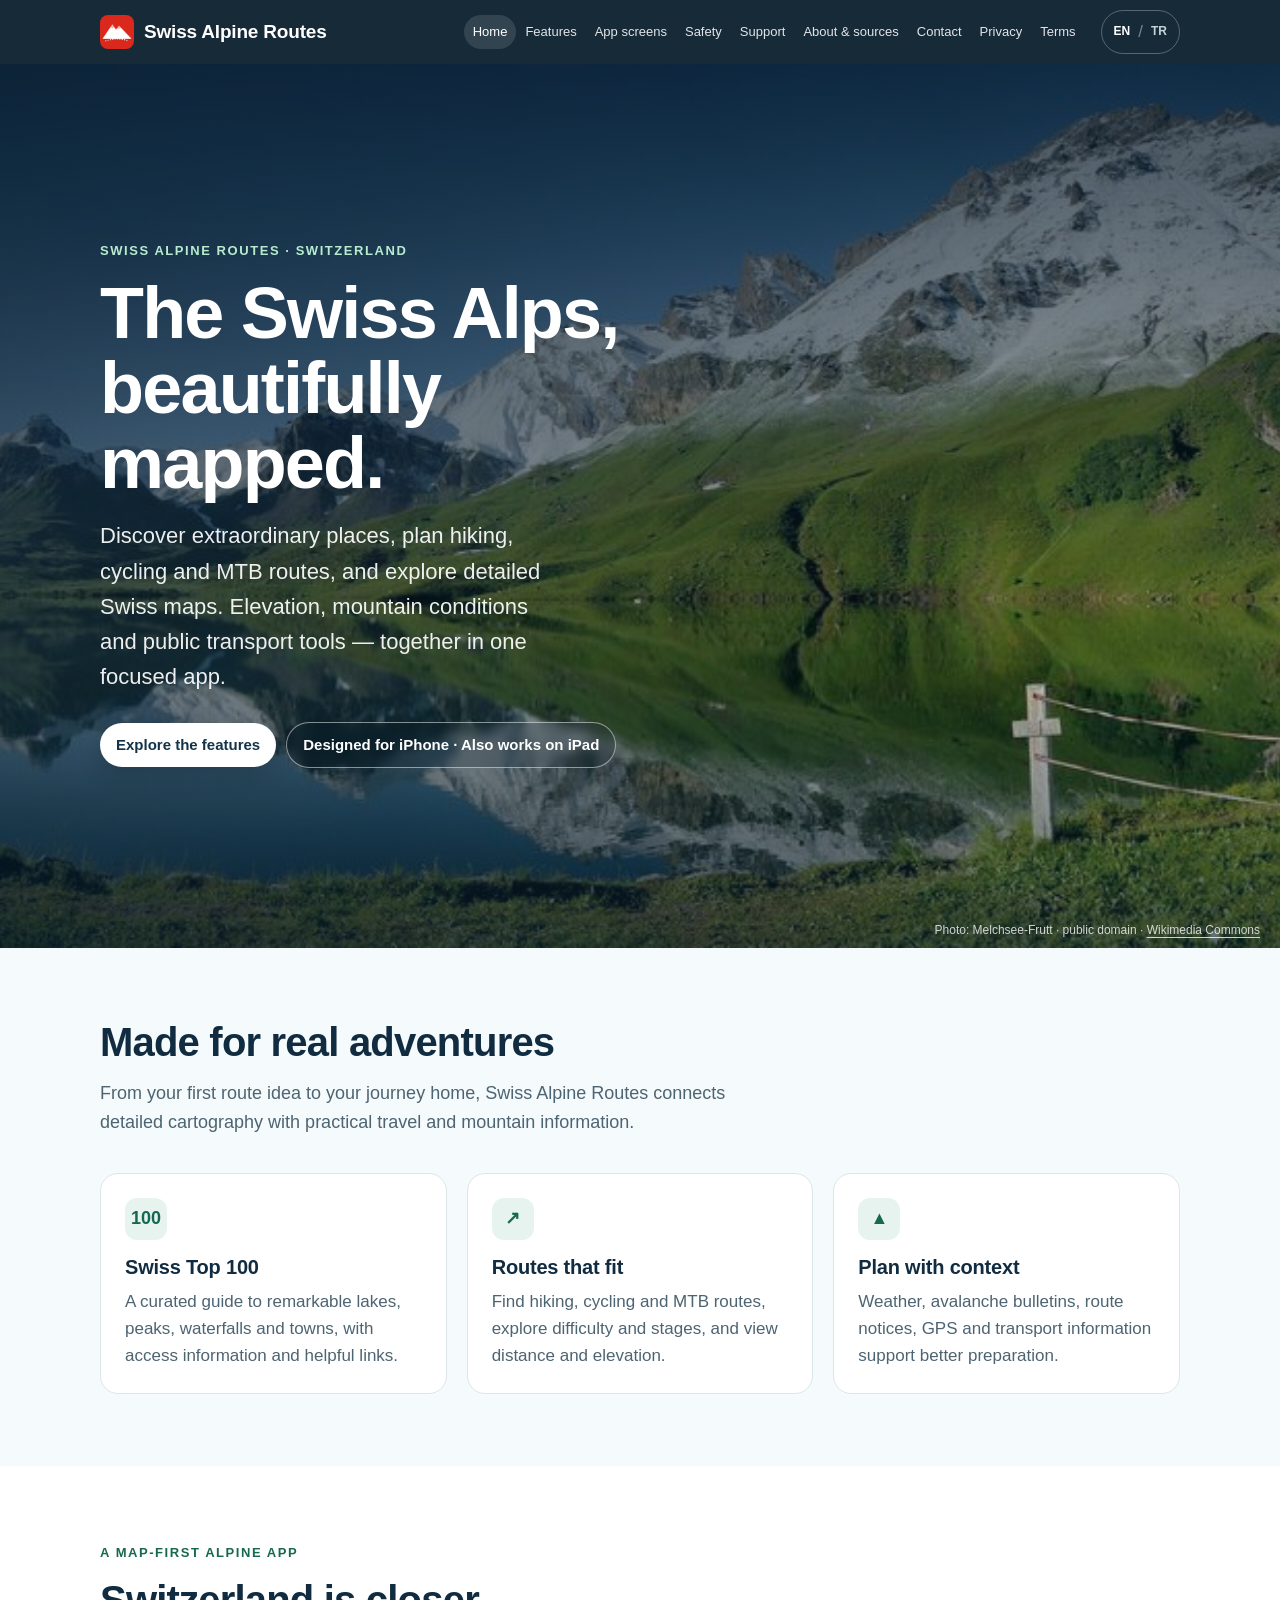
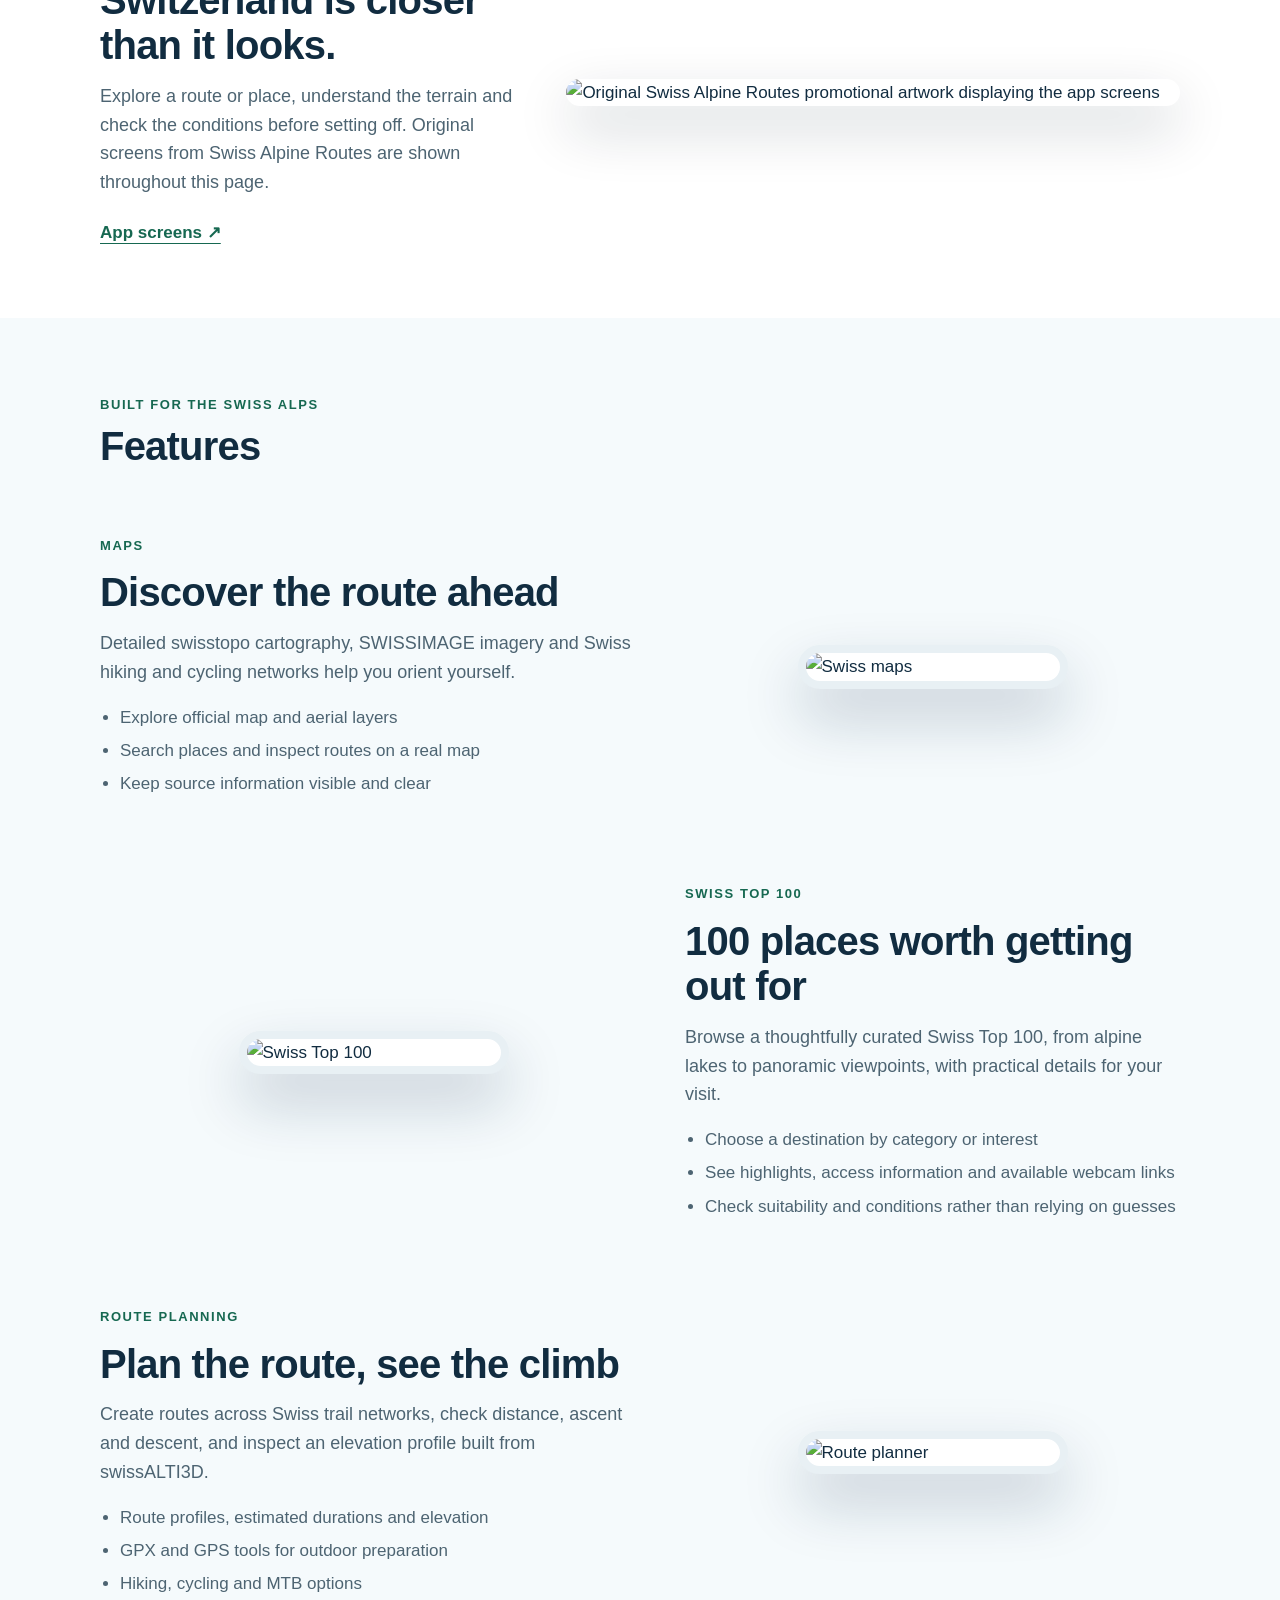
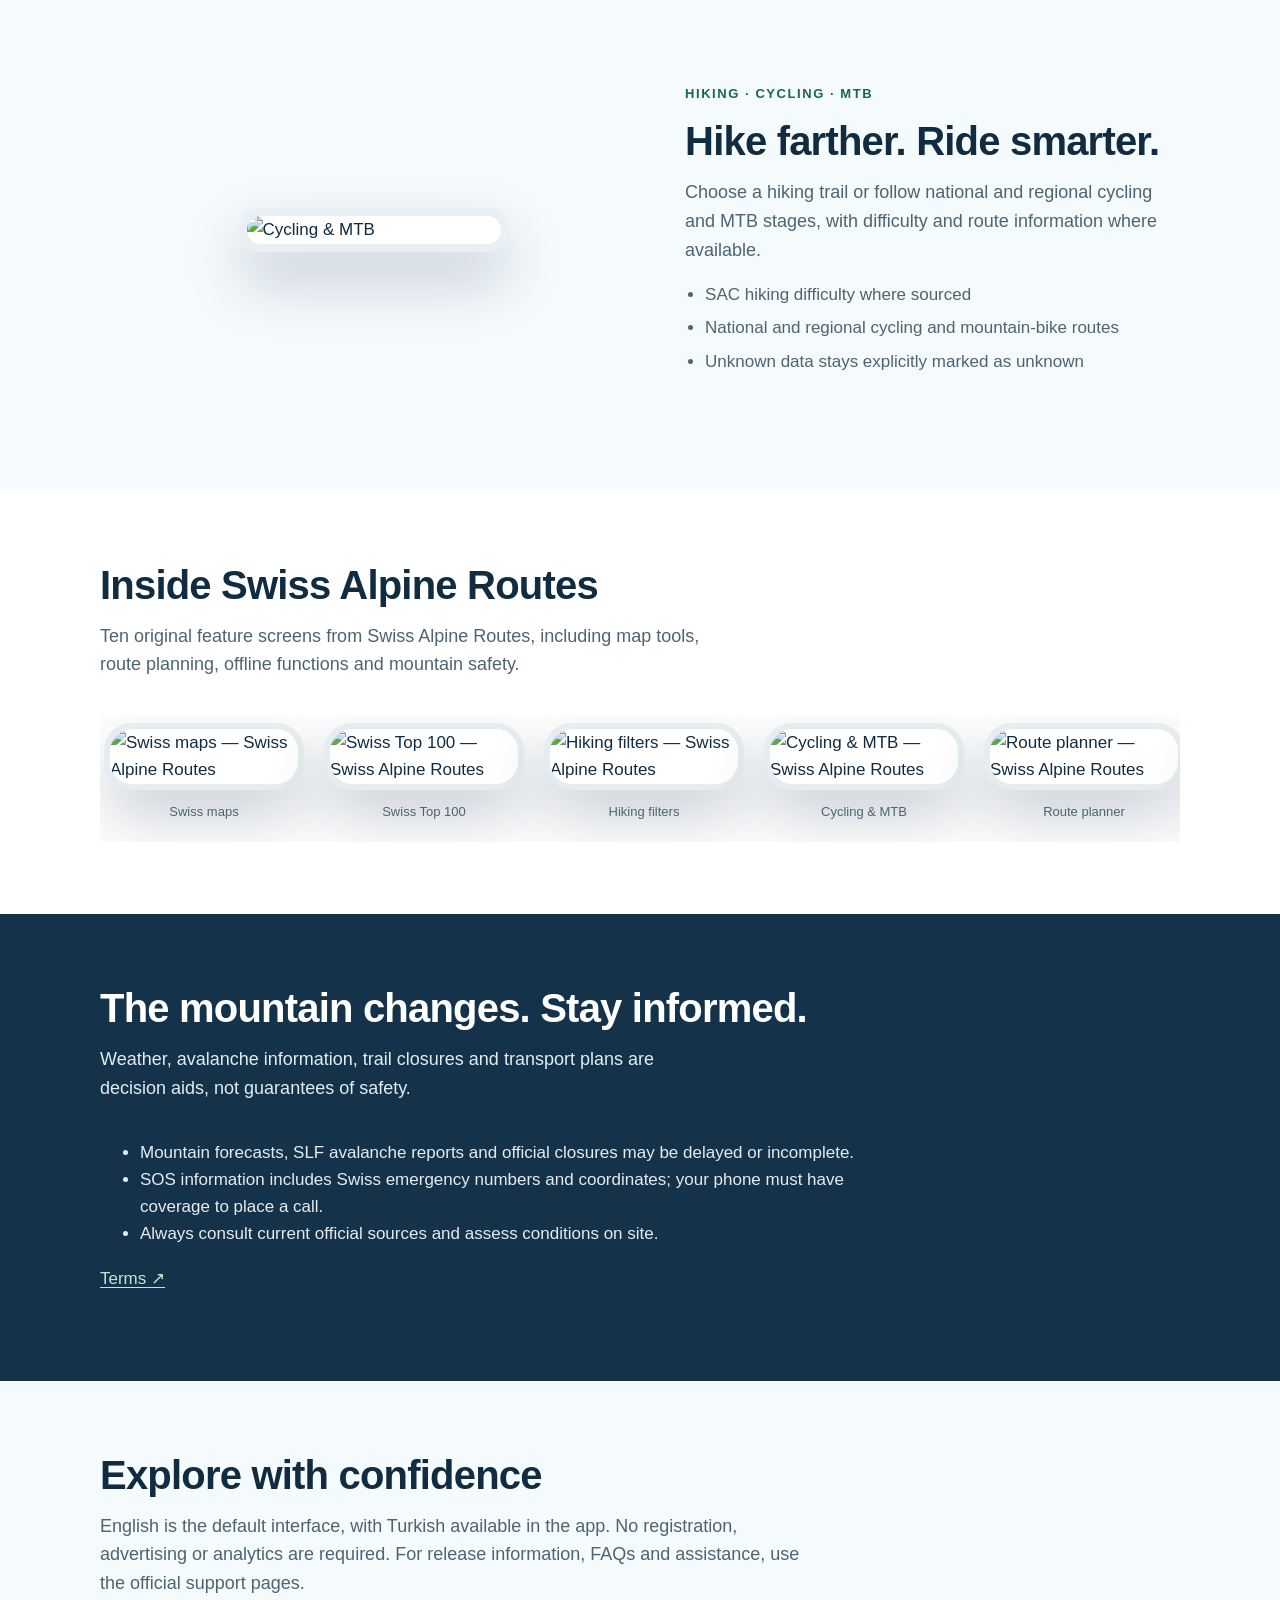
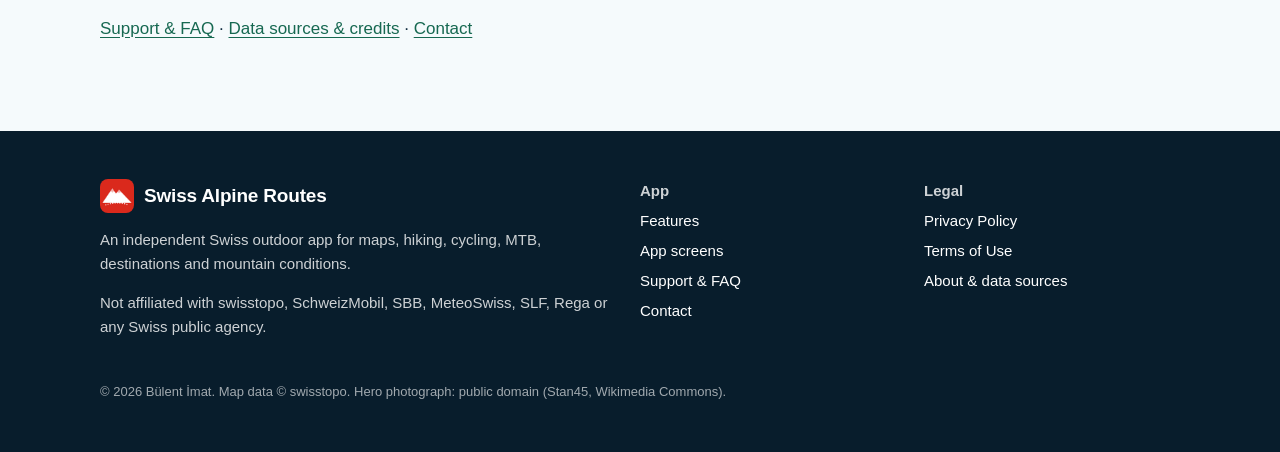
==== commit 04885d41: "Redesign Swiss Alpine Routes homepage with Gentian-inspired editorial layout (EN/TR)" ====
--- a/index.html
+++ b/index.html
@@ -1 +1,104 @@
-<!doctype html><html lang="en"><head><meta charset="utf-8"><meta name="viewport" content="width=device-width,initial-scale=1"><meta name="theme-color" content="#07121d"><meta name="description" content="Official Swiss maps, hiking, cycling, MTB, mountain conditions and smarter travel plans — together in one independent app."><meta name="referrer" content="strict-origin-when-cross-origin"><link rel="stylesheet" href="/assets/swiss-alpine-2026.css?v=20261122-hero-fix"><link rel="icon" href="/assets/icon-96.png"><title>The Swiss Alps, beautifully mapped. · Swiss Alpine Routes</title></head><body><a class="skip" href="#main">Skip to content</a><header class="top"><div class="wrap nav"><a class="brand" href="/"><span class="mark">▲</span>Swiss Alpine Routes</a><nav class="navlinks" aria-label="Main"><a href="/#features">Features</a><a href="/#screens">Screenshots</a><a href="/#safety">Safety</a><a href="/support/">Support</a></nav><div class="lang"><a href="/" lang="en" class="current" aria-current="page">EN</a><a href="/tr/" lang="tr" >TR</a></div></div></header><main id="main"><section class="hero"><img src="https://d2ol7oe51mr4n9.cloudfront.net/user_3Lum1zJjO96eiqJljGZPc2qT8El/f0a4d040-c71c-4648-866d-baaabba8f240.jpg" alt="Swiss Alpine Routes original mountain cover and app screens" fetchpriority="high"><div class="wrap"><span class="kicker">EXPLORE SWITZERLAND</span><h1>The Swiss Alps, beautifully mapped.</h1><p class="lead">Official Swiss maps, hiking, cycling, MTB, mountain conditions and smarter travel plans — together in one independent app.</p><div class="pills"><span>HIKING</span><span>CYCLING</span><span>MTB</span><span>TOP 100</span><span>OFFLINE</span></div><div class="actions"><a class="btn primary" href="#features">Explore features ↗</a><a class="btn secondary" href="#screens">See app screens ↓</a></div></div></section><section class="wrap intro"><span class="kicker">SWISS ALPINE ROUTES 2.3.0</span><h2>Designed for real adventures.</h2><p>From the first route idea to the train home: reliable sources, useful tools and transparent limitations.</p><div class="stats"><div class="stat"><b>100</b><small>curated Swiss highlights</small></div><div class="stat"><b>3</b><small>hiking, cycling and MTB</small></div><div class="stat"><b>2</b><small>languages: EN & TR</small></div><div class="stat"><b>0</b><small>accounts, ads or analytics</small></div></div></section><section class="wrap features" id="features"><div class="feature-grid"><article class="feature"><div class="copy"><span class="num">01 / OFFICIAL SWISS MAPS</span><h3>Find your next route</h3><p>swisstopo maps and SWISSIMAGE aerial layers with national and regional route networks.</p></div><img src="https://d2ol7oe51mr4n9.cloudfront.net/user_3Lum1zJjO96eiqJljGZPc2qT8El/e9d41b95-78ce-4635-8315-92839146fac9.jpg" alt="Find your next route" loading="lazy"></article><article class="feature"><div class="copy"><span class="num">02 / SWISS TOP 100</span><h3>A guide worth travelling for</h3><p>100 curated lakes, peaks, waterfalls and landmarks, with sources, access guidance and webcams.</p></div><img src="https://d2ol7oe51mr4n9.cloudfront.net/user_3Lum1zJjO96eiqJljGZPc2qT8El/2bfd4524-18e3-4d39-be6f-49a15a530956.jpg" alt="A guide worth travelling for" loading="lazy"></article><article class="feature"><div class="copy"><span class="num">03 / HIKING</span><h3>Choose the trail that fits</h3><p>Filter by SAC difficulty, ascent, distance and estimated time. Unknown grades are shown as unknown.</p></div><img src="https://d2ol7oe51mr4n9.cloudfront.net/user_3Lum1zJjO96eiqJljGZPc2qT8El/bdd717a9-063c-4e4a-b59d-ac14eb368e91.jpg" alt="Choose the trail that fits" loading="lazy"></article><article class="feature"><div class="copy"><span class="num">04 / CYCLING & MTB</span><h3>Ride Switzerland stage by stage</h3><p>Browse official SchweizMobil cycling and mountain-bike routes with full stages and elevation.</p></div><img src="https://d2ol7oe51mr4n9.cloudfront.net/user_3Lum1zJjO96eiqJljGZPc2qT8El/76138994-a21d-4349-8173-c0bc0b04d3dd.jpg" alt="Ride Switzerland stage by stage" loading="lazy"></article></div></section><section class="wide"><div class="wrap wide-inner"><div><span class="kicker">GPS · GPX · swissALTI3D</span><h2>Route planning with real elevation.</h2><p>Calculate routes across trail and cycling networks with distance, ascent, descent and a swissALTI3D elevation profile. Navigate and record with GPS.</p><div class="actions"><a class="btn secondary" href="#screens">See app screens →</a></div></div><img src="https://d2ol7oe51mr4n9.cloudfront.net/user_3Lum1zJjO96eiqJljGZPc2qT8El/da4cd8bd-4ee1-46f8-b30b-9b2b14bc7c4e.jpg" alt="Route planning with real elevation." loading="lazy"></div></section><section class="wrap gallery" id="screens"><span class="kicker">10 REAL APP SCREENS</span><h2>Real screens, real Swiss routes.</h2><p class="lead">10 feature screenshots from Swiss Alpine Routes 2.3.0.</p><div class="shot-rail"><div class="shot"><img src="https://d2ol7oe51mr4n9.cloudfront.net/user_3Lum1zJjO96eiqJljGZPc2qT8El/e9d41b95-78ce-4635-8315-92839146fac9.jpg" loading="lazy" alt="Swiss maps — Swiss Alpine Routes"><strong>Swiss maps</strong></div><div class="shot"><img src="https://d2ol7oe51mr4n9.cloudfront.net/user_3Lum1zJjO96eiqJljGZPc2qT8El/2bfd4524-18e3-4d39-be6f-49a15a530956.jpg" loading="lazy" alt="Swiss Top 100 — Swiss Alpine Routes"><strong>Swiss Top 100</strong></div><div class="shot"><img src="https://d2ol7oe51mr4n9.cloudfront.net/user_3Lum1zJjO96eiqJljGZPc2qT8El/bdd717a9-063c-4e4a-b59d-ac14eb368e91.jpg" loading="lazy" alt="Hiking filters — Swiss Alpine Routes"><strong>Hiking filters</strong></div><div class="shot"><img src="https://d2ol7oe51mr4n9.cloudfront.net/user_3Lum1zJjO96eiqJljGZPc2qT8El/76138994-a21d-4349-8173-c0bc0b04d3dd.jpg" loading="lazy" alt="Cycling & MTB — Swiss Alpine Routes"><strong>Cycling & MTB</strong></div><div class="shot"><img src="https://d2ol7oe51mr4n9.cloudfront.net/user_3Lum1zJjO96eiqJljGZPc2qT8El/da4cd8bd-4ee1-46f8-b30b-9b2b14bc7c4e.jpg" loading="lazy" alt="Route planner — Swiss Alpine Routes"><strong>Route planner</strong></div><div class="shot"><img src="https://d2ol7oe51mr4n9.cloudfront.net/user_3Lum1zJjO96eiqJljGZPc2qT8El/c0a16655-6f16-4d06-9c37-704ad600eb4e.jpg" loading="lazy" alt="Mountain weather — Swiss Alpine Routes"><strong>Mountain weather</strong></div><div class="shot"><img src="https://d2ol7oe51mr4n9.cloudfront.net/user_3Lum1zJjO96eiqJljGZPc2qT8El/bf426376-087c-4d74-894b-f9a26552503f.jpg" loading="lazy" alt="Offline, GPX & GPS — Swiss Alpine Routes"><strong>Offline, GPX & GPS</strong></div><div class="shot"><img src="https://d2ol7oe51mr4n9.cloudfront.net/user_3Lum1zJjO96eiqJljGZPc2qT8El/2d5ec587-ade2-4d7b-ac67-d6da77e94d4b.jpg" loading="lazy" alt="Safety — Swiss Alpine Routes"><strong>Safety</strong></div><div class="shot"><img src="https://d2ol7oe51mr4n9.cloudfront.net/user_3Lum1zJjO96eiqJljGZPc2qT8El/818d6744-6f42-432c-93ff-8a074b19fb9f.jpg" loading="lazy" alt="Train and bus — Swiss Alpine Routes"><strong>Train and bus</strong></div><div class="shot"><img src="https://d2ol7oe51mr4n9.cloudfront.net/user_3Lum1zJjO96eiqJljGZPc2qT8El/ce9159c4-e411-4672-a0d2-be9d416270bd.jpg" loading="lazy" alt="English & Türkçe — Swiss Alpine Routes"><strong>English & Türkçe</strong></div></div></section><section class="wrap safety" id="safety"><div><span class="kicker">WEATHER · SLF · SOS · TRANSPORT</span><h2>The mountain changes. Stay informed.</h2><p>Altitude-aware forecasts, SLF avalanche information, official closures and a return-inclusive public transport planner.</p><div class="notice">Important: Mountain information can be delayed or incomplete. This independent app does not contact rescue teams or guarantee route safety. Check official notices and on-the-ground conditions.</div></div><div><img src="https://d2ol7oe51mr4n9.cloudfront.net/user_3Lum1zJjO96eiqJljGZPc2qT8El/2d5ec587-ade2-4d7b-ac67-d6da77e94d4b.jpg" alt="Swiss emergency numbers and safety screen" loading="lazy"></div></section><section class="last"><div class="wrap"><span class="kicker">ENGLISH · TÜRKÇE</span><h2>Explore more. Plan better.</h2><p>English by default, Türkçe available. No registration, no subscriptions, no ads or analytics.</p><div class="actions"><a class="btn primary" href="/about/">About the app ↗</a><a class="btn secondary" href="/support/">Support →</a></div></div></section></main><footer class="footer"><div class="wrap footgrid"><div><h3>Swiss Alpine Routes</h3><p>Independent product by Bülent İmat. Not affiliated with swisstopo, SchweizMobil, SBB, MeteoSwiss, SLF or other Swiss agencies.</p><small>© 2026 Bülent İmat · Map data © swisstopo · © OpenStreetMap contributors</small></div><div><h4>Application</h4><a href="/#features">Features</a><a href="/#screens">Screenshots</a><a href="/about/">Sources</a></div><div><h4>Info & support</h4><a href="/privacy/">Privacy</a><a href="/support/">Help & Support</a><a href="/faq/">FAQ</a><a href="/contact/">Contact</a><a href="/terms/">Terms</a></div></div></footer></body></html>+<!doctype html>
+<html lang="en">
+<head>
+<meta charset="utf-8">
+<meta name="viewport" content="width=device-width, initial-scale=1, viewport-fit=cover">
+<title>The Swiss Alps, beautifully mapped. · Swiss Alpine Routes</title>
+<meta name="description" content="Swiss Alpine Routes brings official Swiss maps, hiking, cycling and MTB routes, a curated Top 100, route planning and mountain information into one independent iPhone app.">
+<meta name="theme-color" content="#0a1f2e">
+<meta name="referrer" content="strict-origin-when-cross-origin">
+<link rel="canonical" href="https://isvicrerotam.com/">
+<link rel="alternate" hreflang="en" href="https://isvicrerotam.com/">
+<link rel="alternate" hreflang="tr" href="https://isvicrerotam.com/tr/">
+<link rel="alternate" hreflang="x-default" href="https://isvicrerotam.com/">
+<meta property="og:type" content="website">
+<meta property="og:site_name" content="Swiss Alpine Routes">
+<meta property="og:title" content="The Swiss Alps, beautifully mapped.">
+<meta property="og:description" content="Swiss Alpine Routes brings official Swiss maps, hiking, cycling and MTB routes, a curated Top 100, route planning and mountain information into one independent iPhone app.">
+<meta property="og:url" content="https://isvicrerotam.com/">
+<meta property="og:image" content="https://isvicrerotam.com/assets/hero-alps-1200.jpg">
+<meta name="twitter:card" content="summary_large_image">
+<link rel="icon" type="image/png" href="/assets/favicon-32.png">
+<link rel="apple-touch-icon" href="/assets/apple-touch-icon.png">
+<link rel="preload" as="image" href="/assets/hero-alps-1200.jpg" imagesrcset="/assets/hero-alps-1200.jpg 1200w, /assets/hero-alps-2400.jpg 2400w" imagesizes="100vw">
+<link rel="stylesheet" href="/assets/alpine-editorial.css?v=20261123-gentian-layout">
+</head>
+<body class="alpine-editorial">
+<a class="skip" href="#main">Skip to content</a>
+<header class="site-header">
+ <div class="wrap header-inner">
+  <a class="brand" href="/" aria-label="Swiss Alpine Routes — Home"><img src="/assets/icon-96.png" alt="" width="34" height="34"><span class="brand-title">Swiss Alpine Routes</span></a>
+  <nav class="nav" aria-label="Main navigation"><ul><li><a href="/" aria-current="page">Home</a></li><li><a href="#features">Features</a></li><li><a href="#screens">App screens</a></li><li><a href="#safety">Safety</a></li><li><a href="/support/">Support</a></li><li><a href="/about/">About &amp; sources</a></li><li><a href="/contact/">Contact</a></li><li><a href="/privacy/">Privacy</a></li><li><a href="/terms/">Terms</a></li></ul></nav>
+  <div class="header-tools">
+   <nav class="language-switch" aria-label="Select language"><a href="/" lang="en" aria-current="page">EN</a><span aria-hidden="true">/</span><a href="/tr/" lang="tr">TR</a></nav>
+   <details class="menu"><summary aria-label="Menu">Menu</summary><ul><li><a href="/" aria-current="page">Home</a></li><li><a href="#features">Features</a></li><li><a href="#screens">App screens</a></li><li><a href="#safety">Safety</a></li><li><a href="/support/">Support</a></li><li><a href="/about/">About &amp; sources</a></li><li><a href="/contact/">Contact</a></li><li><a href="/privacy/">Privacy</a></li><li><a href="/terms/">Terms</a></li></ul></details>
+  </div>
+ </div>
+</header>
+<main id="main">
+<section class="hero scenic-hero" aria-labelledby="hero-title">
+ <picture><source media="(max-width:700px)" srcset="/assets/hero-alps-1200.jpg"><img src="/assets/hero-alps-2400.jpg" srcset="/assets/hero-alps-1200.jpg 1200w, /assets/hero-alps-2400.jpg 2400w" sizes="100vw" width="2400" height="856" alt="Swiss Alpine mountains reflected in an Alpine lake at Melchsee-Frutt" fetchpriority="high"></picture>
+ <div class="wrap">
+  <p class="eyebrow">SWISS ALPINE ROUTES · SWITZERLAND</p>
+  <h1 id="hero-title">The Swiss Alps, beautifully mapped.</h1>
+  <p class="lead">Discover extraordinary places, plan hiking, cycling and MTB routes, and explore detailed Swiss maps. Elevation, mountain conditions and public transport tools — together in one focused app.</p>
+  <div class="badge-row"><a class="pill light" href="#features">Explore the features</a><span class="pill ghost">Designed for iPhone · Also works on iPad</span></div>
+ </div>
+ <p class="photo-credit">Photo: Melchsee-Frutt · public domain · <a href="https://commons.wikimedia.org/" target="_blank" rel="noopener noreferrer">Wikimedia Commons</a></p>
+</section>
+<section class="intro-section" aria-labelledby="why">
+ <div class="wrap">
+  <h2 id="why">Made for real adventures</h2>
+  <p class="section-lead">From your first route idea to your journey home, Swiss Alpine Routes connects detailed cartography with practical travel and mountain information.</p>
+  <div class="grid cols-3"><article class="card"><div class="icon-dot" aria-hidden="true">100</div><h3>Swiss Top 100</h3><p>A curated guide to remarkable lakes, peaks, waterfalls and towns, with access information and helpful links.</p></article><article class="card"><div class="icon-dot" aria-hidden="true">↗</div><h3>Routes that fit</h3><p>Find hiking, cycling and MTB routes, explore difficulty and stages, and view distance and elevation.</p></article><article class="card"><div class="icon-dot" aria-hidden="true">▲</div><h3>Plan with context</h3><p>Weather, avalanche bulletins, route notices, GPS and transport information support better preparation.</p></article></div>
+ </div>
+</section>
+<section class="alt promo-section" aria-labelledby="promo-heading">
+ <div class="wrap promo-grid">
+  <div class="promo-copy"><p class="eyebrow">A MAP-FIRST ALPINE APP</p><h2 id="promo-heading">Switzerland is closer than it looks.</h2><p class="section-lead">Explore a route or place, understand the terrain and check the conditions before setting off. Original screens from Swiss Alpine Routes are shown throughout this page.</p><a class="text-cta" href="#screens">App screens ↗</a></div>
+  <figure class="promo-image"><img src="https://d2ol7oe51mr4n9.cloudfront.net/user_3Lum1zJjO96eiqJljGZPc2qT8El/f0a4d040-c71c-4648-866d-baaabba8f240.jpg" alt="Original Swiss Alpine Routes promotional artwork displaying the app screens" loading="lazy" decoding="async"></figure>
+ </div>
+</section>
+<section class="feature-section" id="features" aria-labelledby="feature-heading">
+ <div class="wrap">
+  <p class="eyebrow">BUILT FOR THE SWISS ALPS</p><h2 id="feature-heading">Features</h2>
+  <div class="feature editorial-feature"><div class="feature-text"><p class="eyebrow" style="color:var(--green-text)">MAPS</p><h2>Discover the route ahead</h2><p class="section-lead">Detailed swisstopo cartography, SWISSIMAGE imagery and Swiss hiking and cycling networks help you orient yourself.</p><ul><li>Explore official map and aerial layers</li><li>Search places and inspect routes on a real map</li><li>Keep source information visible and clear</li></ul></div><figure><div class="phone"><img src="https://d2ol7oe51mr4n9.cloudfront.net/user_3Lum1zJjO96eiqJljGZPc2qT8El/e9d41b95-78ce-4635-8315-92839146fac9.jpg" alt="Swiss maps" loading="lazy" decoding="async"></div></figure></div>
+  <div class="feature editorial-feature reverse"><div class="feature-text"><p class="eyebrow" style="color:var(--green-text)">SWISS TOP 100</p><h2>100 places worth getting out for</h2><p class="section-lead">Browse a thoughtfully curated Swiss Top 100, from alpine lakes to panoramic viewpoints, with practical details for your visit.</p><ul><li>Choose a destination by category or interest</li><li>See highlights, access information and available webcam links</li><li>Check suitability and conditions rather than relying on guesses</li></ul></div><figure><div class="phone"><img src="https://d2ol7oe51mr4n9.cloudfront.net/user_3Lum1zJjO96eiqJljGZPc2qT8El/2bfd4524-18e3-4d39-be6f-49a15a530956.jpg" alt="Swiss Top 100" loading="lazy" decoding="async"></div></figure></div>
+  <div class="feature editorial-feature"><div class="feature-text"><p class="eyebrow" style="color:var(--green-text)">ROUTE PLANNING</p><h2>Plan the route, see the climb</h2><p class="section-lead">Create routes across Swiss trail networks, check distance, ascent and descent, and inspect an elevation profile built from swissALTI3D.</p><ul><li>Route profiles, estimated durations and elevation</li><li>GPX and GPS tools for outdoor preparation</li><li>Hiking, cycling and MTB options</li></ul></div><figure><div class="phone"><img src="https://d2ol7oe51mr4n9.cloudfront.net/user_3Lum1zJjO96eiqJljGZPc2qT8El/da4cd8bd-4ee1-46f8-b30b-9b2b14bc7c4e.jpg" alt="Route planner" loading="lazy" decoding="async"></div></figure></div>
+  <div class="feature editorial-feature reverse"><div class="feature-text"><p class="eyebrow" style="color:var(--green-text)">HIKING · CYCLING · MTB</p><h2>Hike farther. Ride smarter.</h2><p class="section-lead">Choose a hiking trail or follow national and regional cycling and MTB stages, with difficulty and route information where available.</p><ul><li>SAC hiking difficulty where sourced</li><li>National and regional cycling and mountain-bike routes</li><li>Unknown data stays explicitly marked as unknown</li></ul></div><figure><div class="phone"><img src="https://d2ol7oe51mr4n9.cloudfront.net/user_3Lum1zJjO96eiqJljGZPc2qT8El/76138994-a21d-4349-8173-c0bc0b04d3dd.jpg" alt="Cycling &amp; MTB" loading="lazy" decoding="async"></div></figure></div>
+ </div>
+</section>
+<section class="gallery-section" id="screens" aria-labelledby="gallery">
+ <div class="wrap"><h2 id="gallery">Inside Swiss Alpine Routes</h2><p class="section-lead">Ten original feature screens from Swiss Alpine Routes, including map tools, route planning, offline functions and mountain safety.</p>
+  <div class="shots" role="list" tabindex="0" aria-label="App screens"><figure role="listitem"><div class="phone"><img src="https://d2ol7oe51mr4n9.cloudfront.net/user_3Lum1zJjO96eiqJljGZPc2qT8El/e9d41b95-78ce-4635-8315-92839146fac9.jpg" alt="Swiss maps — Swiss Alpine Routes" loading="lazy" decoding="async"></div><figcaption>Swiss maps</figcaption></figure>
+<figure role="listitem"><div class="phone"><img src="https://d2ol7oe51mr4n9.cloudfront.net/user_3Lum1zJjO96eiqJljGZPc2qT8El/2bfd4524-18e3-4d39-be6f-49a15a530956.jpg" alt="Swiss Top 100 — Swiss Alpine Routes" loading="lazy" decoding="async"></div><figcaption>Swiss Top 100</figcaption></figure>
+<figure role="listitem"><div class="phone"><img src="https://d2ol7oe51mr4n9.cloudfront.net/user_3Lum1zJjO96eiqJljGZPc2qT8El/bdd717a9-063c-4e4a-b59d-ac14eb368e91.jpg" alt="Hiking filters — Swiss Alpine Routes" loading="lazy" decoding="async"></div><figcaption>Hiking filters</figcaption></figure>
+<figure role="listitem"><div class="phone"><img src="https://d2ol7oe51mr4n9.cloudfront.net/user_3Lum1zJjO96eiqJljGZPc2qT8El/76138994-a21d-4349-8173-c0bc0b04d3dd.jpg" alt="Cycling &amp; MTB — Swiss Alpine Routes" loading="lazy" decoding="async"></div><figcaption>Cycling &amp; MTB</figcaption></figure>
+<figure role="listitem"><div class="phone"><img src="https://d2ol7oe51mr4n9.cloudfront.net/user_3Lum1zJjO96eiqJljGZPc2qT8El/da4cd8bd-4ee1-46f8-b30b-9b2b14bc7c4e.jpg" alt="Route planner — Swiss Alpine Routes" loading="lazy" decoding="async"></div><figcaption>Route planner</figcaption></figure>
+<figure role="listitem"><div class="phone"><img src="https://d2ol7oe51mr4n9.cloudfront.net/user_3Lum1zJjO96eiqJljGZPc2qT8El/c0a16655-6f16-4d06-9c37-704ad600eb4e.jpg" alt="Mountain weather — Swiss Alpine Routes" loading="lazy" decoding="async"></div><figcaption>Mountain weather</figcaption></figure>
+<figure role="listitem"><div class="phone"><img src="https://d2ol7oe51mr4n9.cloudfront.net/user_3Lum1zJjO96eiqJljGZPc2qT8El/bf426376-087c-4d74-894b-f9a26552503f.jpg" alt="Offline, GPX &amp; GPS — Swiss Alpine Routes" loading="lazy" decoding="async"></div><figcaption>Offline, GPX &amp; GPS</figcaption></figure>
+<figure role="listitem"><div class="phone"><img src="https://d2ol7oe51mr4n9.cloudfront.net/user_3Lum1zJjO96eiqJljGZPc2qT8El/2d5ec587-ade2-4d7b-ac67-d6da77e94d4b.jpg" alt="Mountain safety — Swiss Alpine Routes" loading="lazy" decoding="async"></div><figcaption>Mountain safety</figcaption></figure>
+<figure role="listitem"><div class="phone"><img src="https://d2ol7oe51mr4n9.cloudfront.net/user_3Lum1zJjO96eiqJljGZPc2qT8El/818d6744-6f42-432c-93ff-8a074b19fb9f.jpg" alt="Public transport — Swiss Alpine Routes" loading="lazy" decoding="async"></div><figcaption>Public transport</figcaption></figure>
+<figure role="listitem"><div class="phone"><img src="https://d2ol7oe51mr4n9.cloudfront.net/user_3Lum1zJjO96eiqJljGZPc2qT8El/ce9159c4-e411-4672-a0d2-be9d416270bd.jpg" alt="English &amp; Türkçe — Swiss Alpine Routes" loading="lazy" decoding="async"></div><figcaption>English &amp; Türkçe</figcaption></figure></div>
+ </div>
+</section>
+<section class="safety" id="safety" aria-labelledby="safety-heading">
+ <div class="wrap"><h2 id="safety-heading">The mountain changes. Stay informed.</h2><p class="section-lead">Weather, avalanche information, trail closures and transport plans are decision aids, not guarantees of safety.</p>
+ <ul><li>Mountain forecasts, SLF avalanche reports and official closures may be delayed or incomplete.</li><li>SOS information includes Swiss emergency numbers and coordinates; your phone must have coverage to place a call.</li><li>Always consult current official sources and assess conditions on site.</li></ul><p><a href="/terms/">Terms ↗</a></p>
+ </div>
+</section>
+<section class="availability" aria-labelledby="availability-heading">
+ <div class="wrap"><h2 id="availability-heading">Explore with confidence</h2><p class="section-lead">English is the default interface, with Turkish available in the app. No registration, advertising or analytics are required. For release information, FAQs and assistance, use the official support pages.</p>
+ <p><a href="/support/">Support &amp; FAQ</a> · <a href="/about/">Data sources &amp; credits</a> · <a href="/contact/">Contact</a></p>
+ </div>
+</section>
+</main>
+<footer class="site-footer"><div class="wrap">
+ <div class="cols">
+  <div><a class="brand" href="/"><img src="/assets/icon-96.png" alt="" width="34" height="34">Swiss Alpine Routes</a><p>An independent Swiss outdoor app for maps, hiking, cycling, MTB, destinations and mountain conditions.</p><p>Not affiliated with swisstopo, SchweizMobil, SBB, MeteoSwiss, SLF, Rega or any Swiss public agency.</p></div>
+  <div><strong>App</strong><ul><li><a href="#features">Features</a></li><li><a href="#screens">App screens</a></li><li><a href="/support/">Support &amp; FAQ</a></li><li><a href="/contact/">Contact</a></li></ul></div>
+  <div><strong>Legal</strong><ul><li><a href="/privacy/">Privacy Policy</a></li><li><a href="/terms/">Terms of Use</a></li><li><a href="/about/">About &amp; data sources</a></li></ul></div>
+ </div>
+ <p class="small">© 2026 Bülent İmat. Map data © swisstopo. Hero photograph: public domain (Stan45, Wikimedia Commons).</p>
+</div></footer>
+</body></html>
--- a/assets/alpine-editorial.css
+++ b/assets/alpine-editorial.css
@@ -0,0 +1,238 @@
+/* Gentian website — Alpine Premium palette from the app (src/theme/tokens.ts). No external requests. */
+:root {
+  --navy: #0e2a47;
+  --navy-deep: #0a1f36;
+  --glacier: #f6fcff;
+  --green: #1f7a67;
+  --green-text: #17614f;
+  --teal: #5fbec4;
+  --meadow: #a7d48d;
+  --surface: #ffffff;
+  --surface-muted: #eef6f9;
+  --border: #dce7ee;
+  --text: #0e2a47;
+  --text-2: #4a6076;
+  --danger: #c62828;
+  --radius: 18px;
+  --max: 1120px;
+  --font: -apple-system, BlinkMacSystemFont, "SF Pro Text", "Inter", "Segoe UI", Roboto, "Helvetica Neue", Arial, sans-serif;
+  --font-display: -apple-system, BlinkMacSystemFont, "SF Pro Display", "Inter", "Segoe UI", Roboto, "Helvetica Neue", Arial, sans-serif;
+}
+* { box-sizing: border-box; }
+html { -webkit-text-size-adjust: 100%; }
+body { margin: 0; font-family: var(--font); color: var(--text); background: var(--glacier); line-height: 1.6; font-size: 17px; }
+img { max-width: 100%; height: auto; display: block; }
+a { color: var(--green-text); text-underline-offset: 3px; }
+a:hover { color: var(--navy); }
+:focus-visible { outline: 3px solid var(--teal); outline-offset: 3px; border-radius: 6px; }
+.skip { position: absolute; left: -999px; top: 8px; background: var(--surface); padding: 8px 14px; border-radius: 8px; z-index: 10; }
+.skip:focus { left: 16px; }
+.wrap { max-width: var(--max); margin: 0 auto; padding: 0 20px; }
+
+/* Header & navigation */
+.site-header { position: sticky; top: 0; z-index: 5; background: rgba(10, 31, 54, 0.92); backdrop-filter: saturate(160%) blur(12px); -webkit-backdrop-filter: saturate(160%) blur(12px); }
+.site-header .wrap { display: flex; align-items: center; justify-content: space-between; min-height: 64px; gap: 16px; }
+.brand { display: flex; align-items: center; gap: 10px; color: #fff; text-decoration: none; font-weight: 700; font-size: 19px; letter-spacing: -0.01em; }
+.brand img { width: 34px; height: 34px; border-radius: 8px; }
+.nav ul { list-style: none; margin: 0; padding: 0; display: flex; gap: 4px; flex-wrap: wrap; }
+.nav a { color: rgba(255, 255, 255, 0.88); text-decoration: none; font-size: 15px; padding: 8px 12px; border-radius: 999px; display: inline-block; }
+.nav a:hover, .nav a[aria-current="page"] { color: #fff; background: rgba(255, 255, 255, 0.12); }
+.menu { display: none; }
+@media (max-width: 860px) {
+  .nav { display: none; }
+  .menu { display: block; position: relative; }
+  .menu summary { list-style: none; cursor: pointer; color: #fff; font-size: 15px; padding: 8px 14px; border: 1px solid rgba(255, 255, 255, 0.35); border-radius: 999px; }
+  .menu summary::-webkit-details-marker { display: none; }
+  .menu[open] ul { position: absolute; right: 0; top: 46px; background: var(--navy-deep); border-radius: 14px; padding: 8px; min-width: 210px; box-shadow: 0 16px 40px rgba(0, 0, 0, 0.35); list-style: none; margin: 0; }
+  .menu a { display: block; color: #fff; text-decoration: none; padding: 10px 12px; border-radius: 10px; }
+  .menu a:hover, .menu a[aria-current="page"] { background: rgba(255, 255, 255, 0.12); }
+}
+
+/* Hero */
+.hero { position: relative; color: #fff; background: var(--navy); overflow: hidden; }
+.hero picture img { position: absolute; inset: 0; width: 100%; height: 100%; object-fit: cover; object-position: 60% 40%; }
+.hero::after { content: ""; position: absolute; inset: 0; background: linear-gradient(180deg, rgba(10, 31, 54, 0.82) 0%, rgba(10, 31, 54, 0.45) 45%, rgba(10, 31, 54, 0.15) 70%, rgba(10, 31, 54, 0.6) 100%); }
+.hero .wrap { position: relative; z-index: 1; padding-top: 96px; padding-bottom: 120px; }
+.eyebrow { display: inline-block; font-size: 13px; font-weight: 600; letter-spacing: 0.12em; text-transform: uppercase; color: var(--meadow); margin: 0 0 14px; }
+.hero h1 { font-family: var(--font-display); font-size: clamp(40px, 7vw, 72px); line-height: 1.04; letter-spacing: -0.025em; margin: 0 0 18px; max-width: 13ch; }
+.hero p.lead { font-size: clamp(18px, 2.2vw, 22px); max-width: 38ch; color: rgba(255, 255, 255, 0.92); margin: 0 0 28px; }
+.badge-row { display: flex; flex-wrap: wrap; gap: 10px; align-items: center; }
+.pill { display: inline-flex; align-items: center; gap: 8px; padding: 10px 16px; border-radius: 999px; font-size: 15px; font-weight: 600; text-decoration: none; }
+.pill.light { background: #fff; color: var(--navy); }
+.pill.ghost { color: #fff; border: 1px solid rgba(255, 255, 255, 0.5); }
+.photo-credit { position: absolute; right: 12px; bottom: 8px; z-index: 1; font-size: 12px; color: rgba(255, 255, 255, 0.78); }
+.photo-credit a { color: inherit; }
+
+/* Sections */
+section { padding: 72px 0; }
+section.alt { background: var(--surface); }
+h2 { font-family: var(--font-display); font-size: clamp(28px, 4vw, 40px); line-height: 1.12; letter-spacing: -0.02em; margin: 0 0 14px; }
+h3 { font-size: 20px; line-height: 1.3; margin: 0 0 8px; letter-spacing: -0.01em; }
+.section-lead { color: var(--text-2); max-width: 60ch; margin: 0 0 36px; font-size: 18px; }
+.grid { display: grid; gap: 20px; }
+.grid.cols-3 { grid-template-columns: repeat(auto-fit, minmax(260px, 1fr)); }
+.card { background: var(--surface); border: 1px solid var(--border); border-radius: var(--radius); padding: 24px; }
+section.alt .card { background: var(--glacier); }
+.card p { margin: 0; color: var(--text-2); }
+.icon-dot { width: 42px; height: 42px; border-radius: 12px; display: grid; place-items: center; background: #e7f3ef; color: var(--green-text); font-weight: 700; margin-bottom: 14px; font-size: 18px; }
+
+.feature { display: grid; grid-template-columns: 1.05fr 0.95fr; gap: 48px; align-items: center; padding: 28px 0; }
+.feature.reverse .feature-text { order: 2; }
+.feature-text ul { padding-left: 20px; color: var(--text-2); margin: 12px 0 0; }
+.feature-text li { margin: 6px 0; }
+.phone { max-width: 300px; margin: 0 auto; border-radius: 34px; overflow: hidden; border: 8px solid #e8f0f4; box-shadow: 0 28px 60px rgba(14, 42, 71, 0.22); background: #fff; }
+.phone img { width: 100%; }
+figcaption { font-size: 13px; color: var(--text-2); text-align: center; margin-top: 12px; }
+@media (max-width: 760px) {
+  .feature { grid-template-columns: 1fr; gap: 24px; }
+  .feature.reverse .feature-text { order: 0; }
+  section { padding: 52px 0; }
+}
+.shots { display: grid; grid-auto-flow: column; grid-auto-columns: minmax(200px, 240px); gap: 20px; overflow-x: auto; padding: 8px 4px 20px; scroll-snap-type: x mandatory; }
+.shots figure { margin: 0; scroll-snap-align: start; }
+.shots .phone { border-width: 6px; border-radius: 28px; }
+
+.note { background: var(--surface-muted); color: var(--navy); border: 1px solid var(--border); border-left: 4px solid var(--green); border-radius: 14px; padding: 16px 18px; font-size: 15px; }
+.note strong { color: var(--navy-deep); }
+.safety { background: var(--navy); color: #fff; }
+.safety p, .safety li { color: rgba(255, 255, 255, 0.9); }
+.safety a { color: var(--meadow); }
+
+/* Documents (privacy, terms, support) */
+.doc { max-width: 780px; }
+.doc h1 { font-family: var(--font-display); font-size: clamp(32px, 5vw, 46px); letter-spacing: -0.02em; line-height: 1.1; margin: 0 0 10px; }
+.doc h2 { font-size: 26px; margin-top: 44px; }
+.doc h3 { margin-top: 26px; }
+.doc .meta { color: var(--text-2); margin-bottom: 28px; }
+.doc table { width: 100%; border-collapse: collapse; margin: 16px 0; font-size: 15px; display: block; overflow-x: auto; }
+.doc th, .doc td { text-align: left; vertical-align: top; padding: 10px 12px; border-bottom: 1px solid var(--border); }
+.doc th { background: var(--surface-muted); }
+.page-head { background: linear-gradient(135deg, var(--navy-deep), var(--navy) 60%, #18564f); color: #fff; padding: 56px 0 48px; }
+.page-head h1 { margin: 0; font-family: var(--font-display); font-size: clamp(32px, 5vw, 48px); letter-spacing: -0.02em; line-height: 1.1; }
+.page-head p { margin: 10px 0 0; color: rgba(255, 255, 255, 0.88); max-width: 60ch; }
+details.faq { background: var(--surface); border: 1px solid var(--border); border-radius: 14px; padding: 0 18px; margin: 12px 0; }
+details.faq summary { cursor: pointer; font-weight: 600; padding: 16px 0; }
+details.faq[open] summary { border-bottom: 1px solid var(--border); margin-bottom: 8px; }
+details.faq p, details.faq ul { color: var(--text-2); }
+
+/* Footer */
+.site-footer { background: var(--navy-deep); color: rgba(255, 255, 255, 0.8); padding: 48px 0 36px; font-size: 15px; }
+.site-footer .cols { display: grid; grid-template-columns: 2fr 1fr 1fr; gap: 28px; }
+.site-footer a { color: #fff; text-decoration: none; }
+.site-footer a:hover { text-decoration: underline; }
+.site-footer ul { list-style: none; margin: 0; padding: 0; }
+.site-footer li { margin: 6px 0; }
+.site-footer .small { font-size: 13px; color: rgba(255, 255, 255, 0.62); margin-top: 28px; }
+@media (max-width: 760px) { .site-footer .cols { grid-template-columns: 1fr; } }
+
+
+/* Swiss Alpine Routes editorial redesign (based on the structural system of its
+   companion Gentian website; new colours and content preserve this app's identity). */
+:root{
+ --navy:#14334a;--navy-deep:#081d2c;--glacier:#f5fafc;
+ --green:#267b65;--green-text:#166851;--teal:#72d5bc;--meadow:#b9eccf;
+ --surface:#fff;--surface-muted:#eaf3f3;--border:#dbe6e9;
+ --text:#112c40;--text-2:#4d6472;--radius:18px;--max:1120px;
+}
+html{scroll-padding-top:80px}
+body{overflow-wrap:break-word}
+.site-header{z-index:40;background:rgba(8,29,44,.94)}
+.site-header .header-inner{display:flex;gap:16px;align-items:center;justify-content:space-between}
+.site-header .brand{flex-shrink:1;min-width:0}
+.brand-title{display:block;white-space:nowrap}
+.header-tools{display:flex;align-items:center;gap:15px;flex-shrink:0}
+.language-switch{display:flex;align-items:center;gap:8px;border:1px solid rgba(255,255,255,.28);border-radius:999px;padding:7px 12px}
+.language-switch a{color:#c4d4d9;text-decoration:none;font-size:12px;font-weight:700}
+.language-switch a[aria-current="page"]{color:#fff}
+.language-switch span{color:#6e8895}
+.nav{margin-left:auto}
+.nav ul{gap:0}
+.nav a{font-size:13px;padding:7px 9px}
+.alpine-editorial .menu{display:none}
+.alpine-editorial .menu summary{min-height:39px;display:flex;align-items:center}
+.scenic-hero{min-height:650px;display:flex;align-items:center}
+.scenic-hero::after{background:linear-gradient(180deg,rgba(7,27,43,.75) 0%,rgba(7,27,43,.51) 36%,rgba(7,27,43,.26) 68%,rgba(7,27,43,.64) 100%),linear-gradient(90deg,rgba(7,27,43,.45),transparent 83%)}
+.scenic-hero picture{position:absolute;inset:0}
+.scenic-hero picture img{object-position:62% 48%}
+.scenic-hero .wrap{width:100%;padding-top:100px;padding-bottom:108px}
+.scenic-hero h1{max-width:15ch;font-weight:780}
+.scenic-hero .lead{max-width:49ch;font-size:clamp(18px,2.2vw,22px)}
+.scenic-hero .photo-credit{right:20px;left:20px;text-align:right;margin:0;max-width:none}
+.alpine-editorial .eyebrow{color:var(--green-text)}
+.scenic-hero .eyebrow{color:var(--meadow)}
+.pill.light{box-shadow:0 7px 24px rgba(0,0,0,.16)}
+.pill.light:hover{color:#0d3b30;background:#e7f7ef}
+.pill.ghost{background:rgba(7,27,43,.2);backdrop-filter:blur(5px)}
+.intro-section .section-lead{max-width:68ch}
+.promo-section{overflow:hidden}
+.promo-grid{display:grid;grid-template-columns:.82fr 1.18fr;gap:40px;align-items:center}
+.promo-copy .section-lead{margin-bottom:22px}
+.text-cta{display:inline-flex;font-weight:700;text-decoration:underline;text-underline-offset:5px}
+.promo-image{margin:0;min-width:0}
+.promo-image img{display:block;width:100%;height:auto;border-radius:18px;box-shadow:0 22px 55px rgba(9,29,43,.2)}
+.feature-section>.wrap>.eyebrow{margin-bottom:8px}
+.feature-section>.wrap>h2{margin-bottom:24px}
+.editorial-feature{padding:38px 0;gap:38px}
+.editorial-feature .feature-text .section-lead{margin-bottom:17px}
+.editorial-feature .phone{max-width:270px}
+.editorial-feature .phone img{width:100%;height:auto}
+.gallery-section{background:var(--surface)}
+.gallery-section .shots{scroll-padding-inline:8px}
+.gallery-section .shots:focus-visible{outline:3px solid var(--teal);outline-offset:4px}
+.gallery-section .shots .phone{border-color:#e6edf0;background:#fff}
+.gallery-section .shots .phone img{width:100%;height:auto}
+.safety .section-lead{color:#e2edf1}
+.safety ul{max-width:780px;margin-top:20px}
+.safety a{color:var(--meadow)}
+.availability .section-lead{max-width:70ch;margin-bottom:17px}
+.site-footer a:hover{color:var(--meadow)}
+@media(max-width:1080px){
+ .site-header .nav{display:none}
+ .alpine-editorial .menu{display:block;position:relative}
+ .alpine-editorial .menu summary{list-style:none;cursor:pointer;color:#fff;font-size:14px;padding:7px 15px;border:1px solid rgba(255,255,255,.4);border-radius:999px}
+ .alpine-editorial .menu summary::-webkit-details-marker{display:none}
+ .alpine-editorial .menu[open] ul{position:absolute;right:0;top:45px;background:var(--navy-deep);border:1px solid rgba(255,255,255,.18);border-radius:14px;padding:9px;min-width:210px;max-height:70vh;overflow-y:auto;box-shadow:0 14px 35px rgba(0,0,0,.35);list-style:none;margin:0;z-index:100}
+ .alpine-editorial .menu li{margin:0}
+ .alpine-editorial .menu a{display:block;color:#fff;text-decoration:none;padding:9px 12px;border-radius:10px}
+ .alpine-editorial .menu a:hover,.alpine-editorial .menu a[aria-current="page"]{background:rgba(255,255,255,.11)}
+}
+@media(max-width:760px){
+ .scenic-hero{min-height:670px}
+ .scenic-hero .wrap{padding-top:85px;padding-bottom:120px}
+ .scenic-hero h1{font-size:clamp(39px,8.5vw,53px);max-width:14ch}
+ .scenic-hero .lead{font-size:18px;max-width:38ch}
+ .scenic-hero picture img{object-position:61% 48%}
+ .promo-grid{grid-template-columns:1fr;gap:23px}
+ .editorial-feature{padding:30px 0}
+ .editorial-feature .phone{max-width:290px}
+ .gallery-section .shots{grid-auto-columns:minmax(180px,220px);gap:14px}
+ .intro-section,.promo-section,.feature-section,.gallery-section,.availability{padding:52px 0}
+}
+@media(max-width:480px){
+ .site-header .wrap{padding-inline:14px;min-height:64px;gap:8px}
+ .site-header .brand{gap:8px;font-size:14px;letter-spacing:-.035em}
+ .site-header .brand img{width:31px;height:31px}
+ .brand-title{max-width:145px;white-space:normal;line-height:1.14}
+ .header-tools{gap:7px}
+ .language-switch{gap:5px;padding:6px 8px}
+ .language-switch a{font-size:11px}
+ .alpine-editorial .menu summary{font-size:12px;padding:6px 11px;min-height:36px}
+ .scenic-hero{min-height:695px}
+ .scenic-hero .wrap{padding-top:82px;padding-bottom:100px}
+ .scenic-hero h1{font-size:clamp(37px,9.3vw,44px)}
+ .scenic-hero .lead{font-size:17.2px;line-height:1.6}
+ .scenic-hero .eyebrow{font-size:11px;letter-spacing:.1em}
+ .scenic-hero .badge-row{gap:10px}
+ .scenic-hero .pill{font-size:13px;padding:9px 13px}
+ .scenic-hero .photo-credit{font-size:10px;bottom:9px}
+ .card{padding:21px}
+ .gallery-section .shots{grid-auto-columns:185px}
+}
+@media(max-width:350px){
+ .site-header .brand{font-size:12.5px}
+ .brand-title{max-width:110px}
+ .site-header .wrap{padding-inline:10px}
+ .header-tools{gap:5px}
+ .language-switch{padding:5px 6px}
+}
+@media(prefers-reduced-motion:reduce){html{scroll-behavior:auto}}
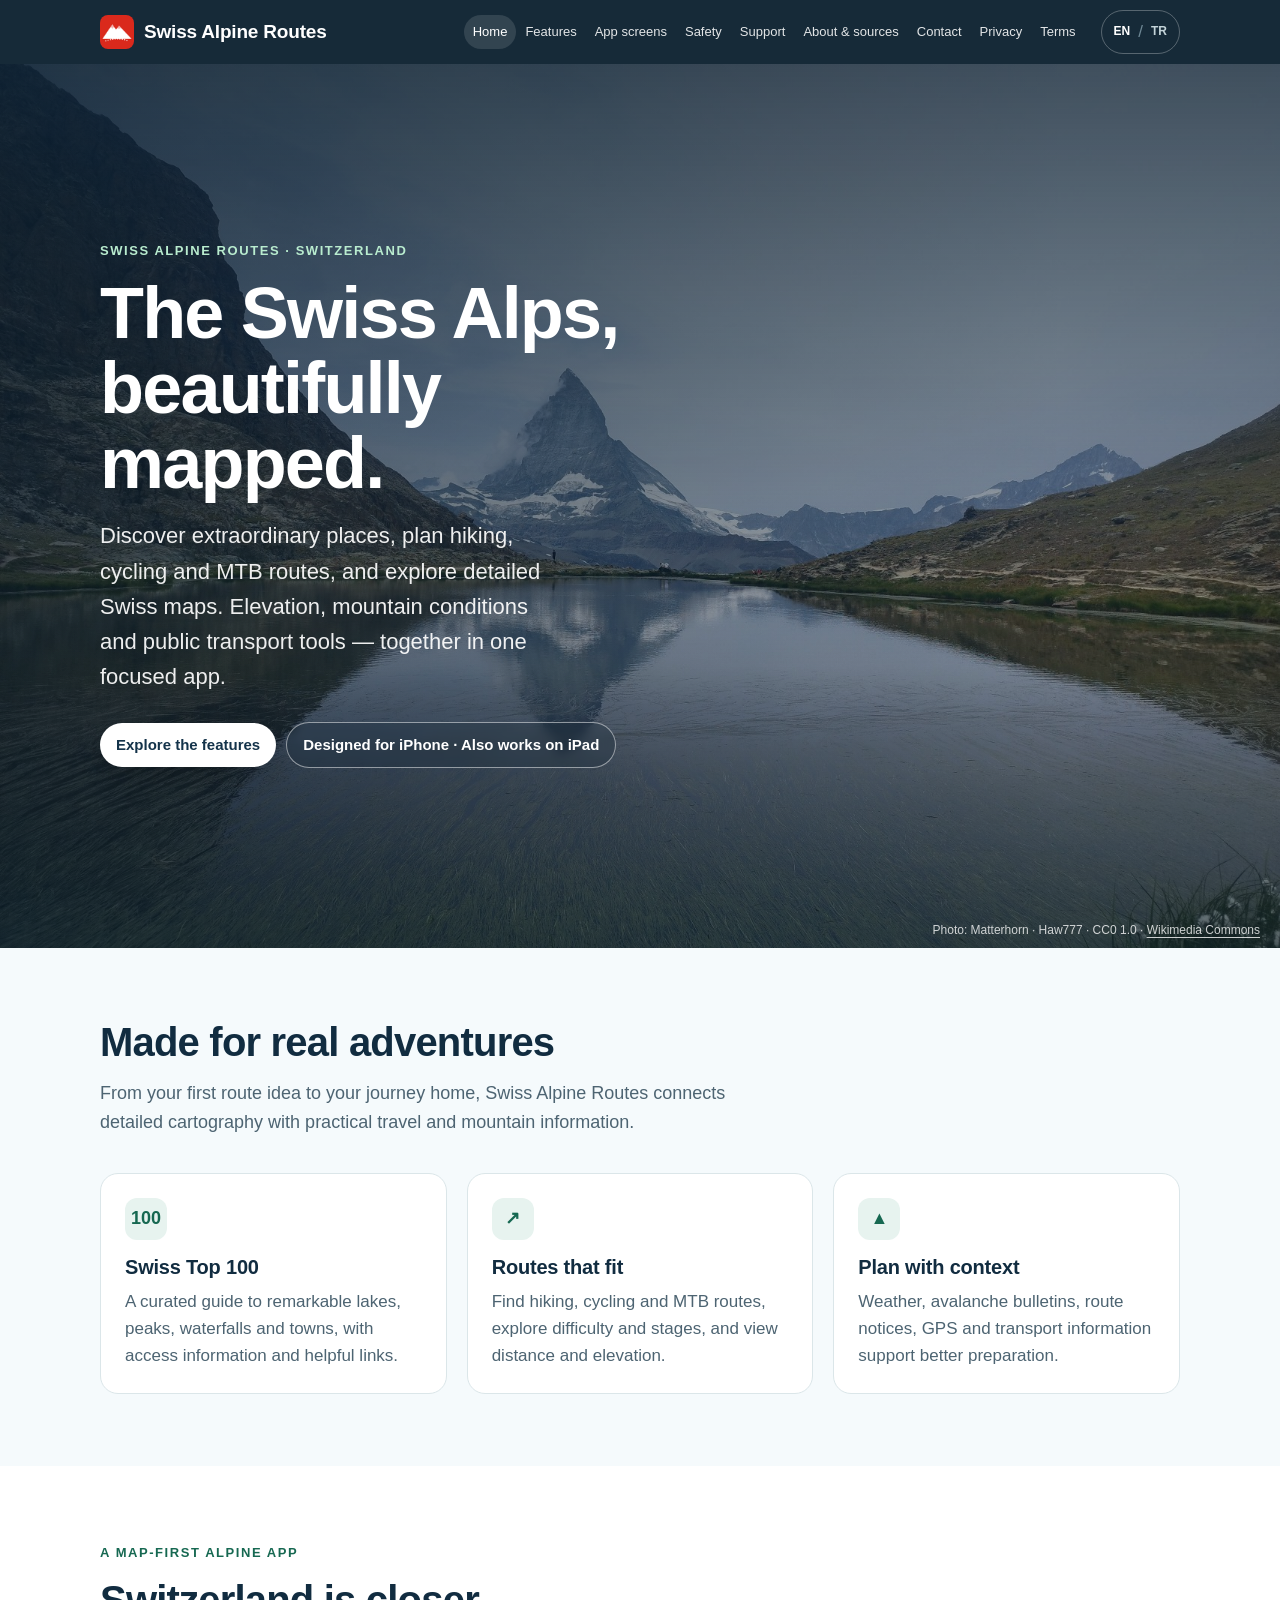
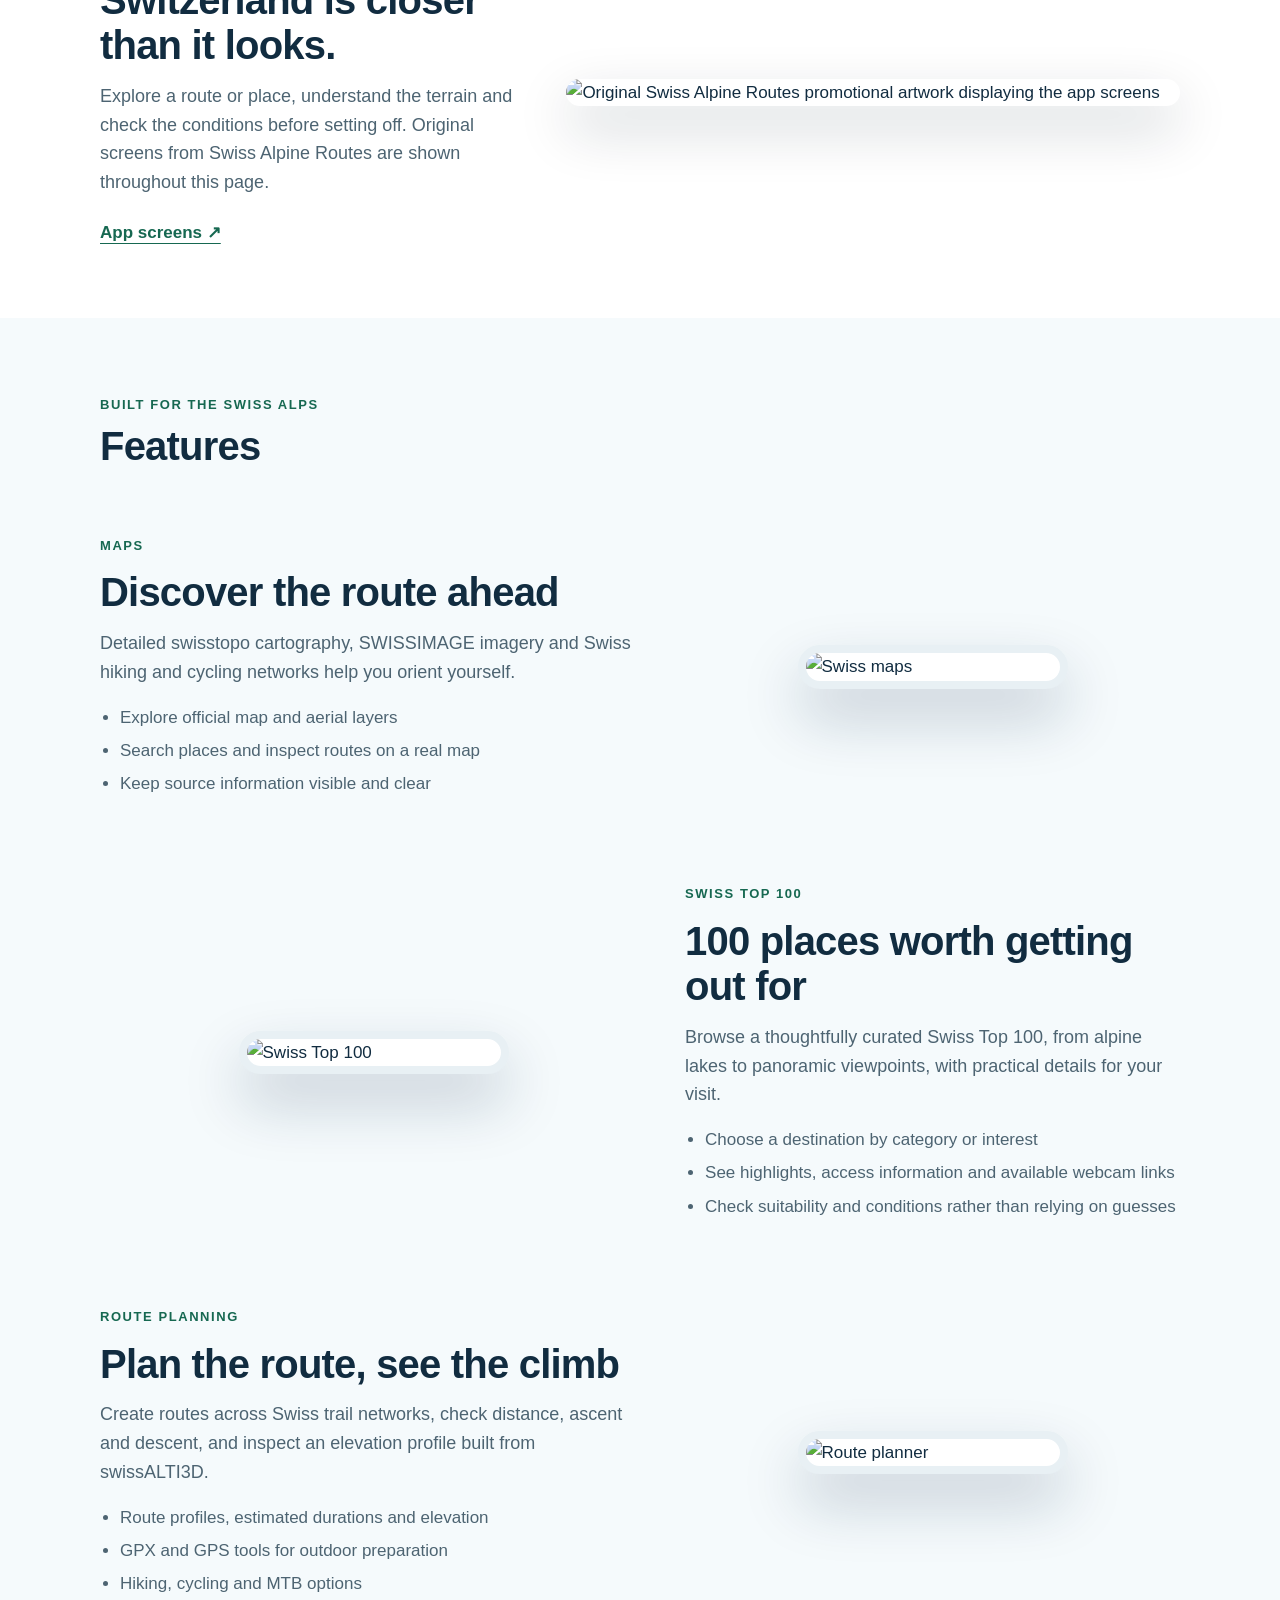
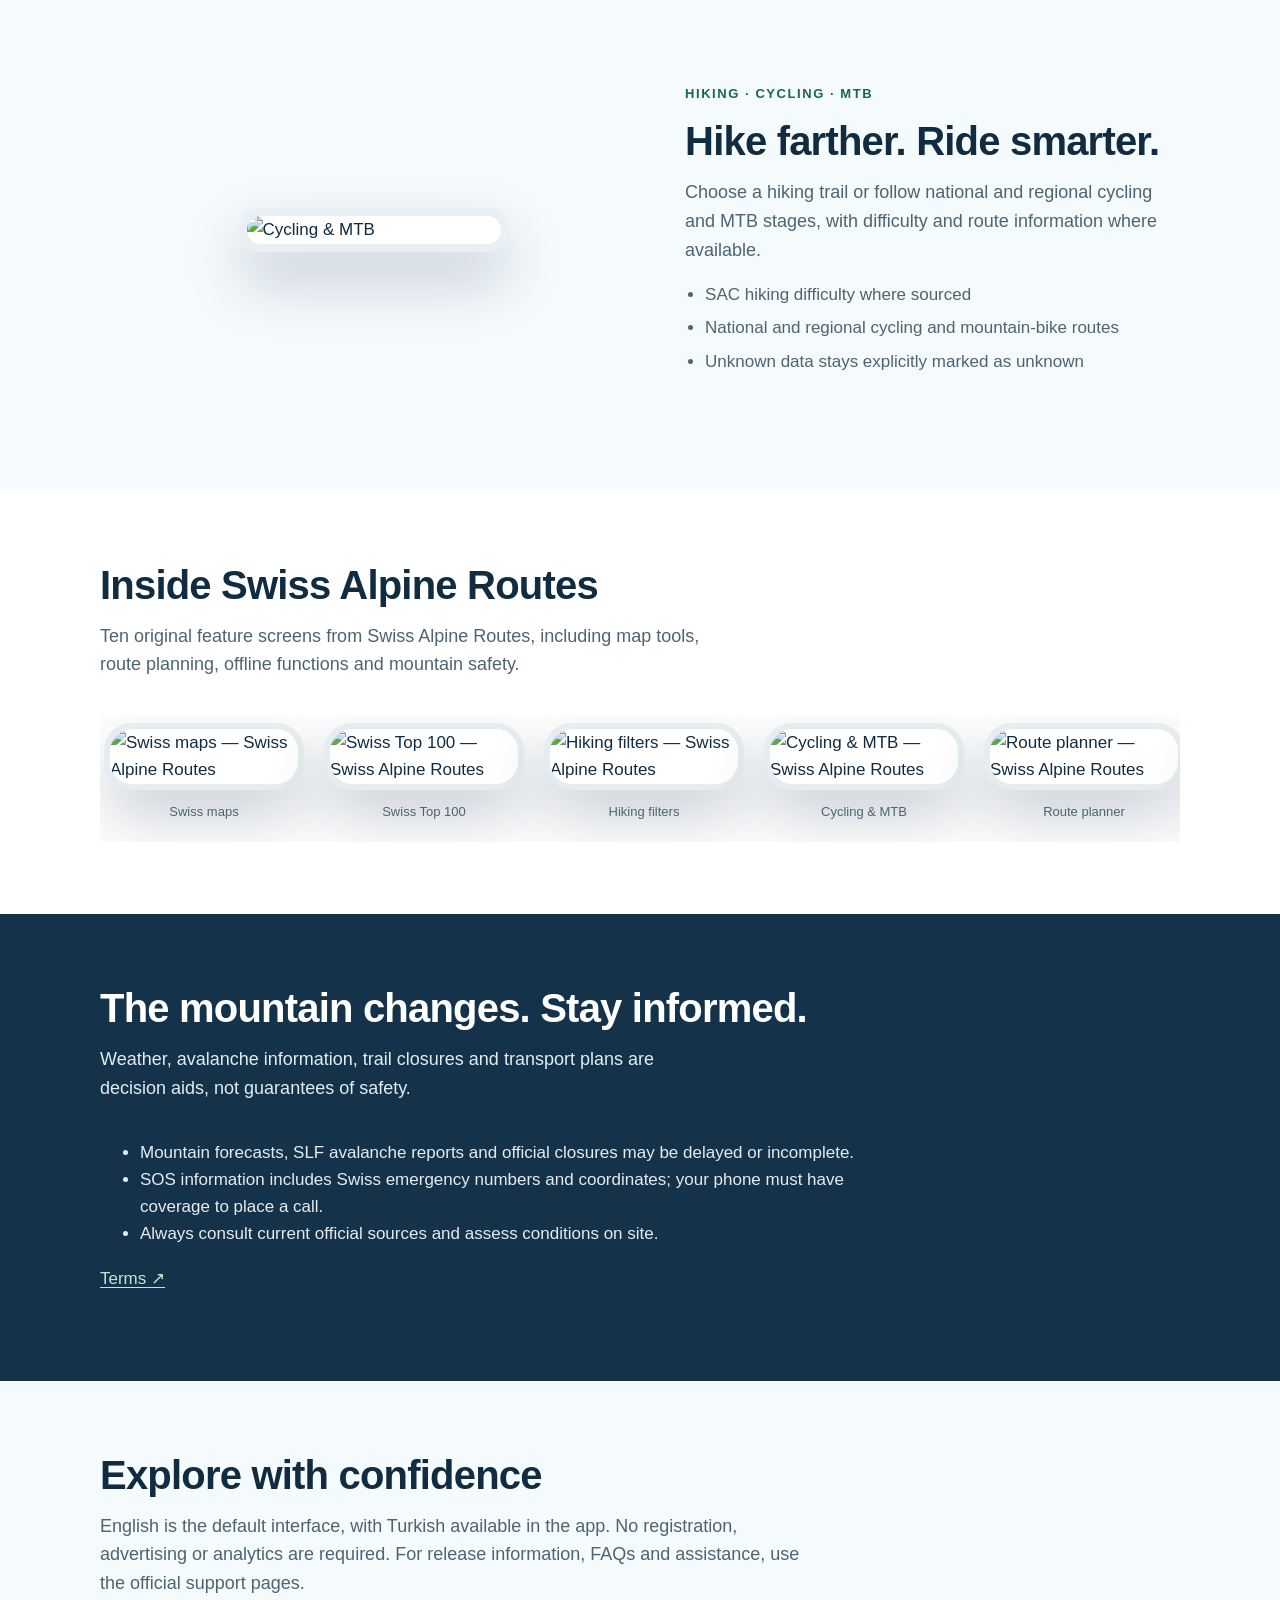
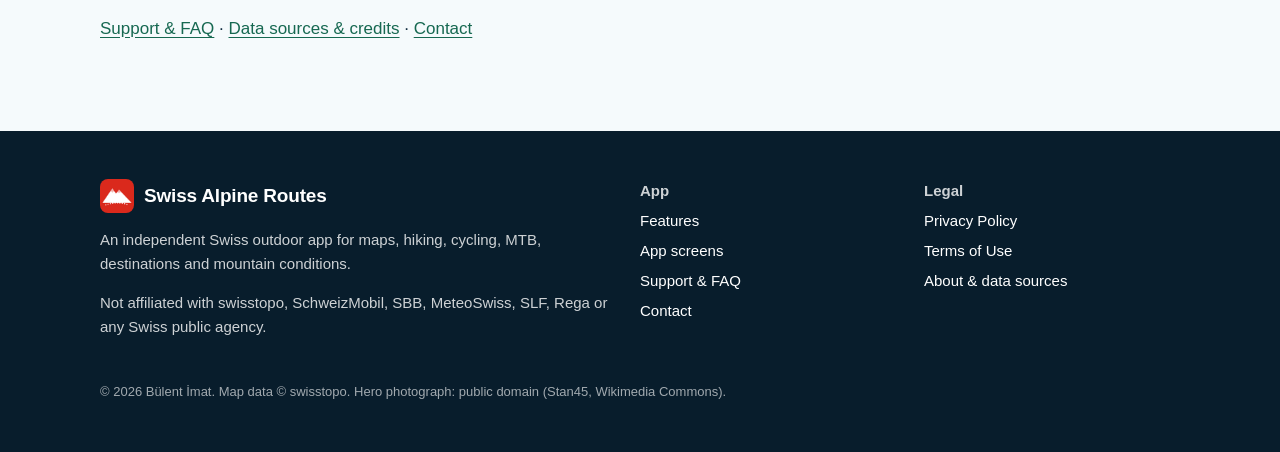
==== commit 477eaa5a: "Use verified CC0 Matterhorn lake photograph for EN/TR hero, preserve visual layout" ====
--- a/index.html
+++ b/index.html
@@ -16,11 +16,11 @@
 <meta property="og:title" content="The Swiss Alps, beautifully mapped.">
 <meta property="og:description" content="Swiss Alpine Routes brings official Swiss maps, hiking, cycling and MTB routes, a curated Top 100, route planning and mountain information into one independent iPhone app.">
 <meta property="og:url" content="https://isvicrerotam.com/">
-<meta property="og:image" content="https://isvicrerotam.com/assets/hero-alps-1200.jpg">
+<meta property="og:image" content="https://isvicrerotam.com/assets/hero-matterhorn-2026.jpg">
 <meta name="twitter:card" content="summary_large_image">
 <link rel="icon" type="image/png" href="/assets/favicon-32.png">
 <link rel="apple-touch-icon" href="/assets/apple-touch-icon.png">
-<link rel="preload" as="image" href="/assets/hero-alps-1200.jpg" imagesrcset="/assets/hero-alps-1200.jpg 1200w, /assets/hero-alps-2400.jpg 2400w" imagesizes="100vw">
+<link rel="preload" as="image" href="/assets/hero-matterhorn-2026.jpg">
 <link rel="stylesheet" href="/assets/alpine-editorial.css?v=20261123-gentian-layout">
 </head>
 <body class="alpine-editorial">
@@ -37,14 +37,14 @@
 </header>
 <main id="main">
 <section class="hero scenic-hero" aria-labelledby="hero-title">
- <picture><source media="(max-width:700px)" srcset="/assets/hero-alps-1200.jpg"><img src="/assets/hero-alps-2400.jpg" srcset="/assets/hero-alps-1200.jpg 1200w, /assets/hero-alps-2400.jpg 2400w" sizes="100vw" width="2400" height="856" alt="Swiss Alpine mountains reflected in an Alpine lake at Melchsee-Frutt" fetchpriority="high"></picture>
+ <picture><img src="/assets/hero-matterhorn-2026.jpg" sizes="100vw" width="1707" height="1280" alt="The Matterhorn reflected in an Alpine lake in Switzerland" fetchpriority="high"></picture>
  <div class="wrap">
   <p class="eyebrow">SWISS ALPINE ROUTES · SWITZERLAND</p>
   <h1 id="hero-title">The Swiss Alps, beautifully mapped.</h1>
   <p class="lead">Discover extraordinary places, plan hiking, cycling and MTB routes, and explore detailed Swiss maps. Elevation, mountain conditions and public transport tools — together in one focused app.</p>
   <div class="badge-row"><a class="pill light" href="#features">Explore the features</a><span class="pill ghost">Designed for iPhone · Also works on iPad</span></div>
  </div>
- <p class="photo-credit">Photo: Melchsee-Frutt · public domain · <a href="https://commons.wikimedia.org/" target="_blank" rel="noopener noreferrer">Wikimedia Commons</a></p>
+ <p class="photo-credit">Photo: Matterhorn · Haw777 · CC0 1.0 · <a href="https://commons.wikimedia.org/wiki/File:Matterhorn_2026-07-13.jpg" target="_blank" rel="noopener noreferrer">Wikimedia Commons</a></p>
 </section>
 <section class="intro-section" aria-labelledby="why">
  <div class="wrap">
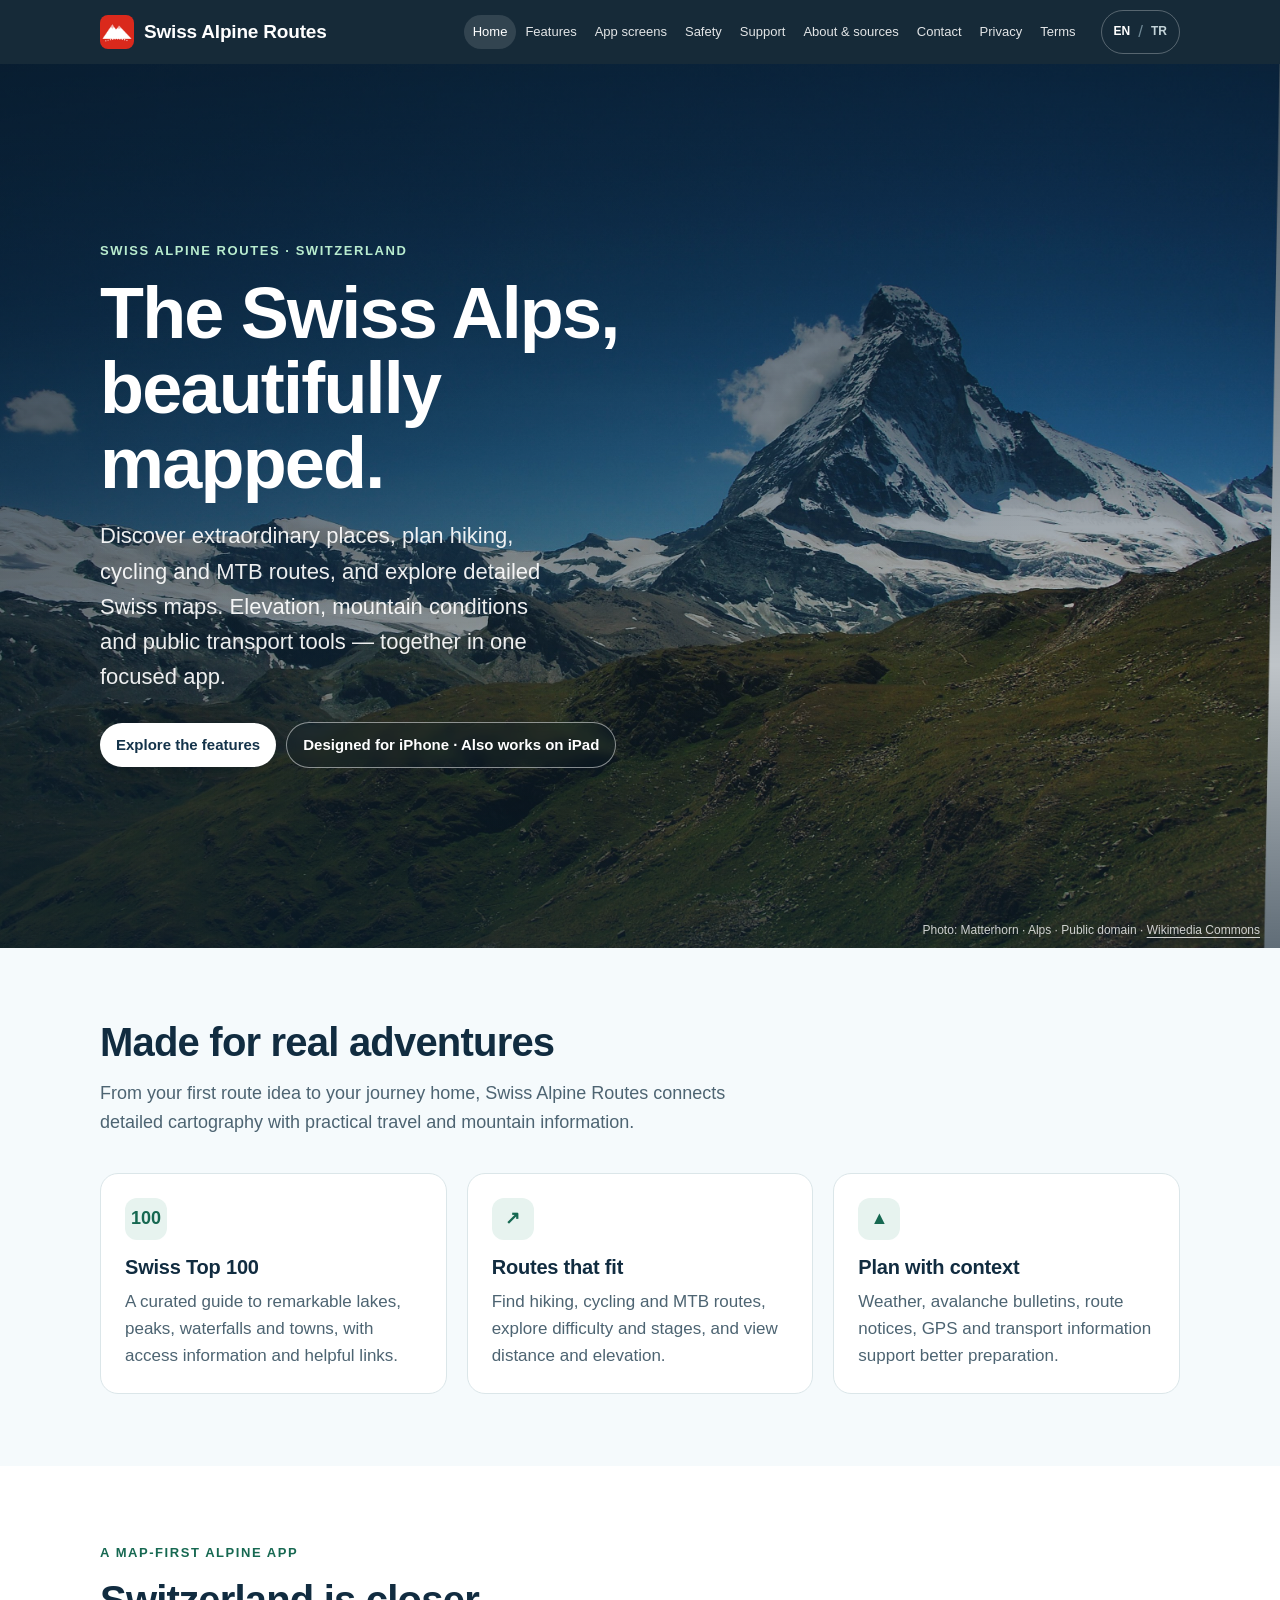
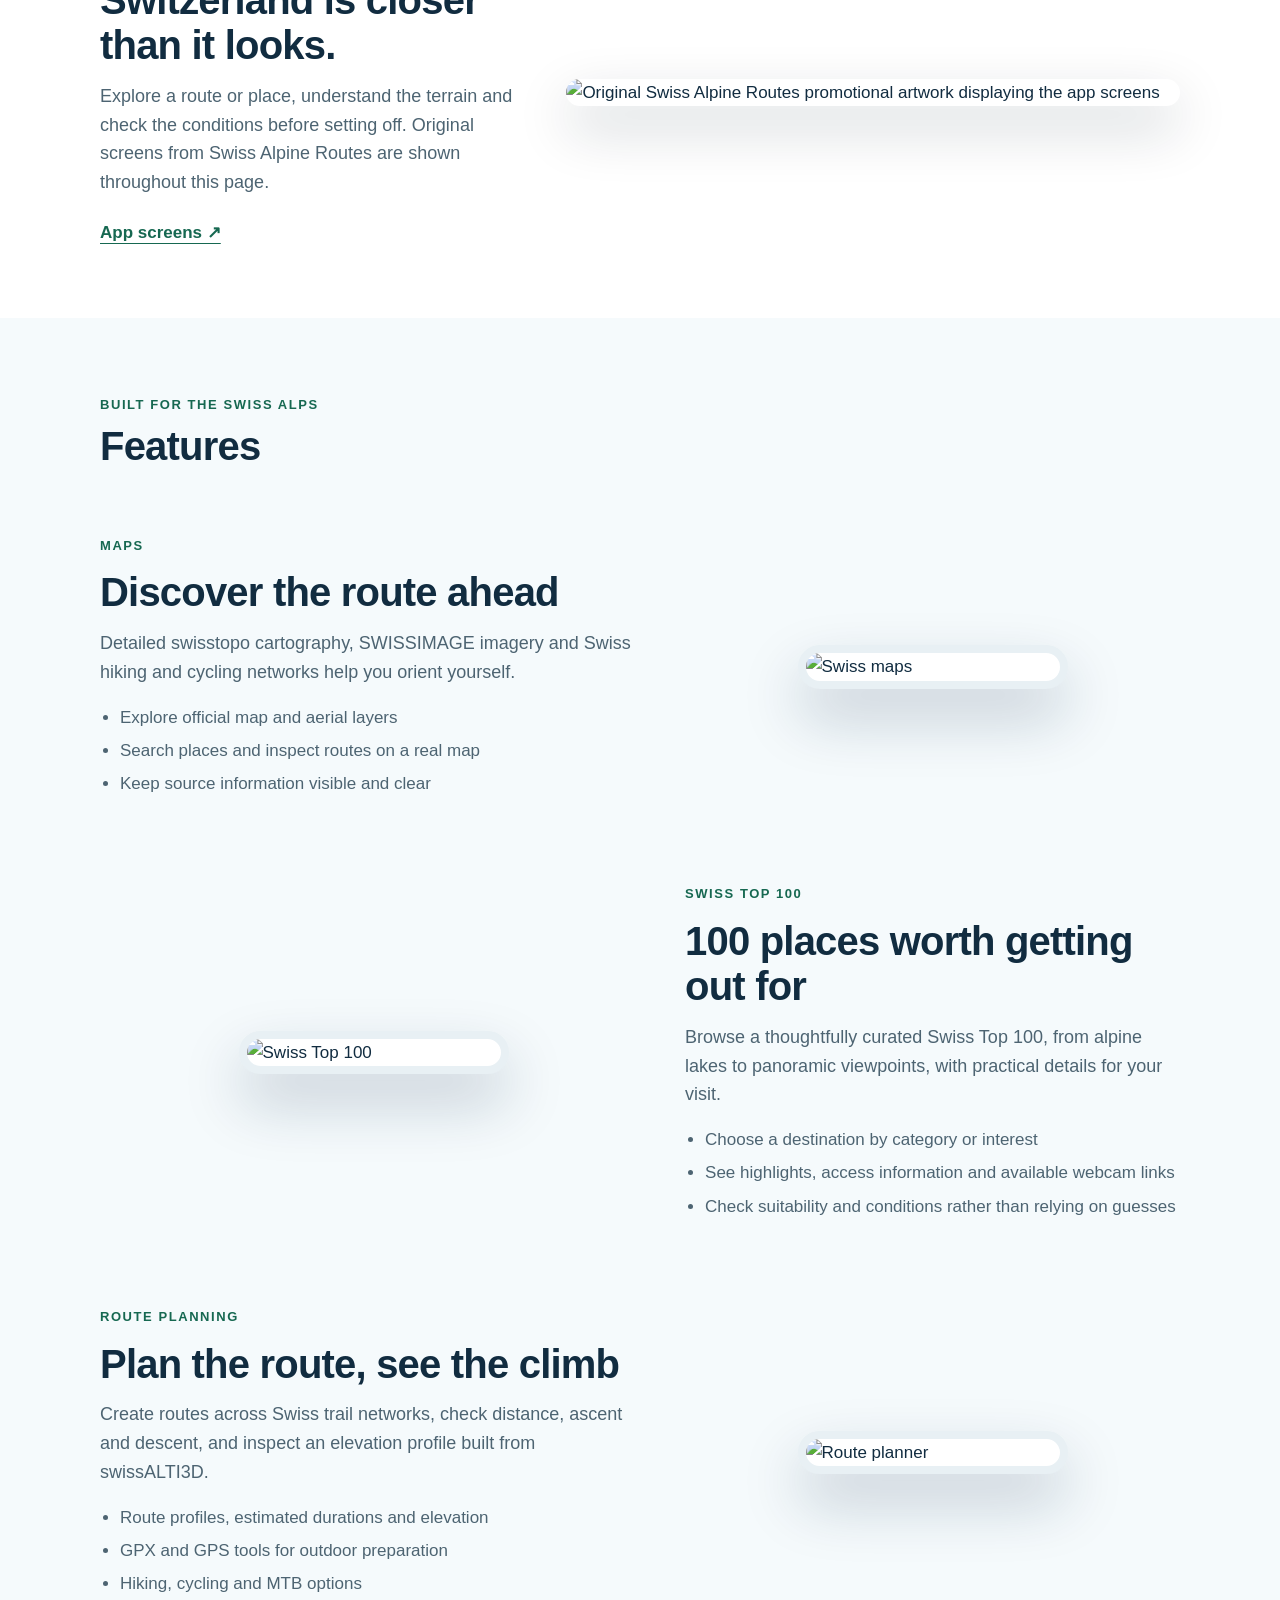
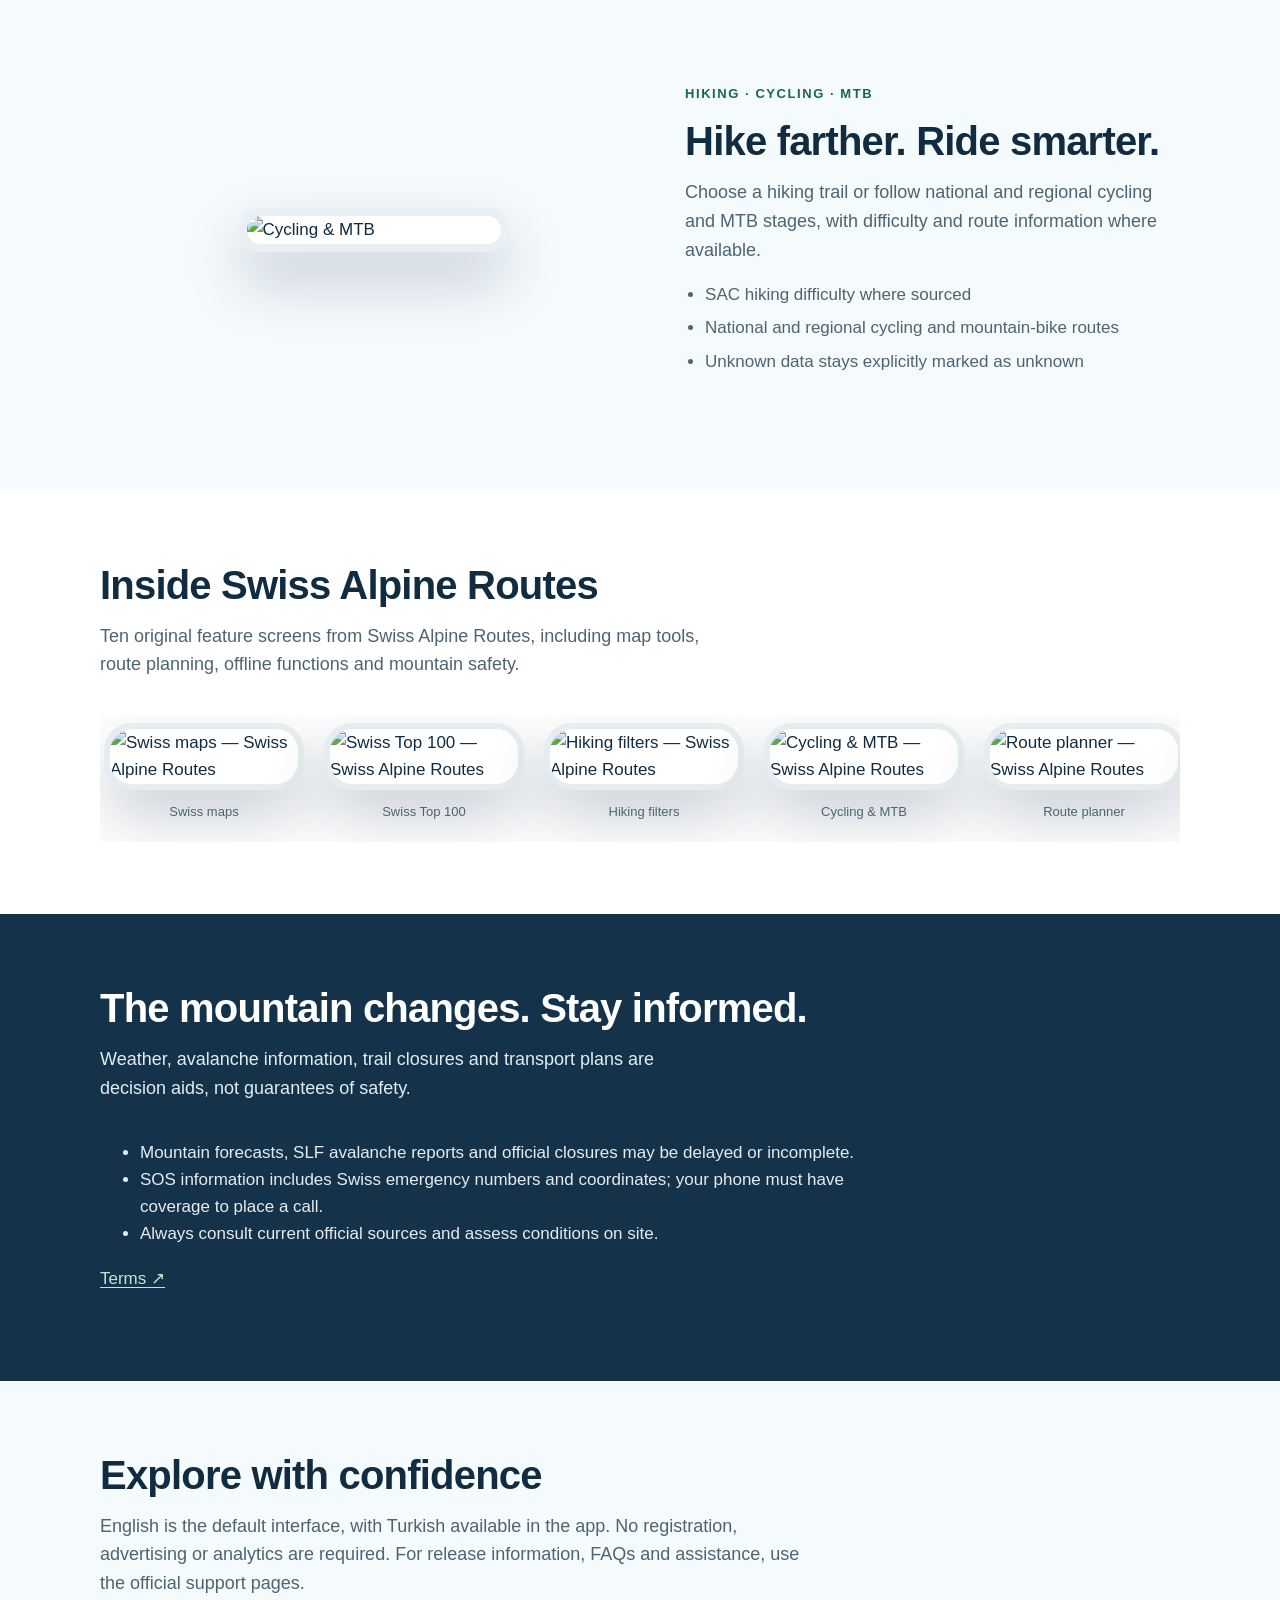
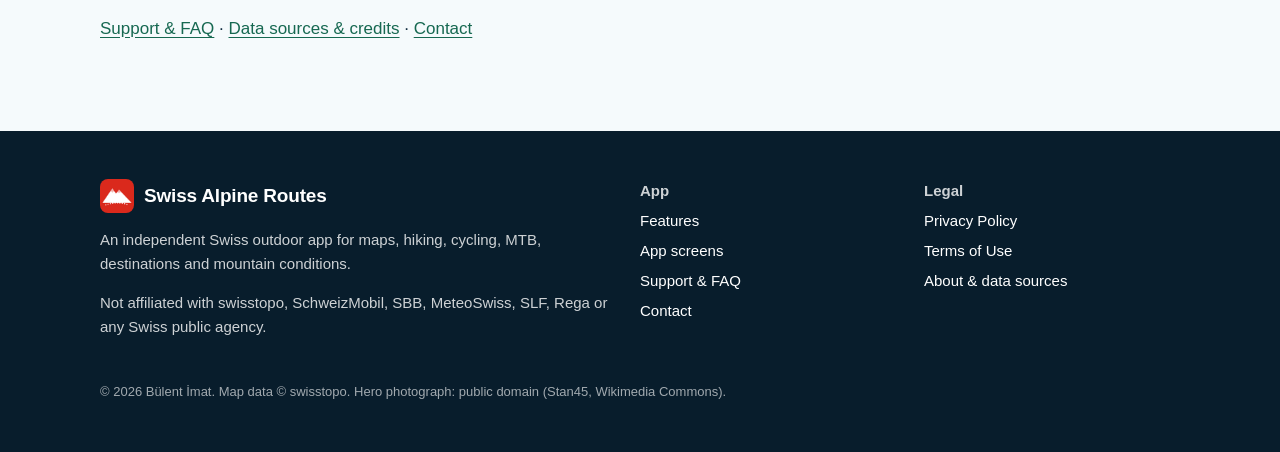
==== commit 6acf116b: "Swap hero to public-domain Autumn Matterhorn (Alps), retain EN/TR layouts" ====
--- a/index.html
+++ b/index.html
@@ -16,11 +16,11 @@
 <meta property="og:title" content="The Swiss Alps, beautifully mapped.">
 <meta property="og:description" content="Swiss Alpine Routes brings official Swiss maps, hiking, cycling and MTB routes, a curated Top 100, route planning and mountain information into one independent iPhone app.">
 <meta property="og:url" content="https://isvicrerotam.com/">
-<meta property="og:image" content="https://isvicrerotam.com/assets/hero-matterhorn-2026.jpg">
+<meta property="og:image" content="https://isvicrerotam.com/assets/hero-matterhorn-autumn.jpg">
 <meta name="twitter:card" content="summary_large_image">
 <link rel="icon" type="image/png" href="/assets/favicon-32.png">
 <link rel="apple-touch-icon" href="/assets/apple-touch-icon.png">
-<link rel="preload" as="image" href="/assets/hero-matterhorn-2026.jpg">
+<link rel="preload" as="image" href="/assets/hero-matterhorn-autumn.jpg">
 <link rel="stylesheet" href="/assets/alpine-editorial.css?v=20261123-gentian-layout">
 </head>
 <body class="alpine-editorial">
@@ -37,14 +37,14 @@
 </header>
 <main id="main">
 <section class="hero scenic-hero" aria-labelledby="hero-title">
- <picture><img src="/assets/hero-matterhorn-2026.jpg" sizes="100vw" width="1707" height="1280" alt="The Matterhorn reflected in an Alpine lake in Switzerland" fetchpriority="high"></picture>
+ <picture><img src="/assets/hero-matterhorn-autumn.jpg" sizes="100vw" width="3142" height="2234" alt="The Matterhorn mountain seen from above Zermatt, Switzerland" fetchpriority="high"></picture>
  <div class="wrap">
   <p class="eyebrow">SWISS ALPINE ROUTES · SWITZERLAND</p>
   <h1 id="hero-title">The Swiss Alps, beautifully mapped.</h1>
   <p class="lead">Discover extraordinary places, plan hiking, cycling and MTB routes, and explore detailed Swiss maps. Elevation, mountain conditions and public transport tools — together in one focused app.</p>
   <div class="badge-row"><a class="pill light" href="#features">Explore the features</a><span class="pill ghost">Designed for iPhone · Also works on iPad</span></div>
  </div>
- <p class="photo-credit">Photo: Matterhorn · Haw777 · CC0 1.0 · <a href="https://commons.wikimedia.org/wiki/File:Matterhorn_2026-07-13.jpg" target="_blank" rel="noopener noreferrer">Wikimedia Commons</a></p>
+ <p class="photo-credit">Photo: Matterhorn · Alps · Public domain · <a href="https://commons.wikimedia.org/wiki/File:Autumn_Matterhorn.jpg" target="_blank" rel="noopener noreferrer">Wikimedia Commons</a></p>
 </section>
 <section class="intro-section" aria-labelledby="why">
  <div class="wrap">
